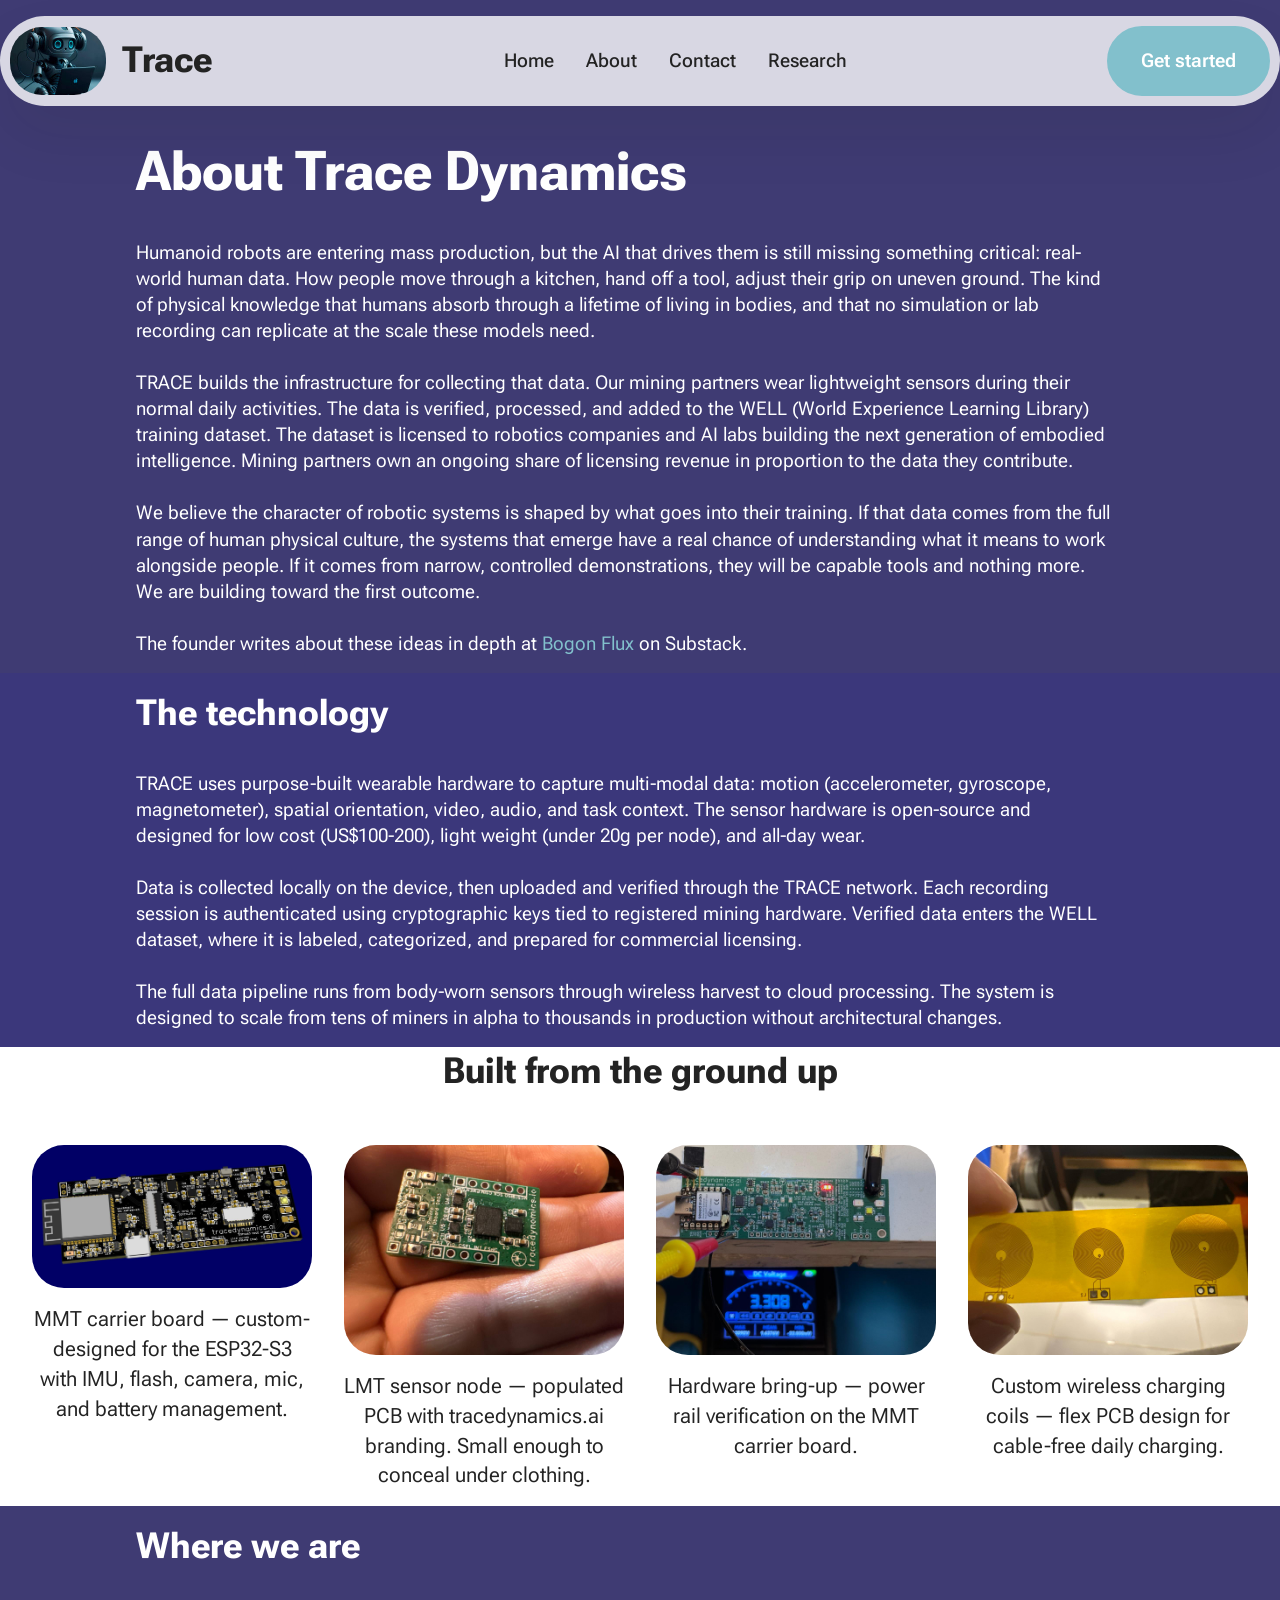
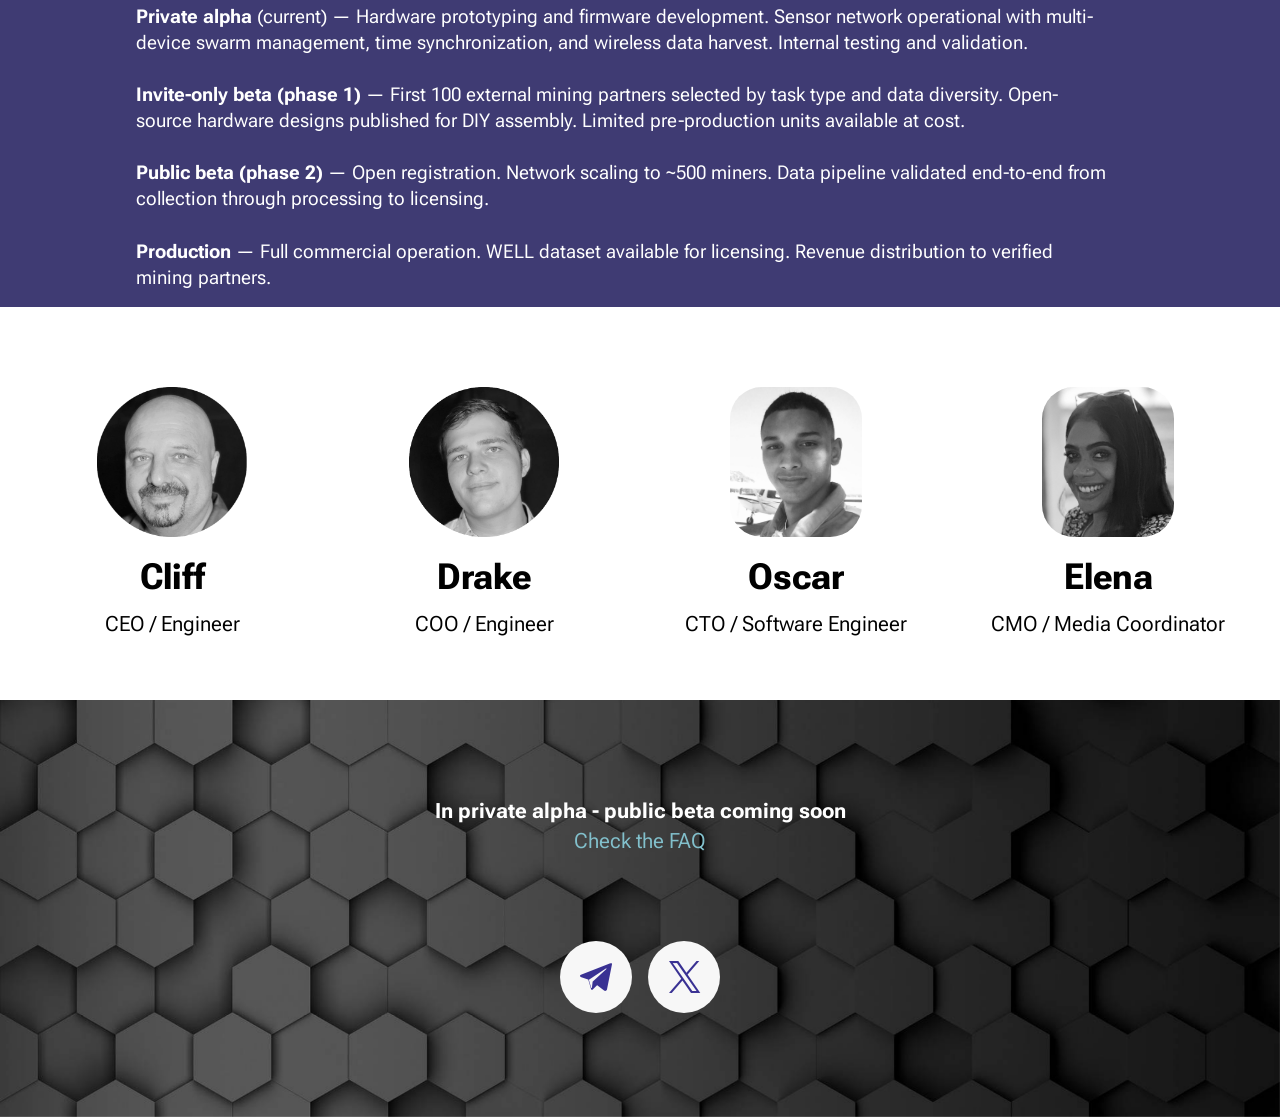
==== about.html @ a7cded63 "Site overhaul: new content, structure, and hardware imagery Rewrote front page thesis to lead with t" ====
<!DOCTYPE html>
<html>
  <head>

    <meta http-equiv="content-type" content="text/html; charset=UTF-8">
    <meta charset="UTF-8">
    <meta http-equiv="X-UA-Compatible" content="IE=edge">
    <meta name="viewport" content="width=device-width, initial-scale=1,
      minimum-scale=1">
    <link rel="shortcut icon" href="assets/images/mbr-192x192.jpg"
      type="image/x-icon">
    <meta name="description" content="About Trace Dynamics - building training data infrastructure for embodied AI">
    <title>About Trace Dynamics</title>
    <link rel="stylesheet"
      href="assets/web/assets/mobirise-icons2/mobirise2.css">
    <link rel="stylesheet" href="assets/bootstrap/css/bootstrap.min.css">
    <link rel="stylesheet"
      href="assets/bootstrap/css/bootstrap-grid.min.css">
    <link rel="stylesheet"
      href="assets/bootstrap/css/bootstrap-reboot.min.css">
    <link rel="stylesheet" href="assets/parallax/jarallax.css">
    <link rel="stylesheet" href="assets/dropdown/css/style.css">
    <link rel="stylesheet" href="assets/socicon/css/styles.css">
    <link rel="stylesheet" href="assets/theme/css/style.css">
    <link rel="preload"
href="https://fonts.googleapis.com/css2?family=Roboto+Flex:wght@400;700&amp;display=swap&amp;display=swap"
      as="style" onload="this.onload=null;this.rel='stylesheet'">
    <noscript><link rel="stylesheet" href="https://fonts.googleapis.com/css2?family=Roboto+Flex:wght@400;700&amp;display=swap&amp;display=swap"></noscript>
    <link rel="preload" as="style"
      href="assets/mobirise/css/mbr-additional.css?v=Rv1hfA">
    <link rel="stylesheet"
      href="assets/mobirise/css/mbr-additional.css?v=Rv1hfA"
      type="text/css">
  </head>
  <body>
    <section data-bs-version="5.1" class="menu menu2 cid-uIbbLhTtyY"
      once="menu" id="menu02-a">
      <nav class="navbar navbar-dropdown navbar-fixed-top
        navbar-expand-lg">
        <div class="container">
          <div class="navbar-brand"> <span class="navbar-logo"> <a
                href="index.html"> <img
                  src="assets/images/mbr-192x192.jpg" alt="Trace Dynamics"
                  style="height: 4.3rem;"> </a> </span>
            <span class="navbar-caption-wrap"><a class="navbar-caption
                text-black text-primary display-5" href="index.html">Trace</a></span> </div>
          <button class="navbar-toggler" type="button"
            data-toggle="collapse" data-bs-toggle="collapse"
            data-target="#navbarSupportedContent"
            data-bs-target="#navbarSupportedContent"
            aria-controls="navbarNavAltMarkup" aria-expanded="false"
            aria-label="Toggle navigation">
            <div class="hamburger"> <span></span> <span></span> <span></span>
              <span></span> </div>
          </button>
          <div class="collapse navbar-collapse"
            id="navbarSupportedContent">
            <ul class="navbar-nav nav-dropdown"
              data-app-modern-menu="true">
              <li class="nav-item"> <a class="nav-link link text-black
                  text-primary display-4" href="index.html">Home</a> </li>
              <li class="nav-item"> <a class="nav-link link text-black
                  text-primary display-4"
                  href="about.html">About</a> </li>
              <li class="nav-item"> <a class="nav-link link text-black
                  text-primary display-4"
                  href="index.html#follow-us-2-uIbbLhV8Zy">Contact</a> </li>
              <li class="nav-item"> <a class="nav-link link text-black
                  text-primary display-4"
                  href="researchers.html">Research</a> </li>
            </ul>
            <div class="navbar-buttons mbr-section-btn"><a class="btn
                btn-primary display-4" href="join.html">Get
                started</a></div>
          </div>
        </div>
      </nav>
    </section>

    <!-- Mission -->
    <section data-bs-version="5.1" class="article07 cid-about-mission
      mbr-parallax-background" id="about-mission" style="padding-top: 120px;">
      <div class="mbr-overlay" style="opacity: 0.8; background-color:
        rgb(15, 10, 80);"></div>
      <div class="container">
        <div class="row justify-content-center">
          <div class="card col-md-12 col-lg-10">
            <div class="card-wrapper">
              <h3 class="card-title mbr-fonts-style mbr-white mt-3 mb-4
                display-2"><strong>About Trace Dynamics</strong></h3>
              <div class="row card-box align-left">
                <div class="item features-without-image col-12 active">
                  <div class="item-wrapper">
                    <p class="mbr-text mbr-fonts-style mbr-white display-4">
                      Humanoid robots are entering mass production, but
                      the AI that drives them is still missing something
                      critical: real-world human data. How people move
                      through a kitchen, hand off a tool, adjust their
                      grip on uneven ground. The kind of physical
                      knowledge that humans absorb through a lifetime of
                      living in bodies, and that no simulation or lab
                      recording can replicate at the scale these models
                      need.<br>
                      <br>
                      TRACE builds the infrastructure for collecting
                      that data. Our mining partners wear lightweight
                      sensors during their normal daily activities. The
                      data is verified, processed, and added to the
                      WELL (World Experience Learning Library) training
                      dataset. The dataset is licensed to robotics
                      companies and AI labs building the next generation
                      of embodied intelligence. Mining partners own an
                      ongoing share of licensing revenue in proportion
                      to the data they contribute.<br>
                      <br>
                      We believe the character of robotic systems is
                      shaped by what goes into their training. If that
                      data comes from the full range of human physical
                      culture, the systems that emerge have a real
                      chance of understanding what it means to work
                      alongside people. If it comes from narrow,
                      controlled demonstrations, they will be capable
                      tools and nothing more. We are building toward
                      the first outcome.<br>
                      <br>
                      The founder writes about these ideas in depth at
                      <a href="https://ctsmyth.substack.com/"
                        class="text-primary" target="_blank">Bogon
                        Flux</a> on Substack.<br>
                    </p>
                  </div>
                </div>
              </div>
            </div>
          </div>
        </div>
      </div>
    </section>

    <!-- Technology -->
    <section data-bs-version="5.1" class="article07 cid-about-tech"
      id="about-tech">
      <div class="mbr-overlay" style="opacity: 0.85; background-color:
        rgb(25, 20, 100);"></div>
      <div class="container">
        <div class="row justify-content-center">
          <div class="card col-md-12 col-lg-10">
            <div class="card-wrapper">
              <h3 class="card-title mbr-fonts-style mbr-white mt-3 mb-4
                display-5"><strong>The technology</strong></h3>
              <div class="row card-box align-left">
                <div class="item features-without-image col-12 active">
                  <div class="item-wrapper">
                    <p class="mbr-text mbr-fonts-style mbr-white display-4">
                      TRACE uses purpose-built wearable hardware to
                      capture multi-modal data: motion (accelerometer,
                      gyroscope, magnetometer), spatial orientation,
                      video, audio, and task context. The sensor hardware is open-source and
                      designed for low cost (US$100-200), light weight
                      (under 20g per node), and all-day wear.<br>
                      <br>
                      Data is collected locally on the device, then
                      uploaded and verified through the TRACE network.
                      Each recording session is authenticated using
                      cryptographic keys tied to registered mining
                      hardware. Verified data enters the WELL dataset,
                      where it is labeled, categorized, and prepared
                      for commercial licensing.<br>
                      <br>
                      The full data pipeline runs from body-worn
                      sensors through wireless harvest to cloud
                      processing. The system is designed to scale from
                      tens of miners in alpha to thousands in
                      production without architectural changes.<br>
                    </p>
                  </div>
                </div>
              </div>
            </div>
          </div>
        </div>
      </div>
    </section>

    <!-- Hardware gallery -->
    <section data-bs-version="5.1" class="features03 cid-about-gallery"
      id="about-gallery">
      <div class="container-fluid">
        <div class="row justify-content-center mb-5">
          <div class="col-12 content-head">
            <div class="mbr-section-head">
              <h4 class="mbr-section-title mbr-fonts-style align-center
                mb-0 display-5"><strong>Built from the ground up</strong></h4>
            </div>
          </div>
        </div>
        <div class="row justify-content-center">
          <div class="item features-image col-12 col-md-6 col-lg-3">
            <div class="item-wrapper">
              <div class="item-img mb-3">
                <img src="assets/images/trace-mmt-carrier-render.jpg"
                  alt="MMT carrier board - custom PCB design"
                  style="width: 100%; border-radius: 4px;">
              </div>
              <div class="item-content align-center" style="text-align: center;">
                <p class="mbr-text mbr-fonts-style display-7">MMT carrier board — custom-designed for the ESP32-S3 with IMU, flash, camera, mic, and battery management.</p>
              </div>
            </div>
          </div>
          <div class="item features-image col-12 col-md-6 col-lg-3">
            <div class="item-wrapper">
              <div class="item-img mb-3">
                <img src="assets/images/trace-lmt-pcb-hand.jpg"
                  alt="LMT sensor node PCB in hand"
                  style="width: 100%; border-radius: 4px;">
              </div>
              <div class="item-content align-center" style="text-align: center;">
                <p class="mbr-text mbr-fonts-style display-7">LMT sensor node — populated PCB with tracedynamics.ai branding. Small enough to conceal under clothing.</p>
              </div>
            </div>
          </div>
          <div class="item features-image col-12 col-md-6 col-lg-3">
            <div class="item-wrapper">
              <div class="item-img mb-3">
                <img src="assets/images/trace-mmt-bench-test.jpg"
                  alt="MMT board under test on workbench"
                  style="width: 100%; border-radius: 4px;">
              </div>
              <div class="item-content align-center" style="text-align: center;">
                <p class="mbr-text mbr-fonts-style display-7">Hardware bring-up — power rail verification on the MMT carrier board.</p>
              </div>
            </div>
          </div>
          <div class="item features-image col-12 col-md-6 col-lg-3">
            <div class="item-wrapper">
              <div class="item-img mb-3">
                <img src="assets/images/trace-wireless-charging-coils.jpg"
                  alt="Custom flex PCB wireless charging coils"
                  style="width: 100%; border-radius: 4px;">
              </div>
              <div class="item-content align-center" style="text-align: center;">
                <p class="mbr-text mbr-fonts-style display-7">Custom wireless charging coils — flex PCB design for cable-free daily charging.</p>
              </div>
            </div>
          </div>
        </div>
      </div>
    </section>

    <!-- Roadmap -->
    <section data-bs-version="5.1" class="article07 cid-about-roadmap"
      id="about-roadmap">
      <div class="mbr-overlay" style="opacity: 0.8; background-color:
        rgb(15, 10, 80);"></div>
      <div class="container">
        <div class="row justify-content-center">
          <div class="card col-md-12 col-lg-10">
            <div class="card-wrapper">
              <h3 class="card-title mbr-fonts-style mbr-white mt-3 mb-4
                display-5"><strong>Where we are</strong></h3>
              <div class="row card-box align-left">
                <div class="item features-without-image col-12 active">
                  <div class="item-wrapper">
                    <p class="mbr-text mbr-fonts-style mbr-white display-4">
                      <strong>Private alpha</strong> (current) —
                      Hardware prototyping and firmware development.
                      Sensor network operational with multi-device
                      swarm management, time synchronization, and
                      wireless data harvest. Internal testing and
                      validation.<br>
                      <br>
                      <strong>Invite-only beta (phase 1)</strong> —
                      First 100 external mining partners selected
                      by task type and data diversity. Open-source
                      hardware designs published for DIY assembly.
                      Limited pre-production units available at cost.<br>
                      <br>
                      <strong>Public beta (phase 2)</strong> —
                      Open registration. Network scaling to ~500
                      miners. Data pipeline validated end-to-end
                      from collection through processing to
                      licensing.<br>
                      <br>
                      <strong>Production</strong> — Full commercial
                      operation. WELL dataset available for licensing.
                      Revenue distribution to verified mining partners.<br>
                    </p>
                  </div>
                </div>
              </div>
            </div>
          </div>
        </div>
      </div>
    </section>

    <!-- Team -->
    <section data-bs-version="5.1" class="people03 cid-uIbbLhVtNQ"
      id="about-team" style="padding-bottom: 1rem;">
      <style>
        #about-team .item-img { height: auto !important; }
        #about-team .item-img img { display: block; margin: 0 auto; }
      </style>
      <div class="container-fluid">
        <div class="row justify-content-center">
          <div class="item features-image col-12 col-md-6 col-lg-3">
            <div class="item-wrapper">
              <div class="item-img mb-3" style="text-align: center;"> <img
                  src="assets/images/cliff.png-1-495x498.png"
                  alt="Cliff - CEO / Engineer" title=""
                  style="max-height: 150px; width: auto; object-fit: cover;"> </div>
              <div class="item-content align-center" style="text-align: center;">
                <h5 class="item-title mbr-fonts-style display-5"> <strong>Cliff</strong></h5>
                <h6 class="item-subtitle mbr-fonts-style mb-3 display-7">CEO
                  / Engineer</h6>
              </div>
            </div>
          </div>
          <div class="item features-image col-12 col-md-6 col-lg-3">
            <div class="item-wrapper">
              <div class="item-img mb-3" style="text-align: center;"> <img
                  src="assets/images/drake.png-500x500.png"
                  alt="Drake - COO / Engineer" title=""
                  style="max-height: 150px; width: auto; object-fit: cover;"> </div>
              <div class="item-content align-center" style="text-align: center;">
                <h5 class="item-title mbr-fonts-style display-5"> <strong>Drake</strong></h5>
                <h6 class="item-subtitle mbr-fonts-style mb-3 display-7">COO
                  / Engineer</h6>
              </div>
            </div>
          </div>
          <div class="item features-image col-12 col-md-6 col-lg-3">
            <div class="item-wrapper">
              <div class="item-img mb-3" style="text-align: center;"> <img
                  src="assets/images/oscar2jpg.jpg-631x719.jpg"
                  alt="Oscar - CTO / Software Engineer" title=""
                  style="max-height: 150px; width: auto; object-fit: cover;"> </div>
              <div class="item-content align-center" style="text-align: center;">
                <h5 class="item-title mbr-fonts-style display-5"> <strong>Oscar</strong></h5>
                <h6 class="item-subtitle mbr-fonts-style mb-3 display-7">CTO
                  / Software Engineer</h6>
              </div>
            </div>
          </div>
          <div class="item features-image col-12 col-md-6 col-lg-3">
            <div class="item-wrapper">
              <div class="item-img mb-3" style="text-align: center;"> <img
                  src="assets/images/img-5305.png-1-742x1095.png"
                  alt="Elena - CMO / Media Coordinator" title=""
                  style="max-height: 150px; width: auto; object-fit: cover;"> </div>
              <div class="item-content align-center" style="text-align: center;">
                <h5 class="item-title mbr-fonts-style display-5"> <strong>Elena</strong></h5>
                <h6 class="item-subtitle mbr-fonts-style mb-3 display-7">CMO
                  / Media Coordinator</h6>
              </div>
            </div>
          </div>
        </div>
      </div>
    </section>

    <section data-bs-version="5.1" class="social05 cid-uIbbLhV8Zy
      mbr-parallax-background" id="social05-a">
      <div class="mbr-overlay" style="opacity: 0; background-color:
        rgb(255, 255, 255);"> </div>
      <div class="container">
        <div class="row">
          <h3 class="mbr-section-title align-center mb-5 mbr-fonts-style
            display-7"><strong>In private alpha - public beta coming
              soon</strong><br>
            <strong><em><a href="page3.html" class="text-primary">Check
                  the FAQ</a></em><br>
            </strong><br>
          </h3>
          <div class="col-12">
            <div class="social-row">
              <div class="soc-item"> <a
                  href="https://t.me/+AzoYg8oxvrk4ZTZh" target="_blank">
                  <span class="mbr-iconfont socicon-telegram socicon"></span>
                </a> </div>
              <div class="soc-item"> <a
                  href="https://x.com/TRCDynamics" target="_blank"> <span
                    class="mbr-iconfont socicon-twitter socicon"></span>
                </a> </div>
            </div>
          </div>
        </div>
      </div>
    </section>
    <script src="assets/bootstrap/js/bootstrap.bundle.min.js"></script>
    <script src="assets/parallax/jarallax.js"></script>
    <script src="assets/smoothscroll/smooth-scroll.js"></script>
    <script src="assets/ytplayer/index.js"></script>
    <script src="assets/dropdown/js/navbar-dropdown.js"></script>
    <script src="assets/theme/js/script.js"></script>
  </body>
</html>
---- assets/web/assets/mobirise-icons2/mobirise2.css ----
@font-face {
  font-family: 'Moririse2';
  font-display: swap;
  src:  url('mobirise2.eot?f2bix4');
  src:  url('mobirise2.eot?f2bix4#iefix') format('embedded-opentype'),
    url('mobirise2.ttf?f2bix4') format('truetype'),
    url('mobirise2.woff?f2bix4') format('woff'),
    url('mobirise2.svg?f2bix4#mobirise2') format('svg');
  font-weight: normal;
  font-style: normal;
}

[class^="mobi-"], [class*=" mobi-"] {
  /* use !important to prevent issues with browser extensions that change fonts */
  font-family: 'Moririse2' !important;
  speak: none;
  font-style: normal;
  font-weight: normal;
  font-variant: normal;
  text-transform: none;
  line-height: 1;

  /* Better Font Rendering =========== */
  -webkit-font-smoothing: antialiased;
  -moz-osx-font-smoothing: grayscale;
}

.mobi-mbri-add-submenu:before {
  content: "\e900";
}
.mobi-mbri-alert:before {
  content: "\e901";
}
.mobi-mbri-align-center:before {
  content: "\e902";
}
.mobi-mbri-align-justify:before {
  content: "\e903";
}
.mobi-mbri-align-left:before {
  content: "\e904";
}
.mobi-mbri-align-right:before {
  content: "\e905";
}
.mobi-mbri-android:before {
  content: "\e906";
}
.mobi-mbri-apple:before {
  content: "\e907";
}
.mobi-mbri-arrow-down:before {
  content: "\e908";
}
.mobi-mbri-arrow-next:before {
  content: "\e909";
}
.mobi-mbri-arrow-prev:before {
  content: "\e90a";
}
.mobi-mbri-arrow-up:before {
  content: "\e90b";
}
.mobi-mbri-bold:before {
  content: "\e90c";
}
.mobi-mbri-bookmark:before {
  content: "\e90d";
}
.mobi-mbri-bootstrap:before {
  content: "\e90e";
}
.mobi-mbri-briefcase:before {
  content: "\e90f";
}
.mobi-mbri-browse:before {
  content: "\e910";
}
.mobi-mbri-bulleted-list:before {
  content: "\e911";
}
.mobi-mbri-calendar:before {
  content: "\e912";
}
.mobi-mbri-camera:before {
  content: "\e913";
}
.mobi-mbri-cart-add:before {
  content: "\e914";
}
.mobi-mbri-cart-full:before {
  content: "\e915";
}
.mobi-mbri-cash:before {
  content: "\e916";
}
.mobi-mbri-change-style:before {
  content: "\e917";
}
.mobi-mbri-chat:before {
  content: "\e918";
}
.mobi-mbri-clock:before {
  content: "\e919";
}
.mobi-mbri-close:before {
  content: "\e91a";
}
.mobi-mbri-cloud:before {
  content: "\e91b";
}
.mobi-mbri-code:before {
  content: "\e91c";
}
.mobi-mbri-contact-form:before {
  content: "\e91d";
}
.mobi-mbri-credit-card:before {
  content: "\e91e";
}
.mobi-mbri-cursor-click:before {
  content: "\e91f";
}
.mobi-mbri-cust-feedback:before {
  content: "\e920";
}
.mobi-mbri-database:before {
  content: "\e921";
}
.mobi-mbri-delivery:before {
  content: "\e922";
}
.mobi-mbri-desktop:before {
  content: "\e923";
}
.mobi-mbri-devices:before {
  content: "\e924";
}
.mobi-mbri-down:before {
  content: "\e925";
}
.mobi-mbri-download-2:before {
  content: "\e926";
}
.mobi-mbri-download:before {
  content: "\e927";
}
.mobi-mbri-drag-n-drop-2:before {
  content: "\e928";
}
.mobi-mbri-drag-n-drop:before {
  content: "\e929";
}
.mobi-mbri-edit-2:before {
  content: "\e92a";
}
.mobi-mbri-edit:before {
  content: "\e92b";
}
.mobi-mbri-error:before {
  content: "\e92c";
}
.mobi-mbri-extension:before {
  content: "\e92d";
}
.mobi-mbri-features:before {
  content: "\e92e";
}
.mobi-mbri-file:before {
  content: "\e92f";
}
.mobi-mbri-flag:before {
  content: "\e930";
}
.mobi-mbri-folder:before {
  content: "\e931";
}
.mobi-mbri-gift:before {
  content: "\e932";
}
.mobi-mbri-github:before {
  content: "\e933";
}
.mobi-mbri-globe-2:before {
  content: "\e934";
}
.mobi-mbri-globe:before {
  content: "\e935";
}
.mobi-mbri-growing-chart:before {
  content: "\e936";
}
.mobi-mbri-hearth:before {
  content: "\e937";
}
.mobi-mbri-help:before {
  content: "\e938";
}
.mobi-mbri-home:before {
  content: "\e939";
}
.mobi-mbri-hot-cup:before {
  content: "\e93a";
}
.mobi-mbri-idea:before {
  content: "\e93b";
}
.mobi-mbri-image-gallery:before {
  content: "\e93c";
}
.mobi-mbri-image-slider:before {
  content: "\e93d";
}
.mobi-mbri-info:before {
  content: "\e93e";
}
.mobi-mbri-italic:before {
  content: "\e93f";
}
.mobi-mbri-key:before {
  content: "\e940";
}
.mobi-mbri-laptop:before {
  content: "\e941";
}
.mobi-mbri-layers:before {
  content: "\e942";
}
.mobi-mbri-left-right:before {
  content: "\e943";
}
.mobi-mbri-left:before {
  content: "\e944";
}
.mobi-mbri-letter:before {
  content: "\e945";
}
.mobi-mbri-like:before {
  content: "\e946";
}
.mobi-mbri-link:before {
  content: "\e947";
}
.mobi-mbri-lock:before {
  content: "\e948";
}
.mobi-mbri-login:before {
  content: "\e949";
}
.mobi-mbri-logout:before {
  content: "\e94a";
}
.mobi-mbri-magic-stick:before {
  content: "\e94b";
}
.mobi-mbri-map-pin:before {
  content: "\e94c";
}
.mobi-mbri-menu:before {
  content: "\e94d";
}
.mobi-mbri-mobile-2:before {
  content: "\e94e";
}
.mobi-mbri-mobile-horizontal:before {
  content: "\e94f";
}
.mobi-mbri-mobile:before {
  content: "\e950";
}
.mobi-mbri-mobirise:before {
  content: "\e951";
}
.mobi-mbri-more-horizontal:before {
  content: "\e952";
}
.mobi-mbri-more-vertical:before {
  content: "\e953";
}
.mobi-mbri-music:before {
  content: "\e954";
}
.mobi-mbri-new-file:before {
  content: "\e955";
}
.mobi-mbri-numbered-list:before {
  content: "\e956";
}
.mobi-mbri-opened-folder:before {
  content: "\e957";
}
.mobi-mbri-pages:before {
  content: "\e958";
}
.mobi-mbri-paper-plane:before {
  content: "\e959";
}
.mobi-mbri-paperclip:before {
  content: "\e95a";
}
.mobi-mbri-phone:before {
  content: "\e95b";
}
.mobi-mbri-photo:before {
  content: "\e95c";
}
.mobi-mbri-photos:before {
  content: "\e95d";
}
.mobi-mbri-pin:before {
  content: "\e95e";
}
.mobi-mbri-play:before {
  content: "\e95f";
}
.mobi-mbri-plus:before {
  content: "\e960";
}
.mobi-mbri-preview:before {
  content: "\e961";
}
.mobi-mbri-print:before {
  content: "\e962";
}
.mobi-mbri-protect:before {
  content: "\e963";
}
.mobi-mbri-question:before {
  content: "\e964";
}
.mobi-mbri-quote-left:before {
  content: "\e965";
}
.mobi-mbri-quote-right:before {
  content: "\e966";
}
.mobi-mbri-redo:before {
  content: "\e967";
}
.mobi-mbri-refresh:before {
  content: "\e968";
}
.mobi-mbri-responsive-2:before {
  content: "\e969";
}
.mobi-mbri-responsive:before {
  content: "\e96a";
}
.mobi-mbri-right:before {
  content: "\e96b";
}
.mobi-mbri-rocket:before {
  content: "\e96c";
}
.mobi-mbri-sad-face:before {
  content: "\e96d";
}
.mobi-mbri-sale:before {
  content: "\e96e";
}
.mobi-mbri-save:before {
  content: "\e96f";
}
.mobi-mbri-search:before {
  content: "\e970";
}
.mobi-mbri-setting-2:before {
  content: "\e971";
}
.mobi-mbri-setting-3:before {
  content: "\e972";
}
.mobi-mbri-setting:before {
  content: "\e973";
}
.mobi-mbri-share:before {
  content: "\e974";
}
.mobi-mbri-shopping-bag:before {
  content: "\e975";
}
.mobi-mbri-shopping-basket:before {
  content: "\e976";
}
.mobi-mbri-shopping-cart:before {
  content: "\e977";
}
.mobi-mbri-sites:before {
  content: "\e978";
}
.mobi-mbri-smile-face:before {
  content: "\e979";
}
.mobi-mbri-speed:before {
  content: "\e97a";
}
.mobi-mbri-star:before {
  content: "\e97b";
}
.mobi-mbri-success:before {
  content: "\e97c";
}
.mobi-mbri-sun:before {
  content: "\e97d";
}
.mobi-mbri-sun2:before {
  content: "\e97e";
}
.mobi-mbri-tablet-vertical:before {
  content: "\e97f";
}
.mobi-mbri-tablet:before {
  content: "\e980";
}
.mobi-mbri-target:before {
  content: "\e981";
}
.mobi-mbri-timer:before {
  content: "\e982";
}
.mobi-mbri-to-ftp:before {
  content: "\e983";
}
.mobi-mbri-to-local-drive:before {
  content: "\e984";
}
.mobi-mbri-touch-swipe:before {
  content: "\e985";
}
.mobi-mbri-touch:before {
  content: "\e986";
}
.mobi-mbri-trash:before {
  content: "\e987";
}
.mobi-mbri-underline:before {
  content: "\e988";
}
.mobi-mbri-undo:before {
  content: "\e989";
}
.mobi-mbri-unlink:before {
  content: "\e98a";
}
.mobi-mbri-unlock:before {
  content: "\e98b";
}
.mobi-mbri-up-down:before {
  content: "\e98c";
}
.mobi-mbri-up:before {
  content: "\e98d";
}
.mobi-mbri-update:before {
  content: "\e98e";
}
.mobi-mbri-upload-2:before {
  content: "\e98f";
}
.mobi-mbri-upload:before {
  content: "\e990";
}
.mobi-mbri-user-2:before {
  content: "\e991";
}
.mobi-mbri-user:before {
  content: "\e992";
}
.mobi-mbri-users:before {
  content: "\e993";
}
.mobi-mbri-video-play:before {
  content: "\e994";
}
.mobi-mbri-video:before {
  content: "\e995";
}
.mobi-mbri-watch:before {
  content: "\e996";
}
.mobi-mbri-website-theme-2:before {
  content: "\e997";
}
.mobi-mbri-website-theme:before {
  content: "\e998";
}
.mobi-mbri-wifi:before {
  content: "\e999";
}
.mobi-mbri-windows:before {
  content: "\e99a";
}
.mobi-mbri-zoom-in:before {
  content: "\e99b";
}
.mobi-mbri-zoom-out:before {
  content: "\e99c";
}
---- assets/parallax/jarallax.css ----
.jarallax {
    position: relative;
    z-index: 0;
}
.jarallax > .jarallax-img {
    position: absolute;
    object-fit: cover;
    /* support for plugin https://github.com/bfred-it/object-fit-images */
    font-family: 'object-fit: cover;';
    top: 0;
    left: 0;
    width: 100%;
    height: 100%;
    z-index: -1;
}
---- assets/dropdown/css/style.css ----
.navbar-dropdown {
  left: 0;
  padding: 0;
  position: absolute;
  right: 0;
  top: 0;
  transition: all 0.45s ease;
  z-index: 1030;
  background: #282828; }
  .navbar-dropdown .navbar-logo {
    margin-right: 0.8rem;
    transition: margin 0.3s ease-in-out;
    vertical-align: middle; }
    .navbar-dropdown .navbar-logo img {
      height: 3.125rem;
      transition: all 0.3s ease-in-out; }
    .navbar-dropdown .navbar-logo.mbr-iconfont {
      font-size: 3.125rem;
      line-height: 3.125rem; }
  .navbar-dropdown .navbar-caption {
    font-weight: 700;
    white-space: normal;
    vertical-align: -4px;
    line-height: 3.125rem !important; }
    .navbar-dropdown .navbar-caption, .navbar-dropdown .navbar-caption:hover {
      color: inherit;
      text-decoration: none; }
  .navbar-dropdown .mbr-iconfont + .navbar-caption {
    vertical-align: -1px; }
  .navbar-dropdown.navbar-fixed-top {
    position: fixed; }
  .navbar-dropdown .navbar-brand span {
    vertical-align: -4px; }
  .navbar-dropdown.bg-color.transparent {
    background: none; }
  .navbar-dropdown.navbar-short .navbar-brand {
    padding: 0.625rem 0; }
    .navbar-dropdown.navbar-short .navbar-brand span {
      vertical-align: -1px; }
  .navbar-dropdown.navbar-short .navbar-caption {
    line-height: 2.375rem !important;
    vertical-align: -2px; }
  .navbar-dropdown.navbar-short .navbar-logo {
    margin-right: 0.5rem; }
    .navbar-dropdown.navbar-short .navbar-logo img {
      height: 2.375rem; }
    .navbar-dropdown.navbar-short .navbar-logo.mbr-iconfont {
      font-size: 2.375rem;
      line-height: 2.375rem; }
  .navbar-dropdown.navbar-short .mbr-table-cell {
    height: 3.625rem; }
  .navbar-dropdown .navbar-close {
    left: 0.6875rem;
    position: fixed;
    top: 0.75rem;
    z-index: 1000; }
  .navbar-dropdown .hamburger-icon {
    content: "";
    display: inline-block;
    vertical-align: middle;
    width: 16px;
    -webkit-box-shadow: 0 -6px 0 1px #282828,0 0 0 1px #282828,0 6px 0 1px #282828;
    -moz-box-shadow: 0 -6px 0 1px #282828,0 0 0 1px #282828,0 6px 0 1px #282828;
    box-shadow: 0 -6px 0 1px #282828,0 0 0 1px #282828,0 6px 0 1px #282828; }

.dropdown-menu .dropdown-toggle[data-toggle="dropdown-submenu"]::after {
  border-bottom: 0.35em solid transparent;
  border-left: 0.35em solid;
  border-right: 0;
  border-top: 0.35em solid transparent;
  margin-left: 0.3rem; }

.dropdown-menu .dropdown-item:focus {
  outline: 0; }

.nav-dropdown {
  font-size: 0.75rem;
  font-weight: 500;
  height: auto !important; }
  .nav-dropdown .nav-btn {
    padding-left: 1rem; }
  .nav-dropdown .link {
    margin: .667em 1.667em;
    font-weight: 500;
    padding: 0;
    transition: color .2s ease-in-out; }
    .nav-dropdown .link.dropdown-toggle {
      margin-right: 2.583em; }
      .nav-dropdown .link.dropdown-toggle::after {
        margin-left: .25rem;
        border-top: 0.35em solid;
        border-right: 0.35em solid transparent;
        border-left: 0.35em solid transparent;
        border-bottom: 0; }
      .nav-dropdown .link.dropdown-toggle[aria-expanded="true"] {
        margin: 0;
        padding: 0.667em 3.263em  0.667em 1.667em; }
  .nav-dropdown .link::after,
  .nav-dropdown .dropdown-item::after {
    color: inherit; }
  .nav-dropdown .btn {
    font-size: 0.75rem;
    font-weight: 700;
    letter-spacing: 0;
    margin-bottom: 0;
    padding-left: 1.25rem;
    padding-right: 1.25rem; }
  .nav-dropdown .dropdown-menu {
    border-radius: 0;
    border: 0;
    left: 0;
    margin: 0;
    padding-bottom: 1.25rem;
    padding-top: 1.25rem;
    position: relative; }
  .nav-dropdown .dropdown-submenu {
    margin-left: 0.125rem;
    top: 0; }
  .nav-dropdown .dropdown-item {
    font-weight: 500;
    line-height: 2;
    padding: 0.3846em 4.615em 0.3846em 1.5385em;
    position: relative;
    transition: color .2s ease-in-out, background-color .2s ease-in-out; }
    .nav-dropdown .dropdown-item::after {
      margin-top: -0.3077em;
      position: absolute;
      right: 1.1538em;
      top: 50%; }
    .nav-dropdown .dropdown-item:focus, .nav-dropdown .dropdown-item:hover {
      background: none; }

@media (max-width: 767px) {
  .nav-dropdown.navbar-toggleable-sm {
    bottom: 0;
    display: none;
    left: 0;
    overflow-x: hidden;
    position: fixed;
    top: 0;
    transform: translateX(-100%);
    -ms-transform: translateX(-100%);
    -webkit-transform: translateX(-100%);
    width: 18.75rem;
    z-index: 999; } }
.nav-dropdown.navbar-toggleable-xl {
  bottom: 0;
  display: none;
  left: 0;
  overflow-x: hidden;
  position: fixed;
  top: 0;
  transform: translateX(-100%);
  -ms-transform: translateX(-100%);
  -webkit-transform: translateX(-100%);
  width: 18.75rem;
  z-index: 999; }

.nav-dropdown-sm {
  display: block !important;
  overflow-x: hidden;
  overflow: auto;
  padding-top: 3.875rem; }
  .nav-dropdown-sm::after {
    content: "";
    display: block;
    height: 3rem;
    width: 100%; }
  .nav-dropdown-sm.collapse.in ~ .navbar-close {
    display: block !important; }
  .nav-dropdown-sm.collapsing, .nav-dropdown-sm.collapse.in {
    transform: translateX(0);
    -ms-transform: translateX(0);
    -webkit-transform: translateX(0);
    transition: all 0.25s ease-out;
    -webkit-transition: all 0.25s ease-out;
    background: #282828; }
  .nav-dropdown-sm.collapsing[aria-expanded="false"] {
    transform: translateX(-100%);
    -ms-transform: translateX(-100%);
    -webkit-transform: translateX(-100%); }
  .nav-dropdown-sm .nav-item {
    display: block;
    margin-left: 0 !important;
    padding-left: 0; }
  .nav-dropdown-sm .link,
  .nav-dropdown-sm .dropdown-item {
    border-top: 1px dotted rgba(255, 255, 255, 0.1);
    font-size: 0.8125rem;
    line-height: 1.6;
    margin: 0 !important;
    padding: 0.875rem 2.4rem 0.875rem 1.5625rem !important;
    position: relative;
    white-space: normal; }
    .nav-dropdown-sm .link:focus, .nav-dropdown-sm .link:hover,
    .nav-dropdown-sm .dropdown-item:focus,
    .nav-dropdown-sm .dropdown-item:hover {
      background: rgba(0, 0, 0, 0.2) !important;
      color: #c0a375; }
  .nav-dropdown-sm .nav-btn {
    position: relative;
    padding: 1.5625rem 1.5625rem 0 1.5625rem; }
    .nav-dropdown-sm .nav-btn::before {
      border-top: 1px dotted rgba(255, 255, 255, 0.1);
      content: "";
      left: 0;
      position: absolute;
      top: 0;
      width: 100%; }
    .nav-dropdown-sm .nav-btn + .nav-btn {
      padding-top: 0.625rem; }
      .nav-dropdown-sm .nav-btn + .nav-btn::before {
        display: none; }
  .nav-dropdown-sm .btn {
    padding: 0.625rem 0; }
  .nav-dropdown-sm .dropdown-toggle[data-toggle="dropdown-submenu"]::after {
    margin-left: .25rem;
    border-top: 0.35em solid;
    border-right: 0.35em solid transparent;
    border-left: 0.35em solid transparent;
    border-bottom: 0; }
  .nav-dropdown-sm .dropdown-toggle[data-toggle="dropdown-submenu"][aria-expanded="true"]::after {
    border-top: 0;
    border-right: 0.35em solid transparent;
    border-left: 0.35em solid transparent;
    border-bottom: 0.35em solid; }
  .nav-dropdown-sm .dropdown-menu {
    margin: 0;
    padding: 0;
    position: relative;
    top: 0;
    left: 0;
    width: 100%;
    border: 0;
    float: none;
    border-radius: 0;
    background: none; }
  .nav-dropdown-sm .dropdown-submenu {
    left: 100%;
    margin-left: 0.125rem;
    margin-top: -1.25rem;
    top: 0; }

.navbar-toggleable-sm .nav-dropdown .dropdown-menu {
  position: absolute; }

.navbar-toggleable-sm .nav-dropdown .dropdown-submenu {
  left: 100%;
  margin-left: 0.125rem;
  margin-top: -1.25rem;
  top: 0; }

.navbar-toggleable-sm.opened .nav-dropdown .dropdown-menu {
  position: relative; }

.navbar-toggleable-sm.opened .nav-dropdown .dropdown-submenu {
  left: 0;
  margin-left: 00rem;
  margin-top: 0rem;
  top: 0; }

.is-builder .nav-dropdown.collapsing {
  transition: none !important; }
---- assets/socicon/css/styles.css ----
@charset "UTF-8";

@font-face {
  font-family: 'Socicon';
  src:  url('../fonts/socicon.eot');
  src:  url('../fonts/socicon.eot?#iefix') format('embedded-opentype'),
    url('../fonts/socicon.woff2') format('woff2'),
    url('../fonts/socicon.ttf') format('truetype'),
    url('../fonts/socicon.woff') format('woff'),
    url('../fonts/socicon.svg#socicon') format('svg');
  font-weight: normal;
  font-style: normal;
  font-display: swap;
}

[data-icon]:before {
  font-family: "socicon" !important;
  content: attr(data-icon);
  font-style: normal !important;
  font-weight: normal !important;
  font-variant: normal !important;
  text-transform: none !important;
  speak: none;
  line-height: 1;
  -webkit-font-smoothing: antialiased;
  -moz-osx-font-smoothing: grayscale;
}

[class^="socicon-"], [class*=" socicon-"] {
  /* use !important to prevent issues with browser extensions that change fonts */
  font-family: 'Socicon' !important;
  speak: none;
  font-style: normal;
  font-weight: normal;
  font-variant: normal;
  text-transform: none;
  line-height: 1;

  /* Better Font Rendering =========== */
  -webkit-font-smoothing: antialiased;
  -moz-osx-font-smoothing: grayscale;
}

.socicon-500px:before {
  content: "\e000";
}
.socicon-8tracks:before {
  content: "\e001";
}
.socicon-airbnb:before {
  content: "\e002";
}
.socicon-alliance:before {
  content: "\e003";
}
.socicon-amazon:before {
  content: "\e004";
}
.socicon-amplement:before {
  content: "\e005";
}
.socicon-android:before {
  content: "\e006";
}
.socicon-angellist:before {
  content: "\e007";
}
.socicon-apple:before {
  content: "\e008";
}
.socicon-appnet:before {
  content: "\e009";
}
.socicon-baidu:before {
  content: "\e00a";
}
.socicon-bandcamp:before {
  content: "\e00b";
}
.socicon-battlenet:before {
  content: "\e00c";
}
.socicon-mixer:before {
  content: "\e00d";
}
.socicon-bebee:before {
  content: "\e00e";
}
.socicon-bebo:before {
  content: "\e00f";
}
.socicon-behance:before {
  content: "\e010";
}
.socicon-blizzard:before {
  content: "\e011";
}
.socicon-blogger:before {
  content: "\e012";
}
.socicon-buffer:before {
  content: "\e013";
}
.socicon-chrome:before {
  content: "\e014";
}
.socicon-coderwall:before {
  content: "\e015";
}
.socicon-curse:before {
  content: "\e016";
}
.socicon-dailymotion:before {
  content: "\e017";
}
.socicon-deezer:before {
  content: "\e018";
}
.socicon-delicious:before {
  content: "\e019";
}
.socicon-deviantart:before {
  content: "\e01a";
}
.socicon-diablo:before {
  content: "\e01b";
}
.socicon-digg:before {
  content: "\e01c";
}
.socicon-discord:before {
  content: "\e01d";
}
.socicon-disqus:before {
  content: "\e01e";
}
.socicon-douban:before {
  content: "\e01f";
}
.socicon-draugiem:before {
  content: "\e020";
}
.socicon-dribbble:before {
  content: "\e021";
}
.socicon-drupal:before {
  content: "\e022";
}
.socicon-ebay:before {
  content: "\e023";
}
.socicon-ello:before {
  content: "\e024";
}
.socicon-endomodo:before {
  content: "\e025";
}
.socicon-envato:before {
  content: "\e026";
}
.socicon-etsy:before {
  content: "\e027";
}
.socicon-facebook:before {
  content: "\e028";
}
.socicon-feedburner:before {
  content: "\e029";
}
.socicon-filmweb:before {
  content: "\e02a";
}
.socicon-firefox:before {
  content: "\e02b";
}
.socicon-flattr:before {
  content: "\e02c";
}
.socicon-flickr:before {
  content: "\e02d";
}
.socicon-formulr:before {
  content: "\e02e";
}
.socicon-forrst:before {
  content: "\e02f";
}
.socicon-foursquare:before {
  content: "\e030";
}
.socicon-friendfeed:before {
  content: "\e031";
}
.socicon-github:before {
  content: "\e032";
}
.socicon-goodreads:before {
  content: "\e033";
}
.socicon-google:before {
  content: "\e034";
}
.socicon-googlescholar:before {
  content: "\e035";
}
.socicon-googlegroups:before {
  content: "\e036";
}
.socicon-googlephotos:before {
  content: "\e037";
}
.socicon-googleplus:before {
  content: "\e038";
}
.socicon-grooveshark:before {
  content: "\e039";
}
.socicon-hackerrank:before {
  content: "\e03a";
}
.socicon-hearthstone:before {
  content: "\e03b";
}
.socicon-hellocoton:before {
  content: "\e03c";
}
.socicon-heroes:before {
  content: "\e03d";
}
.socicon-smashcast:before {
  content: "\e03e";
}
.socicon-horde:before {
  content: "\e03f";
}
.socicon-houzz:before {
  content: "\e040";
}
.socicon-icq:before {
  content: "\e041";
}
.socicon-identica:before {
  content: "\e042";
}
.socicon-imdb:before {
  content: "\e043";
}
.socicon-instagram:before {
  content: "\e044";
}
.socicon-issuu:before {
  content: "\e045";
}
.socicon-istock:before {
  content: "\e046";
}
.socicon-itunes:before {
  content: "\e047";
}
.socicon-keybase:before {
  content: "\e048";
}
.socicon-lanyrd:before {
  content: "\e049";
}
.socicon-lastfm:before {
  content: "\e04a";
}
.socicon-line:before {
  content: "\e04b";
}
.socicon-linkedin:before {
  content: "\e04c";
}
.socicon-livejournal:before {
  content: "\e04d";
}
.socicon-lyft:before {
  content: "\e04e";
}
.socicon-macos:before {
  content: "\e04f";
}
.socicon-mail:before {
  content: "\e050";
}
.socicon-medium:before {
  content: "\e051";
}
.socicon-meetup:before {
  content: "\e052";
}
.socicon-mixcloud:before {
  content: "\e053";
}
.socicon-modelmayhem:before {
  content: "\e054";
}
.socicon-mumble:before {
  content: "\e055";
}
.socicon-myspace:before {
  content: "\e056";
}
.socicon-newsvine:before {
  content: "\e057";
}
.socicon-nintendo:before {
  content: "\e058";
}
.socicon-npm:before {
  content: "\e059";
}
.socicon-odnoklassniki:before {
  content: "\e05a";
}
.socicon-openid:before {
  content: "\e05b";
}
.socicon-opera:before {
  content: "\e05c";
}
.socicon-outlook:before {
  content: "\e05d";
}
.socicon-overwatch:before {
  content: "\e05e";
}
.socicon-patreon:before {
  content: "\e05f";
}
.socicon-paypal:before {
  content: "\e060";
}
.socicon-periscope:before {
  content: "\e061";
}
.socicon-persona:before {
  content: "\e062";
}
.socicon-pinterest:before {
  content: "\e063";
}
.socicon-play:before {
  content: "\e064";
}
.socicon-player:before {
  content: "\e065";
}
.socicon-playstation:before {
  content: "\e066";
}
.socicon-pocket:before {
  content: "\e067";
}
.socicon-qq:before {
  content: "\e068";
}
.socicon-quora:before {
  content: "\e069";
}
.socicon-raidcall:before {
  content: "\e06a";
}
.socicon-ravelry:before {
  content: "\e06b";
}
.socicon-reddit:before {
  content: "\e06c";
}
.socicon-renren:before {
  content: "\e06d";
}
.socicon-researchgate:before {
  content: "\e06e";
}
.socicon-residentadvisor:before {
  content: "\e06f";
}
.socicon-reverbnation:before {
  content: "\e070";
}
.socicon-rss:before {
  content: "\e071";
}
.socicon-sharethis:before {
  content: "\e072";
}
.socicon-skype:before {
  content: "\e073";
}
.socicon-slideshare:before {
  content: "\e074";
}
.socicon-smugmug:before {
  content: "\e075";
}
.socicon-snapchat:before {
  content: "\e076";
}
.socicon-songkick:before {
  content: "\e077";
}
.socicon-soundcloud:before {
  content: "\e078";
}
.socicon-spotify:before {
  content: "\e079";
}
.socicon-stackexchange:before {
  content: "\e07a";
}
.socicon-stackoverflow:before {
  content: "\e07b";
}
.socicon-starcraft:before {
  content: "\e07c";
}
.socicon-stayfriends:before {
  content: "\e07d";
}
.socicon-steam:before {
  content: "\e07e";
}
.socicon-storehouse:before {
  content: "\e07f";
}
.socicon-strava:before {
  content: "\e080";
}
.socicon-streamjar:before {
  content: "\e081";
}
.socicon-stumbleupon:before {
  content: "\e082";
}
.socicon-swarm:before {
  content: "\e083";
}
.socicon-teamspeak:before {
  content: "\e084";
}
.socicon-teamviewer:before {
  content: "\e085";
}
.socicon-technorati:before {
  content: "\e086";
}
.socicon-telegram:before {
  content: "\e087";
}
.socicon-tripadvisor:before {
  content: "\e088";
}
.socicon-tripit:before {
  content: "\e089";
}
.socicon-triplej:before {
  content: "\e08a";
}
.socicon-tumblr:before {
  content: "\e08b";
}
.socicon-twitch:before {
  content: "\e08c";
}
.socicon-twitter:before {
  content: "\e08d";
}
.socicon-uber:before {
  content: "\e08e";
}
.socicon-ventrilo:before {
  content: "\e08f";
}
.socicon-viadeo:before {
  content: "\e090";
}
.socicon-viber:before {
  content: "\e091";
}
.socicon-viewbug:before {
  content: "\e092";
}
.socicon-vimeo:before {
  content: "\e093";
}
.socicon-vine:before {
  content: "\e094";
}
.socicon-vkontakte:before {
  content: "\e095";
}
.socicon-warcraft:before {
  content: "\e096";
}
.socicon-wechat:before {
  content: "\e097";
}
.socicon-weibo:before {
  content: "\e098";
}
.socicon-whatsapp:before {
  content: "\e099";
}
.socicon-wikipedia:before {
  content: "\e09a";
}
.socicon-windows:before {
  content: "\e09b";
}
.socicon-wordpress:before {
  content: "\e09c";
}
.socicon-wykop:before {
  content: "\e09d";
}
.socicon-xbox:before {
  content: "\e09e";
}
.socicon-xing:before {
  content: "\e09f";
}
.socicon-yahoo:before {
  content: "\e0a0";
}
.socicon-yammer:before {
  content: "\e0a1";
}
.socicon-yandex:before {
  content: "\e0a2";
}
.socicon-yelp:before {
  content: "\e0a3";
}
.socicon-younow:before {
  content: "\e0a4";
}
.socicon-youtube:before {
  content: "\e0a5";
}
.socicon-zapier:before {
  content: "\e0a6";
}
.socicon-zerply:before {
  content: "\e0a7";
}
.socicon-zomato:before {
  content: "\e0a8";
}
.socicon-zynga:before {
  content: "\e0a9";
}
.socicon-spreadshirt:before {
  content: "\e901";
}
.socicon-gamejolt:before {
  content: "\e902";
}
.socicon-trello:before {
  content: "\e903";
}
.socicon-tunein:before {
  content: "\e904";
}
.socicon-bloglovin:before {
  content: "\e905";
}
.socicon-gamewisp:before {
  content: "\e906";
}
.socicon-messenger:before {
  content: "\e907";
}
.socicon-pandora:before {
  content: "\e908";
}
.socicon-augment:before {
  content: "\e909";
}
.socicon-bitbucket:before {
  content: "\e90a";
}
.socicon-fyuse:before {
  content: "\e90b";
}
.socicon-yt-gaming:before {
  content: "\e90c";
}
.socicon-sketchfab:before {
  content: "\e90d";
}
.socicon-mobcrush:before {
  content: "\e90e";
}
.socicon-microsoft:before {
  content: "\e90f";
}
.socicon-realtor:before {
  content: "\e910";
}
.socicon-tidal:before {
  content: "\e911";
}
.socicon-qobuz:before {
  content: "\e912";
}
.socicon-natgeo:before {
  content: "\e913";
}
.socicon-mastodon:before {
  content: "\e914";
}
.socicon-unsplash:before {
  content: "\e915";
}
.socicon-homeadvisor:before {
  content: "\e916";
}
.socicon-angieslist:before {
  content: "\e917";
}
.socicon-codepen:before {
  content: "\e918";
}
.socicon-slack:before {
  content: "\e919";
}
.socicon-openaigym:before {
  content: "\e91a";
}
.socicon-logmein:before {
  content: "\e91b";
}
.socicon-fiverr:before {
  content: "\e91c";
}
.socicon-gotomeeting:before {
  content: "\e91d";
}
.socicon-aliexpress:before {
  content: "\e91e";
}
.socicon-guru:before {
  content: "\e91f";
}
.socicon-appstore:before {
  content: "\e920";
}
.socicon-homes:before {
  content: "\e921";
}
.socicon-zoom:before {
  content: "\e922";
}
.socicon-alibaba:before {
  content: "\e923";
}
.socicon-craigslist:before {
  content: "\e924";
}
.socicon-wix:before {
  content: "\e925";
}
.socicon-redfin:before {
  content: "\e926";
}
.socicon-googlecalendar:before {
  content: "\e927";
}
.socicon-shopify:before {
  content: "\e928";
}
.socicon-freelancer:before {
  content: "\e929";
}
.socicon-seedrs:before {
  content: "\e92a";
}
.socicon-bing:before {
  content: "\e92b";
}
.socicon-doodle:before {
  content: "\e92c";
}
.socicon-bonanza:before {
  content: "\e92d";
}
.socicon-squarespace:before {
  content: "\e92e";
}
.socicon-toptal:before {
  content: "\e92f";
}
.socicon-gust:before {
  content: "\e930";
}
.socicon-ask:before {
  content: "\e931";
}
.socicon-trulia:before {
  content: "\e932";
}
.socicon-loomly:before {
  content: "\e933";
}
.socicon-ghost:before {
  content: "\e934";
}
.socicon-upwork:before {
  content: "\e935";
}
.socicon-fundable:before {
  content: "\e936";
}
.socicon-booking:before {
  content: "\e937";
}
.socicon-googlemaps:before {
  content: "\e938";
}
.socicon-zillow:before {
  content: "\e939";
}
.socicon-niconico:before {
  content: "\e93a";
}
.socicon-toneden:before {
  content: "\e93b";
}
.socicon-crunchbase:before {
  content: "\e93c";
}
.socicon-homefy:before {
  content: "\e93d";
}
.socicon-calendly:before {
  content: "\e93e";
}
.socicon-livemaster:before {
  content: "\e93f";
}
.socicon-udemy:before {
  content: "\e940";
}
.socicon-codered:before {
  content: "\e941";
}
.socicon-origin:before {
  content: "\e942";
}
.socicon-nextdoor:before {
  content: "\e943";
}
.socicon-portfolio:before {
  content: "\e944";
}
.socicon-instructables:before {
  content: "\e945";
}
.socicon-gitlab:before {
  content: "\e946";
}
.socicon-hackernews:before {
  content: "\e947";
}
.socicon-smashwords:before {
  content: "\e948";
}
.socicon-kobo:before {
  content: "\e949";
}
.socicon-bookbub:before {
  content: "\e94a";
}
.socicon-mailru:before {
  content: "\e94b";
}
.socicon-moddb:before {
  content: "\e94c";
}
.socicon-indiedb:before {
  content: "\e94d";
}
.socicon-traxsource:before {
  content: "\e94e";
}
.socicon-gamefor:before {
  content: "\e94f";
}
.socicon-pixiv:before {
  content: "\e950";
}
.socicon-myanimelist:before {
  content: "\e951";
}
.socicon-blackberry:before {
  content: "\e952";
}
.socicon-wickr:before {
  content: "\e953";
}
.socicon-spip:before {
  content: "\e954";
}
.socicon-napster:before {
  content: "\e955";
}
.socicon-beatport:before {
  content: "\e956";
}
.socicon-hackerone:before {
  content: "\e957";
}
.socicon-internet:before {
  content: "\e958";
}
.socicon-ubuntu:before {
  content: "\e959";
}
.socicon-artstation:before {
  content: "\e95a";
}
.socicon-invision:before {
  content: "\e95b";
}
.socicon-torial:before {
  content: "\e95c";
}
.socicon-collectorz:before {
  content: "\e95d";
}
.socicon-seenthis:before {
  content: "\e95e";
}
.socicon-googleplaymusic:before {
  content: "\e95f";
}
.socicon-debian:before {
  content: "\e960";
}
.socicon-filmfreeway:before {
  content: "\e961";
}
.socicon-gnome:before {
  content: "\e962";
}
.socicon-itchio:before {
  content: "\e963";
}
.socicon-jamendo:before {
  content: "\e964";
}
.socicon-mix:before {
  content: "\e965";
}
.socicon-sharepoint:before {
  content: "\e966";
}
.socicon-tinder:before {
  content: "\e967";
}
.socicon-windguru:before {
  content: "\e968";
}
.socicon-cdbaby:before {
  content: "\e969";
}
.socicon-elementaryos:before {
  content: "\e96a";
}
.socicon-stage32:before {
  content: "\e96b";
}
.socicon-tiktok:before {
  content: "\e96c";
}
.socicon-gitter:before {
  content: "\e96d";
}
.socicon-letterboxd:before {
  content: "\e96e";
}
.socicon-threema:before {
  content: "\e96f";
}
.socicon-splice:before {
  content: "\e970";
}
.socicon-metapop:before {
  content: "\e971";
}
.socicon-naver:before {
  content: "\e972";
}
.socicon-remote:before {
  content: "\e973";
}
.socicon-flipboard:before {
  content: "\e974";
}
.socicon-googlehangouts:before {
  content: "\e975";
}
.socicon-dlive:before {
  content: "\e976";
}
.socicon-vsco:before {
  content: "\e977";
}
.socicon-stitcher:before {
  content: "\e978";
}
.socicon-avvo:before {
  content: "\e979";
}
.socicon-redbubble:before {
  content: "\e97a";
}
.socicon-society6:before {
  content: "\e97b";
}
.socicon-zazzle:before {
  content: "\e97c";
}
.socicon-eitaa:before {
  content: "\e97d";
}
.socicon-soroush:before {
  content: "\e97e";
}
.socicon-bale:before {
  content: "\e97f";
}
---- assets/theme/css/style.css ----
@charset "UTF-8";
section {
  background-color: #ffffff;
}

body {
  font-style: normal;
  line-height: 1.5;
  font-weight: 400;
  color: #232323;
  position: relative;
}

button {
  background-color: transparent;
  border-color: transparent;
}

.embla__button,
.carousel-control {
  background-color: #edefea !important;
  opacity: 0.8 !important;
  color: #464845 !important;
  border-color: #edefea !important;
}

.carousel .close,
.modalWindow .close {
  background-color: #edefea !important;
  color: #464845 !important;
  border-color: #edefea !important;
  opacity: 0.8 !important;
}

.carousel .close:hover,
.modalWindow .close:hover {
  opacity: 1 !important;
}

.carousel-indicators li {
  background-color: #edefea !important;
  border: 2px solid #464845 !important;
}

.carousel-indicators li:hover,
.carousel-indicators li:active {
  opacity: 0.8 !important;
}

.embla__button:hover,
.carousel-control:hover {
  background-color: #edefea !important;
  opacity: 1 !important;
}

.modalWindow-video-container {
  height: 80%;
}

section,
.container,
.container-fluid {
  position: relative;
  word-wrap: break-word;
}

a.mbr-iconfont:hover {
  text-decoration: none;
}

.article .lead p,
.article .lead ul,
.article .lead ol,
.article .lead pre,
.article .lead blockquote {
  margin-bottom: 0;
}

a {
  font-style: normal;
  font-weight: 400;
  cursor: pointer;
}
a, a:hover {
  text-decoration: none;
}

.mbr-section-title {
  font-style: normal;
  line-height: 1.3;
}

.mbr-section-subtitle {
  line-height: 1.3;
}

.mbr-text {
  font-style: normal;
  line-height: 1.7;
}

h1,
h2,
h3,
h4,
h5,
h6,
.display-1,
.display-2,
.display-4,
.display-5,
.display-7,
span,
p,
a {
  line-height: 1;
  word-break: break-word;
  word-wrap: break-word;
  font-weight: 400;
}

b,
strong {
  font-weight: bold;
}

input:-webkit-autofill, input:-webkit-autofill:hover, input:-webkit-autofill:focus, input:-webkit-autofill:active {
  transition-delay: 9999s;
  -webkit-transition-property: background-color, color;
  transition-property: background-color, color;
}

textarea[type=hidden] {
  display: none;
}

section {
  background-position: 50% 50%;
  background-repeat: no-repeat;
  background-size: cover;
}
section .mbr-background-video,
section .mbr-background-video-preview {
  position: absolute;
  bottom: 0;
  left: 0;
  right: 0;
  top: 0;
}

.hidden {
  visibility: hidden;
}

.mbr-z-index20 {
  z-index: 20;
}

/*! Base colors */
.mbr-white {
  color: #ffffff;
}

.mbr-black {
  color: #111111;
}

.mbr-bg-white {
  background-color: #ffffff;
}

.mbr-bg-black {
  background-color: #000000;
}

/*! Text-aligns */
.align-left {
  text-align: left;
}

.align-center {
  text-align: center;
}

.align-right {
  text-align: right;
}

/*! Font-weight  */
.mbr-light {
  font-weight: 300;
}

.mbr-regular {
  font-weight: 400;
}

.mbr-semibold {
  font-weight: 500;
}

.mbr-bold {
  font-weight: 700;
}

/*! Media  */
.media-content {
  flex-basis: 100%;
}

.media-container-row {
  display: flex;
  flex-direction: row;
  flex-wrap: wrap;
  justify-content: center;
  align-content: center;
  align-items: start;
}
.media-container-row .media-size-item {
  width: 400px;
}

.media-container-column {
  display: flex;
  flex-direction: column;
  flex-wrap: wrap;
  justify-content: center;
  align-content: center;
  align-items: stretch;
}
.media-container-column > * {
  width: 100%;
}

@media (min-width: 992px) {
  .media-container-row {
    flex-wrap: nowrap;
  }
}
figure {
  margin-bottom: 0;
  overflow: hidden;
}

figure[mbr-media-size] {
  transition: width 0.1s;
}

img,
iframe {
  display: block;
  width: 100%;
}

.card {
  background-color: transparent;
  border: none;
}

.card-box {
  width: 100%;
}

.card-img {
  text-align: center;
  flex-shrink: 0;
  -webkit-flex-shrink: 0;
}

.media {
  max-width: 100%;
  margin: 0 auto;
}

.mbr-figure {
  align-self: center;
}

.media-container > div {
  max-width: 100%;
}

.mbr-figure img,
.card-img img {
  width: 100%;
}

@media (max-width: 991px) {
  .media-size-item {
    width: auto !important;
  }
  .media {
    width: auto;
  }
  .mbr-figure {
    width: 100% !important;
  }
}
/*! Buttons */
.mbr-section-btn {
  margin-left: -0.6rem;
  margin-right: -0.6rem;
  font-size: 0;
}

.btn {
  font-weight: 600;
  border-width: 1px;
  font-style: normal;
  margin: 0.6rem 0.6rem;
  white-space: normal;
  transition: all 0.2s ease-in-out;
  display: inline-flex;
  align-items: center;
  justify-content: center;
  word-break: break-word;
}

.btn-sm {
  font-weight: 600;
  letter-spacing: 0px;
  transition: all 0.3s ease-in-out;
}

.btn-md {
  font-weight: 600;
  letter-spacing: 0px;
  transition: all 0.3s ease-in-out;
}

.btn-lg {
  font-weight: 600;
  letter-spacing: 0px;
  transition: all 0.3s ease-in-out;
}

.btn-form {
  margin: 0;
}
.btn-form:hover {
  cursor: pointer;
}

nav .mbr-section-btn {
  margin-left: 0rem;
  margin-right: 0rem;
}

/*! Btn icon margin */
.btn .mbr-iconfont,
.btn.btn-sm .mbr-iconfont {
  order: 1;
  cursor: pointer;
  margin-left: 0.5rem;
  vertical-align: sub;
}

.btn.btn-md .mbr-iconfont,
.btn.btn-md .mbr-iconfont {
  margin-left: 0.8rem;
}

.mbr-regular {
  font-weight: 400;
}

.mbr-semibold {
  font-weight: 500;
}

.mbr-bold {
  font-weight: 700;
}

[type=submit] {
  -webkit-appearance: none;
}

/*! Full-screen */
.mbr-fullscreen .mbr-overlay {
  min-height: 100vh;
}

.mbr-fullscreen {
  display: flex;
  display: -moz-flex;
  display: -ms-flex;
  display: -o-flex;
  align-items: center;
  min-height: 100vh;
  padding-top: 3rem;
  padding-bottom: 3rem;
}

/*! Map */
.map {
  height: 25rem;
  position: relative;
}
.map iframe {
  width: 100%;
  height: 100%;
}

/*! Scroll to top arrow */
.mbr-arrow-up {
  bottom: 25px;
  right: 90px;
  position: fixed;
  text-align: right;
  z-index: 5000;
  color: #ffffff;
  font-size: 22px;
}

.mbr-arrow-up a {
  background: rgba(0, 0, 0, 0.2);
  border-radius: 50%;
  color: #fff;
  display: inline-block;
  height: 60px;
  width: 60px;
  border: 2px solid #fff;
  outline-style: none !important;
  position: relative;
  text-decoration: none;
  transition: all 0.3s ease-in-out;
  cursor: pointer;
  text-align: center;
}
.mbr-arrow-up a:hover {
  background-color: rgba(0, 0, 0, 0.4);
}
.mbr-arrow-up a i {
  line-height: 60px;
}

.mbr-arrow-up-icon {
  display: block;
  color: #fff;
}

.mbr-arrow-up-icon::before {
  content: "›";
  display: inline-block;
  font-family: serif;
  font-size: 22px;
  line-height: 1;
  font-style: normal;
  position: relative;
  top: 6px;
  left: -4px;
  transform: rotate(-90deg);
}

/*! Arrow Down */
.mbr-arrow {
  position: absolute;
  bottom: 45px;
  left: 50%;
  width: 60px;
  height: 60px;
  cursor: pointer;
  background-color: rgba(80, 80, 80, 0.5);
  border-radius: 50%;
  transform: translateX(-50%);
}
@media (max-width: 767px) {
  .mbr-arrow {
    display: none;
  }
}
.mbr-arrow > a {
  display: inline-block;
  text-decoration: none;
  outline-style: none;
  animation: arrowdown 1.7s ease-in-out infinite;
  color: #ffffff;
}
.mbr-arrow > a > i {
  position: absolute;
  top: -2px;
  left: 15px;
  font-size: 2rem;
}

#scrollToTop a i::before {
  content: "";
  position: absolute;
  display: block;
  border-bottom: 2.5px solid #fff;
  border-left: 2.5px solid #fff;
  width: 27.8%;
  height: 27.8%;
  left: 50%;
  top: 51%;
  transform: translateY(-30%) translateX(-50%) rotate(135deg);
}

@keyframes arrowdown {
  0% {
    transform: translateY(0px);
  }
  50% {
    transform: translateY(-5px);
  }
  100% {
    transform: translateY(0px);
  }
}
@media (max-width: 500px) {
  .mbr-arrow-up {
    left: 0;
    right: 0;
    text-align: center;
  }
}
/*Gradients animation*/
@keyframes gradient-animation {
  from {
    background-position: 0% 100%;
    animation-timing-function: ease-in-out;
  }
  to {
    background-position: 100% 0%;
    animation-timing-function: ease-in-out;
  }
}
.bg-gradient {
  background-size: 200% 200%;
  animation: gradient-animation 5s infinite alternate;
  -webkit-animation: gradient-animation 5s infinite alternate;
}

.menu .navbar-brand {
  display: -webkit-flex;
}
.menu .navbar-brand span {
  display: flex;
  display: -webkit-flex;
}
.menu .navbar-brand .navbar-caption-wrap {
  display: -webkit-flex;
}
.menu .navbar-brand .navbar-logo img {
  display: -webkit-flex;
  width: auto;
}
@media (min-width: 768px) and (max-width: 991px) {
  .menu .navbar-toggleable-sm .navbar-nav {
    display: -ms-flexbox;
  }
}
@media (max-width: 991px) {
  .menu .navbar-collapse {
    max-height: 93.5vh;
  }
  .menu .navbar-collapse.show {
    overflow: auto;
  }
}
@media (min-width: 992px) {
  .menu .navbar-nav.nav-dropdown {
    display: -webkit-flex;
  }
  .menu .navbar-toggleable-sm .navbar-collapse {
    display: -webkit-flex !important;
  }
  .menu .collapsed .navbar-collapse {
    max-height: 93.5vh;
  }
  .menu .collapsed .navbar-collapse.show {
    overflow: auto;
  }
}
@media (max-width: 767px) {
  .menu .navbar-collapse {
    max-height: 80vh;
  }
}

.nav-link .mbr-iconfont {
  margin-right: 0.5rem;
}

.navbar {
  display: -webkit-flex;
  -webkit-flex-wrap: wrap;
  -webkit-align-items: center;
  -webkit-justify-content: space-between;
}

.navbar-collapse {
  -webkit-flex-basis: 100%;
  -webkit-flex-grow: 1;
  -webkit-align-items: center;
}

.nav-dropdown .link {
  padding: 0.667em 1.667em !important;
  margin: 0 !important;
}

.nav {
  display: -webkit-flex;
  -webkit-flex-wrap: wrap;
}

.row {
  display: -webkit-flex;
  -webkit-flex-wrap: wrap;
}

.justify-content-center {
  -webkit-justify-content: center;
}

.form-inline {
  display: -webkit-flex;
}

.card-wrapper {
  -webkit-flex: 1;
}

.carousel-control {
  z-index: 10;
  display: -webkit-flex;
}

.carousel-controls {
  display: -webkit-flex;
}

.media {
  display: -webkit-flex;
}

.form-group:focus {
  outline: none;
}

.jq-selectbox__select {
  padding: 7px 0;
  position: relative;
}

.jq-selectbox__dropdown {
  overflow: hidden;
  border-radius: 10px;
  position: absolute;
  top: 100%;
  left: 0 !important;
  width: 100% !important;
}

.jq-selectbox__trigger-arrow {
  right: 0;
  transform: translateY(-50%);
}

.jq-selectbox li {
  padding: 1.07em 0.5em;
}

input[type=range] {
  padding-left: 0 !important;
  padding-right: 0 !important;
}

.modal-dialog,
.modal-content {
  height: 100%;
}

.modal-dialog .carousel-inner {
  height: calc(100vh - 1.75rem);
}
@media (max-width: 575px) {
  .modal-dialog .carousel-inner {
    height: calc(100vh - 1rem);
  }
}

.carousel-item {
  text-align: center;
}

.carousel-item img {
  margin: auto;
}

.navbar-toggler {
  align-self: flex-start;
  padding: 0.25rem 0.75rem;
  font-size: 1.25rem;
  line-height: 1;
  background: transparent;
  border: 1px solid transparent;
  border-radius: 0.25rem;
}

.navbar-toggler:focus,
.navbar-toggler:hover {
  text-decoration: none;
  box-shadow: none;
}

.navbar-toggler-icon {
  display: inline-block;
  width: 1.5em;
  height: 1.5em;
  vertical-align: middle;
  content: "";
  background: no-repeat center center;
  background-size: 100% 100%;
}

.navbar-toggler-left {
  position: absolute;
  left: 1rem;
}

.navbar-toggler-right {
  position: absolute;
  right: 1rem;
}

.card-img {
  width: auto;
}

.menu .navbar.collapsed:not(.beta-menu) {
  flex-direction: column;
}

.carousel-item.active,
.carousel-item-next,
.carousel-item-prev {
  display: flex;
}

.note-air-layout .dropup .dropdown-menu,
.note-air-layout .navbar-fixed-bottom .dropdown .dropdown-menu {
  bottom: initial !important;
}

html,
body {
  height: auto;
  min-height: 100vh;
}

.dropup .dropdown-toggle::after {
  display: none;
}

.form-asterisk {
  font-family: initial;
  position: absolute;
  top: -2px;
  font-weight: normal;
}

.form-control-label {
  position: relative;
  cursor: pointer;
  margin-bottom: 0.357em;
  padding: 0;
}

.alert {
  color: #ffffff;
  border-radius: 0;
  border: 0;
  font-size: 1.1rem;
  line-height: 1.5;
  margin-bottom: 1.875rem;
  padding: 1.25rem;
  position: relative;
  text-align: center;
}
.alert.alert-form::after {
  background-color: inherit;
  bottom: -7px;
  content: "";
  display: block;
  height: 14px;
  left: 50%;
  margin-left: -7px;
  position: absolute;
  transform: rotate(45deg);
  width: 14px;
}

.form-control {
  background-color: #ffffff;
  background-clip: border-box;
  color: #232323;
  line-height: 1rem !important;
  height: auto;
  padding: 1.2rem 2rem;
  transition: border-color 0.25s ease 0s;
  border: 1px solid transparent !important;
  border-radius: 4px;
  box-shadow: rgba(0, 0, 0, 0.07) 0px 1px 1px 0px, rgba(0, 0, 0, 0.07) 0px 1px 3px 0px, rgba(0, 0, 0, 0.03) 0px 0px 0px 1px;
}
.form-active .form-control:invalid {
  border-color: red;
}

.row > * {
  padding-right: 1rem;
  padding-left: 1rem;
}

form .row {
  margin-left: -0.6rem;
  margin-right: -0.6rem;
}
form .row [class*=col] {
  padding-left: 0.6rem;
  padding-right: 0.6rem;
}

form .mbr-section-btn {
  padding-left: 0.6rem;
  padding-right: 0.6rem;
}

form .form-check-input {
  margin-top: 0.5;
}

textarea.form-control {
  line-height: 1.5rem !important;
}

.form-group {
  margin-bottom: 1.2rem;
}

.form-control,
form .btn {
  min-height: 48px;
}

.gdpr-block label span.textGDPR input[name=gdpr] {
  top: 7px;
}

.form-control:focus {
  box-shadow: none;
}

:focus {
  outline: none;
}

.mbr-overlay {
  background-color: #000;
  bottom: 0;
  left: 0;
  opacity: 0.5;
  position: absolute;
  right: 0;
  top: 0;
  z-index: 0;
  pointer-events: none;
}

blockquote {
  font-style: italic;
  padding: 3rem;
  font-size: 1.09rem;
  position: relative;
  border-left: 3px solid;
}

ul,
ol,
pre,
blockquote {
  margin-bottom: 2.3125rem;
}

.mt-4 {
  margin-top: 2rem !important;
}

.mb-4 {
  margin-bottom: 2rem !important;
}

.container,
.container-fluid {
  padding-left: 16px;
  padding-right: 16px;
}

.row {
  margin-left: -16px;
  margin-right: -16px;
}
.row > [class*=col] {
  padding-left: 16px;
  padding-right: 16px;
}

@media (min-width: 992px) {
  .container-fluid {
    padding-left: 32px;
    padding-right: 32px;
  }
}
@media (max-width: 991px) {
  .mbr-container {
    padding-left: 16px;
    padding-right: 16px;
  }
}
.app-video-wrapper > img {
  opacity: 1;
}

.app-video-wrapper {
  background: transparent;
}

.item {
  position: relative;
}

.dropdown-menu .dropdown-menu {
  left: 100%;
}

.dropdown-item + .dropdown-menu {
  display: none;
}

.dropdown-item:hover + .dropdown-menu,
.dropdown-menu:hover {
  display: block;
}

@media (min-aspect-ratio: 16/9) {
  .mbr-video-foreground {
    height: 300% !important;
    top: -100% !important;
  }
}
@media (max-aspect-ratio: 16/9) {
  .mbr-video-foreground {
    width: 300% !important;
    left: -100% !important;
  }
}.engine {
	position: absolute;
	text-indent: -2400px;
	text-align: center;
	padding: 0;
	top: 0;
	left: -2400px;
}
---- assets/mobirise/css/mbr-additional.css ----
.btn {
  border-width: 2px;
}
img,
.card-wrap,
.card-wrapper,
.video-wrapper,
.mbr-figure iframe,
.google-map iframe,
.slide-content,
.plan,
.card,
.item-wrapper {
  border-radius: 2rem !important;
}
.video-wrapper {
  overflow: hidden;
}
body {
  background-color: #fff6ea;
}
body {
  font-family: Roboto Flex;
}
.display-1 {
  font-family: 'Roboto Flex', sans-serif;
  font-size: 5rem;
  line-height: 1;
}
.display-1 > .mbr-iconfont {
  font-size: 6.25rem;
}
.display-2 {
  font-family: 'Roboto Flex', sans-serif;
  font-size: 4rem;
  line-height: 1;
}
.display-2 > .mbr-iconfont {
  font-size: 5rem;
}
.display-4 {
  font-family: 'Roboto Flex', sans-serif;
  font-size: 1.2rem;
  line-height: 1.5;
}
.display-4 > .mbr-iconfont {
  font-size: 1.5rem;
}
.display-5 {
  font-family: 'Roboto Flex', sans-serif;
  font-size: 2.5rem;
  line-height: 1.5;
}
.display-5 > .mbr-iconfont {
  font-size: 3.125rem;
}
.display-7 {
  font-family: 'Roboto Flex', sans-serif;
  font-size: 1.4rem;
  line-height: 1.3;
}
.display-7 > .mbr-iconfont {
  font-size: 1.75rem;
}
/* ---- Fluid typography for mobile devices ---- */
/* 1.4 - font scale ratio ( bootstrap == 1.42857 ) */
/* 100vw - current viewport width */
/* (48 - 20)  48 == 48rem == 768px, 20 == 20rem == 320px(minimal supported viewport) */
/* 0.65 - min scale variable, may vary */
@media (max-width: 992px) {
  .display-1 {
    font-size: 4rem;
  }
}
@media (max-width: 768px) {
  .display-1 {
    font-size: 3.5rem;
    font-size: calc( 2.4rem + (5 - 2.4) * ((100vw - 20rem) / (48 - 20)));
    line-height: calc( 1.1 * (2.4rem + (5 - 2.4) * ((100vw - 20rem) / (48 - 20))));
  }
  .display-2 {
    font-size: 3.2rem;
    font-size: calc( 2.05rem + (4 - 2.05) * ((100vw - 20rem) / (48 - 20)));
    line-height: calc( 1.3 * (2.05rem + (4 - 2.05) * ((100vw - 20rem) / (48 - 20))));
  }
  .display-4 {
    font-size: 0.96rem;
    font-size: calc( 1.07rem + (1.2 - 1.07) * ((100vw - 20rem) / (48 - 20)));
    line-height: calc( 1.4 * (1.07rem + (1.2 - 1.07) * ((100vw - 20rem) / (48 - 20))));
  }
  .display-5 {
    font-size: 2rem;
    font-size: calc( 1.525rem + (2.5 - 1.525) * ((100vw - 20rem) / (48 - 20)));
    line-height: calc( 1.4 * (1.525rem + (2.5 - 1.525) * ((100vw - 20rem) / (48 - 20))));
  }
  .display-7 {
    font-size: 1.12rem;
    font-size: calc( 1.14rem + (1.4 - 1.14) * ((100vw - 20rem) / (48 - 20)));
    line-height: calc( 1.4 * (1.14rem + (1.4 - 1.14) * ((100vw - 20rem) / (48 - 20))));
  }
}
@media (min-width: 992px) and (max-width: 1400px) {
  .display-1 {
    font-size: 3.5rem;
    font-size: calc( 2.4rem + (5 - 2.4) * ((100vw - 62rem) / (87 - 62)));
    line-height: calc( 1.1 * (2.4rem + (5 - 2.4) * ((100vw - 62rem) / (87 - 62))));
  }
  .display-2 {
    font-size: 3.2rem;
    font-size: calc( 2.05rem + (4 - 2.05) * ((100vw - 62rem) / (87 - 62)));
    line-height: calc( 1.3 * (2.05rem + (4 - 2.05) * ((100vw - 62rem) / (87 - 62))));
  }
  .display-4 {
    font-size: 0.96rem;
    font-size: calc( 1.07rem + (1.2 - 1.07) * ((100vw - 62rem) / (87 - 62)));
    line-height: calc( 1.4 * (1.07rem + (1.2 - 1.07) * ((100vw - 62rem) / (87 - 62))));
  }
  .display-5 {
    font-size: 2rem;
    font-size: calc( 1.525rem + (2.5 - 1.525) * ((100vw - 62rem) / (87 - 62)));
    line-height: calc( 1.4 * (1.525rem + (2.5 - 1.525) * ((100vw - 62rem) / (87 - 62))));
  }
  .display-7 {
    font-size: 1.12rem;
    font-size: calc( 1.14rem + (1.4 - 1.14) * ((100vw - 62rem) / (87 - 62)));
    line-height: calc( 1.4 * (1.14rem + (1.4 - 1.14) * ((100vw - 62rem) / (87 - 62))));
  }
}
/* Buttons */
.btn {
  padding: 1.25rem 2rem;
  border-radius: 4px;
}
@media (max-width: 767px) {
  .btn {
    padding: 0.75rem 1.5rem;
  }
}
.btn-sm {
  padding: 0.6rem 1.2rem;
  border-radius: 4px;
}
.btn-md {
  padding: 0.6rem 1.2rem;
  border-radius: 4px;
}
.btn-lg {
  padding: 1.25rem 2rem;
  border-radius: 4px;
}
.bg-primary {
  background-color: #82c0cc !important;
}
.bg-success {
  background-color: #3fdc93 !important;
}
.bg-info {
  background-color: #28d1f3 !important;
}
.bg-warning {
  background-color: #ffc61c !important;
}
.bg-danger {
  background-color: #dd3e4d !important;
}
.btn-primary,
.btn-primary:active {
  background-color: #82c0cc !important;
  border-color: #82c0cc !important;
  color: #ffffff !important;
  box-shadow: none;
}
.btn-primary:hover,
.btn-primary:focus,
.btn-primary.focus,
.btn-primary.active {
  color: inherit;
  background-color: #a6d2db !important;
  border-color: #a6d2db !important;
  box-shadow: none;
}
.btn-primary.disabled,
.btn-primary:disabled {
  color: #ffffff !important;
  background-color: #a6d2db !important;
  border-color: #a6d2db !important;
}
.btn-secondary,
.btn-secondary:active {
  background-color: #489fb5 !important;
  border-color: #489fb5 !important;
  color: #ffffff !important;
  box-shadow: none;
}
.btn-secondary:hover,
.btn-secondary:focus,
.btn-secondary.focus,
.btn-secondary.active {
  color: inherit;
  background-color: #6cb2c4 !important;
  border-color: #6cb2c4 !important;
  box-shadow: none;
}
.btn-secondary.disabled,
.btn-secondary:disabled {
  color: #ffffff !important;
  background-color: #6cb2c4 !important;
  border-color: #6cb2c4 !important;
}
.btn-info,
.btn-info:active {
  background-color: #28d1f3 !important;
  border-color: #28d1f3 !important;
  color: #ffffff !important;
  box-shadow: none;
}
.btn-info:hover,
.btn-info:focus,
.btn-info.focus,
.btn-info.active {
  color: inherit;
  background-color: #58dbf6 !important;
  border-color: #58dbf6 !important;
  box-shadow: none;
}
.btn-info.disabled,
.btn-info:disabled {
  color: #ffffff !important;
  background-color: #58dbf6 !important;
  border-color: #58dbf6 !important;
}
.btn-success,
.btn-success:active {
  background-color: #3fdc93 !important;
  border-color: #3fdc93 !important;
  color: #ffffff !important;
  box-shadow: none;
}
.btn-success:hover,
.btn-success:focus,
.btn-success.focus,
.btn-success.active {
  color: inherit;
  background-color: #6ae4ab !important;
  border-color: #6ae4ab !important;
  box-shadow: none;
}
.btn-success.disabled,
.btn-success:disabled {
  color: #ffffff !important;
  background-color: #6ae4ab !important;
  border-color: #6ae4ab !important;
}
.btn-warning,
.btn-warning:active {
  background-color: #ffc61c !important;
  border-color: #ffc61c !important;
  color: #1c1500 !important;
  box-shadow: none;
}
.btn-warning:hover,
.btn-warning:focus,
.btn-warning.focus,
.btn-warning.active {
  color: inherit;
  background-color: #ffd34f !important;
  border-color: #ffd34f !important;
  box-shadow: none;
}
.btn-warning.disabled,
.btn-warning:disabled {
  color: #1c1500 !important;
  background-color: #ffd34f !important;
  border-color: #ffd34f !important;
}
.btn-danger,
.btn-danger:active {
  background-color: #dd3e4d !important;
  border-color: #dd3e4d !important;
  color: #ffffff !important;
  box-shadow: none;
}
.btn-danger:hover,
.btn-danger:focus,
.btn-danger.focus,
.btn-danger.active {
  color: inherit;
  background-color: #e56975 !important;
  border-color: #e56975 !important;
  box-shadow: none;
}
.btn-danger.disabled,
.btn-danger:disabled {
  color: #ffffff !important;
  background-color: #e56975 !important;
  border-color: #e56975 !important;
}
.btn-white,
.btn-white:active {
  background-color: #eff0ec !important;
  border-color: #eff0ec !important;
  color: #757b62 !important;
  box-shadow: none;
}
.btn-white:hover,
.btn-white:focus,
.btn-white.focus,
.btn-white.active {
  color: inherit;
  background-color: #ffffff !important;
  border-color: #ffffff !important;
  box-shadow: none;
}
.btn-white.disabled,
.btn-white:disabled {
  color: #757b62 !important;
  background-color: #ffffff !important;
  border-color: #ffffff !important;
}
.btn-black,
.btn-black:active {
  background-color: #232323 !important;
  border-color: #232323 !important;
  color: #ffffff !important;
  box-shadow: none;
}
.btn-black:hover,
.btn-black:focus,
.btn-black.focus,
.btn-black.active {
  color: inherit;
  background-color: #3d3d3d !important;
  border-color: #3d3d3d !important;
  box-shadow: none;
}
.btn-black.disabled,
.btn-black:disabled {
  color: #ffffff !important;
  background-color: #3d3d3d !important;
  border-color: #3d3d3d !important;
}
.btn-primary-outline,
.btn-primary-outline:active {
  background-color: transparent !important;
  border-color: #82c0cc;
  color: #82c0cc;
}
.btn-primary-outline:hover,
.btn-primary-outline:focus,
.btn-primary-outline.focus,
.btn-primary-outline.active {
  color: #489fb0 !important;
  background-color: transparent !important;
  border-color: #489fb0 !important;
  box-shadow: none !important;
}
.btn-primary-outline.disabled,
.btn-primary-outline:disabled {
  color: #ffffff !important;
  background-color: #82c0cc !important;
  border-color: #82c0cc !important;
}
.btn-secondary-outline,
.btn-secondary-outline:active {
  background-color: transparent !important;
  border-color: #489fb5;
  color: #489fb5;
}
.btn-secondary-outline:hover,
.btn-secondary-outline:focus,
.btn-secondary-outline.focus,
.btn-secondary-outline.active {
  color: #2f6977 !important;
  background-color: transparent !important;
  border-color: #2f6977 !important;
  box-shadow: none !important;
}
.btn-secondary-outline.disabled,
.btn-secondary-outline:disabled {
  color: #ffffff !important;
  background-color: #489fb5 !important;
  border-color: #489fb5 !important;
}
.btn-info-outline,
.btn-info-outline:active {
  background-color: transparent !important;
  border-color: #28d1f3;
  color: #28d1f3;
}
.btn-info-outline:hover,
.btn-info-outline:focus,
.btn-info-outline.focus,
.btn-info-outline.active {
  color: #0a9dba !important;
  background-color: transparent !important;
  border-color: #0a9dba !important;
  box-shadow: none !important;
}
.btn-info-outline.disabled,
.btn-info-outline:disabled {
  color: #ffffff !important;
  background-color: #28d1f3 !important;
  border-color: #28d1f3 !important;
}
.btn-success-outline,
.btn-success-outline:active {
  background-color: transparent !important;
  border-color: #3fdc93;
  color: #3fdc93;
}
.btn-success-outline:hover,
.btn-success-outline:focus,
.btn-success-outline.focus,
.btn-success-outline.active {
  color: #1ea667 !important;
  background-color: transparent !important;
  border-color: #1ea667 !important;
  box-shadow: none !important;
}
.btn-success-outline.disabled,
.btn-success-outline:disabled {
  color: #ffffff !important;
  background-color: #3fdc93 !important;
  border-color: #3fdc93 !important;
}
.btn-warning-outline,
.btn-warning-outline:active {
  background-color: transparent !important;
  border-color: #ffc61c;
  color: #ffc61c;
}
.btn-warning-outline:hover,
.btn-warning-outline:focus,
.btn-warning-outline.focus,
.btn-warning-outline.active {
  color: #c49300 !important;
  background-color: transparent !important;
  border-color: #c49300 !important;
  box-shadow: none !important;
}
.btn-warning-outline.disabled,
.btn-warning-outline:disabled {
  color: #1c1500 !important;
  background-color: #ffc61c !important;
  border-color: #ffc61c !important;
}
.btn-danger-outline,
.btn-danger-outline:active {
  background-color: transparent !important;
  border-color: #dd3e4d;
  color: #dd3e4d;
}
.btn-danger-outline:hover,
.btn-danger-outline:focus,
.btn-danger-outline.focus,
.btn-danger-outline.active {
  color: #a71d2a !important;
  background-color: transparent !important;
  border-color: #a71d2a !important;
  box-shadow: none !important;
}
.btn-danger-outline.disabled,
.btn-danger-outline:disabled {
  color: #ffffff !important;
  background-color: #dd3e4d !important;
  border-color: #dd3e4d !important;
}
.btn-black-outline,
.btn-black-outline:active {
  background-color: transparent !important;
  border-color: #232323;
  color: #232323;
}
.btn-black-outline:hover,
.btn-black-outline:focus,
.btn-black-outline.focus,
.btn-black-outline.active {
  color: #000000 !important;
  background-color: transparent !important;
  border-color: #000000 !important;
  box-shadow: none !important;
}
.btn-black-outline.disabled,
.btn-black-outline:disabled {
  color: #ffffff !important;
  background-color: #232323 !important;
  border-color: #232323 !important;
}
.btn-white-outline,
.btn-white-outline:active {
  background-color: transparent !important;
  border-color: #fafafa;
  color: #fafafa;
}
.btn-white-outline:hover,
.btn-white-outline:focus,
.btn-white-outline.focus,
.btn-white-outline.active {
  color: #cfcfcf !important;
  background-color: transparent !important;
  border-color: #cfcfcf !important;
  box-shadow: none !important;
}
.btn-white-outline.disabled,
.btn-white-outline:disabled {
  color: #7a7a7a !important;
  background-color: #fafafa !important;
  border-color: #fafafa !important;
}
.text-primary {
  color: #82c0cc !important;
}
.text-secondary {
  color: #489fb5 !important;
}
.text-success {
  color: #3fdc93 !important;
}
.text-info {
  color: #28d1f3 !important;
}
.text-warning {
  color: #ffc61c !important;
}
.text-danger {
  color: #dd3e4d !important;
}
.text-white {
  color: #fafafa !important;
}
.text-black {
  color: #232323 !important;
}
a.text-primary:hover,
a.text-primary:focus,
a.text-primary.active {
  color: #4395a5 !important;
}
a.text-secondary:hover,
a.text-secondary:focus,
a.text-secondary.active {
  color: #2b5f6c !important;
}
a.text-success:hover,
a.text-success:focus,
a.text-success.active {
  color: #1c995f !important;
}
a.text-info:hover,
a.text-info:focus,
a.text-info.active {
  color: #0a90ab !important;
}
a.text-warning:hover,
a.text-warning:focus,
a.text-warning.active {
  color: #b58800 !important;
}
a.text-danger:hover,
a.text-danger:focus,
a.text-danger.active {
  color: #9a1b27 !important;
}
a.text-white:hover,
a.text-white:focus,
a.text-white.active {
  color: #c7c7c7 !important;
}
a.text-black:hover,
a.text-black:focus,
a.text-black.active {
  color: #000000 !important;
}
a[class*="text-"]:not(.nav-link):not(.dropdown-item):not([role]):not(.navbar-caption) {
  position: relative;
  background-image: transparent;
  background-size: 10000px 2px;
  background-repeat: no-repeat;
  background-position: 0px 1.2em;
  background-position: -10000px 1.2em;
}
a[class*="text-"]:not(.nav-link):not(.dropdown-item):not([role]):not(.navbar-caption):hover {
  transition: background-position 2s ease-in-out;
  background-image: linear-gradient(currentColor 50%, currentColor 50%);
  background-position: 0px 1.2em;
}
.nav-tabs .nav-link.active {
  color: #82c0cc;
}
.nav-tabs .nav-link:not(.active) {
  color: #232323;
}
.alert-success {
  background-color: #70c770;
}
.alert-info {
  background-color: #28d1f3;
}
.alert-warning {
  background-color: #ffc61c;
}
.alert-danger {
  background-color: #dd3e4d;
}
.mbr-section-btn .btn:not(.btn-form) {
  border-radius: 100px;
}
.mbr-gallery-filter li a {
  border-radius: 100px !important;
}
.mbr-gallery-filter li.active .btn {
  background-color: #82c0cc;
  border-color: #82c0cc;
  color: #ffffff;
}
.mbr-gallery-filter li.active .btn:focus {
  box-shadow: none;
}
.nav-tabs .nav-link {
  border-radius: 100px !important;
}
a,
a:hover {
  color: #82c0cc;
}
.mbr-plan-header.bg-primary .mbr-plan-subtitle,
.mbr-plan-header.bg-primary .mbr-plan-price-desc {
  color: #ffffff;
}
.mbr-plan-header.bg-success .mbr-plan-subtitle,
.mbr-plan-header.bg-success .mbr-plan-price-desc {
  color: #ecfbf4;
}
.mbr-plan-header.bg-info .mbr-plan-subtitle,
.mbr-plan-header.bg-info .mbr-plan-price-desc {
  color: #e9fafe;
}
.mbr-plan-header.bg-warning .mbr-plan-subtitle,
.mbr-plan-header.bg-warning .mbr-plan-price-desc {
  color: #fff9e8;
}
.mbr-plan-header.bg-danger .mbr-plan-subtitle,
.mbr-plan-header.bg-danger .mbr-plan-price-desc {
  color: #fcebed;
}
/* Scroll to top button*/
.scrollToTop_wraper {
  display: none;
}
.form-control {
  font-family: 'Roboto Flex', sans-serif;
  font-size: 1.4rem;
  line-height: 1.3;
  font-weight: 400;
  border-radius: 40px !important;
}
.form-control > .mbr-iconfont {
  font-size: 1.75rem;
}
.form-control:hover,
.form-control:focus {
  box-shadow: rgba(0, 0, 0, 0.07) 0px 1px 1px 0px, rgba(0, 0, 0, 0.07) 0px 1px 3px 0px, rgba(0, 0, 0, 0.03) 0px 0px 0px 1px;
  border-color: #82c0cc !important;
}
.form-control:-webkit-input-placeholder {
  font-family: 'Roboto Flex', sans-serif;
  font-size: 1.4rem;
  line-height: 1.3;
  font-weight: 400;
}
.form-control:-webkit-input-placeholder > .mbr-iconfont {
  font-size: 1.75rem;
}
blockquote {
  border-color: #82c0cc;
}
/* Forms */
.mbr-form .input-group-btn .btn {
  border-radius: 100px !important;
}
.mbr-form .input-group-btn .btn:hover {
  box-shadow: 0 10px 40px 0 rgba(0, 0, 0, 0.2);
}
.mbr-form .input-group-btn button[type="submit"] {
  border-radius: 100px !important;
  padding: 1rem 3rem;
}
.mbr-form .input-group-btn button[type="submit"]:hover {
  box-shadow: 0 10px 40px 0 rgba(0, 0, 0, 0.2);
}
.jq-selectbox li:hover,
.jq-selectbox li.selected {
  background-color: #82c0cc;
  color: #ffffff;
}
.jq-number__spin {
  transition: 0.25s ease;
}
.jq-number__spin:hover {
  border-color: #82c0cc;
}
.jq-selectbox .jq-selectbox__trigger-arrow,
.jq-number__spin.minus:after,
.jq-number__spin.plus:after {
  transition: 0.4s;
  border-top-color: #232323;
  border-bottom-color: #232323;
}
.jq-selectbox:hover .jq-selectbox__trigger-arrow,
.jq-number__spin.minus:hover:after,
.jq-number__spin.plus:hover:after {
  border-top-color: #82c0cc;
  border-bottom-color: #82c0cc;
}
.xdsoft_datetimepicker .xdsoft_calendar td.xdsoft_default,
.xdsoft_datetimepicker .xdsoft_calendar td.xdsoft_current,
.xdsoft_datetimepicker .xdsoft_timepicker .xdsoft_time_box > div > div.xdsoft_current {
  color: #000000 !important;
  background-color: #82c0cc !important;
  box-shadow: none !important;
}
.xdsoft_datetimepicker .xdsoft_calendar td:hover,
.xdsoft_datetimepicker .xdsoft_timepicker .xdsoft_time_box > div > div:hover {
  color: #ffffff !important;
  background: #489fb5 !important;
  box-shadow: none !important;
}
.lazy-bg {
  background-image: none !important;
}
.lazy-placeholder:not(section),
.lazy-none {
  display: block;
  position: relative;
  padding-bottom: 56.25%;
  width: 100%;
  height: auto;
}
iframe.lazy-placeholder,
.lazy-placeholder:after {
  content: '';
  position: absolute;
  width: 200px;
  height: 200px;
  background: transparent no-repeat center;
  background-size: contain;
  top: 50%;
  left: 50%;
  transform: translateX(-50%) translateY(-50%);
  background-image: url("data:image/svg+xml;charset=UTF-8,%3csvg width='32' height='32' viewBox='0 0 64 64' xmlns='http://www.w3.org/2000/svg' stroke='%2382c0cc' %3e%3cg fill='none' fill-rule='evenodd'%3e%3cg transform='translate(16 16)' stroke-width='2'%3e%3ccircle stroke-opacity='.5' cx='16' cy='16' r='16'/%3e%3cpath d='M32 16c0-9.94-8.06-16-16-16'%3e%3canimateTransform attributeName='transform' type='rotate' from='0 16 16' to='360 16 16' dur='1s' repeatCount='indefinite'/%3e%3c/path%3e%3c/g%3e%3c/g%3e%3c/svg%3e");
}
section.lazy-placeholder:after {
  opacity: 0.5;
}
body {
  overflow-x: hidden;
}
a {
  transition: color 0.6s;
}
@media (max-width: 1400px) {
  .container {
    max-width: 100%;
  }
}
@media (max-width: 1400px) and (min-width: 768px) {
  .container {
    padding-left: 32px;
    padding-right: 32px;
  }
}
@media (max-width: 1400px) and (min-width: 768px) {
  .container-fluid {
    padding-left: 32px;
    padding-right: 32px;
  }
}
@media (max-width: 767px) {
  .container-fluid {
    padding-left: 16px;
    padding-right: 16px;
  }
}
.cid-uIbbLhTtyY {
  z-index: 1000;
  width: 100%;
  position: relative;
}
.cid-uIbbLhTtyY .dropdown-item:before {
  font-family: Moririse2 !important;
  content: "\e966";
  display: inline-block;
  width: 0;
  position: absolute;
  left: 1rem;
  top: 0.5rem;
  margin-right: 0.5rem;
  line-height: 1;
  font-size: inherit;
  vertical-align: middle;
  text-align: center;
  overflow: hidden;
  transform: scale(0, 1);
  transition: all 0.25s ease-in-out;
}
@media (max-width: 767px) {
  .cid-uIbbLhTtyY .navbar-toggler {
    transform: scale(0.8);
  }
}
.cid-uIbbLhTtyY .navbar-brand {
  flex-shrink: 0;
  align-items: center;
  margin-right: 0;
  padding: 10px 0;
  transition: all 0.3s;
  word-break: break-word;
  z-index: 1;
}
.cid-uIbbLhTtyY .navbar-brand img {
  max-width: 100%;
  max-height: 100%;
}
.cid-uIbbLhTtyY .navbar-brand .navbar-caption {
  line-height: inherit !important;
}
.cid-uIbbLhTtyY .navbar-brand .navbar-logo a {
  outline: none;
}
.cid-uIbbLhTtyY .navbar-nav {
  margin: auto;
  margin-left: 0;
  margin-left: auto;
}
.cid-uIbbLhTtyY .navbar-nav .nav-item {
  padding: 0 !important;
  transition: 0.3s all !important;
}
.cid-uIbbLhTtyY .navbar-nav .nav-item .nav-link {
  padding: 16px !important;
  margin: 0 !important;
  border-radius: 1rem !important;
  transition: 0.3s all !important;
}
.cid-uIbbLhTtyY .navbar-nav .nav-item .nav-link:hover {
  background-color: rgba(27, 31, 10, 0.06);
}
.cid-uIbbLhTtyY .navbar-nav .open .nav-link::after {
  transform: rotate(180deg);
}
@media (min-width: 992px) {
  .cid-uIbbLhTtyY .navbar-nav .open .nav-link::before {
    content: "";
    width: 100%;
    height: 20px;
    top: 100%;
    background: transparent;
    position: absolute;
  }
}
.cid-uIbbLhTtyY .navbar-nav .dropdown-item {
  padding: 12px !important;
  border-radius: 0.5rem !important;
  margin: 0 8px !important;
  transition: 0.3s all !important;
}
.cid-uIbbLhTtyY .navbar-nav .dropdown-item:hover {
  background-color: rgba(27, 31, 10, 0.06);
}
@media (min-width: 992px) {
  .cid-uIbbLhTtyY .navbar-nav {
    padding-left: 1.5rem;
  }
}
.cid-uIbbLhTtyY .nav-link {
  width: fit-content;
  position: relative;
}
.cid-uIbbLhTtyY .navbar-logo {
  margin: 0 !important;
}
@media (max-width: 767px) {
  .cid-uIbbLhTtyY .navbar-logo {
    padding-left: 0;
  }
}
.cid-uIbbLhTtyY .navbar-caption {
  padding-left: 1rem;
  padding-right: 0.5rem;
}
@media (max-width: 767px) {
  .cid-uIbbLhTtyY .nav-dropdown {
    padding-bottom: 0.5rem;
  }
}
.cid-uIbbLhTtyY .nav-dropdown .link.dropdown-toggle::after {
  margin-left: 0.5rem;
  margin-top: 0.2rem;
  transition: 0.3s all;
}
.cid-uIbbLhTtyY .container {
  display: flex;
  height: 90px;
  padding: 0.5rem 0.6rem;
  flex-wrap: nowrap;
  background: rgba(255, 255, 255, 0.8) !important;
  left: 0;
  right: 0;
  -webkit-box-pack: justify;
  -ms-flex-pack: justify;
  justify-content: flex-end;
  -webkit-box-align: center;
  -webkit-align-items: center;
  -ms-flex-align: center;
  align-items: center;
  border-radius: 100vw;
  margin-top: 1rem;
  background-color: #ffffff;
  box-shadow: 0 30px 60px 0 rgba(27, 31, 10, 0.08);
}
@media (max-width: 992px) {
  .cid-uIbbLhTtyY .container {
    padding-right: 2rem;
  }
}
@media (max-width: 767px) {
  .cid-uIbbLhTtyY .container {
    width: 95%;
    height: 56px !important;
    padding-right: 1rem;
    margin-top: 0rem;
  }
}
.cid-uIbbLhTtyY .iconfont-wrapper {
  color: #000000 !important;
  font-size: 1.5rem;
  padding-right: 0.5rem;
}
.cid-uIbbLhTtyY .dropdown-menu {
  flex-wrap: wrap;
  flex-direction: column;
  max-width: 100%;
  padding: 12px 4px !important;
  border-radius: 1.5rem;
  transition: 0.3s all !important;
  min-width: auto;
  background: #ffffff;
  background: rgba(255, 255, 255, 0.8) !important;
}
.cid-uIbbLhTtyY .nav-item:focus,
.cid-uIbbLhTtyY .nav-link:focus {
  outline: none;
}
.cid-uIbbLhTtyY .dropdown .dropdown-menu .dropdown-item {
  width: auto;
  transition: all 0.25s ease-in-out;
}
.cid-uIbbLhTtyY .dropdown .dropdown-menu .dropdown-item::after {
  right: 0.5rem;
}
.cid-uIbbLhTtyY .dropdown .dropdown-menu .dropdown-item .mbr-iconfont {
  margin-right: 0.5rem;
  vertical-align: sub;
}
.cid-uIbbLhTtyY .dropdown .dropdown-menu .dropdown-item .mbr-iconfont:before {
  display: inline-block;
  transform: scale(1, 1);
  transition: all 0.25s ease-in-out;
}
.cid-uIbbLhTtyY .collapsed .dropdown-menu .dropdown-item:before {
  display: none;
}
.cid-uIbbLhTtyY .collapsed .dropdown .dropdown-menu .dropdown-item {
  padding: 0.235em 1.5em 0.235em 1.5em !important;
  transition: none;
  margin: 0 !important;
}
.cid-uIbbLhTtyY .navbar {
  min-height: 90px;
  transition: all 0.3s;
  border-bottom: 1px solid transparent;
  background: transparent !important;
  padding: 0 !important;
  border: none !important;
  box-shadow: none !important;
  border-radius: 0 !important;
}
.cid-uIbbLhTtyY .navbar.opened {
  transition: all 0.3s;
}
.cid-uIbbLhTtyY .navbar .dropdown-item {
  padding: 0.5rem 1.8rem;
}
.cid-uIbbLhTtyY .navbar .navbar-logo img {
  min-width: 6rem;
  object-fit: cover;
}
.cid-uIbbLhTtyY .navbar .navbar-collapse {
  z-index: 1;
  justify-content: flex-end;
}
.cid-uIbbLhTtyY .navbar.collapsed {
  justify-content: center;
}
.cid-uIbbLhTtyY .navbar.collapsed .nav-item .nav-link::before {
  display: none;
}
.cid-uIbbLhTtyY .navbar.collapsed.opened .dropdown-menu {
  top: 0;
}
@media (min-width: 992px) {
  .cid-uIbbLhTtyY .navbar.collapsed.opened:not(.navbar-short) .navbar-collapse {
    max-height: calc(98.5vh - 4.3rem);
  }
}
.cid-uIbbLhTtyY .navbar.collapsed .dropdown-menu .dropdown-submenu {
  left: 0 !important;
}
.cid-uIbbLhTtyY .navbar.collapsed .dropdown-menu .dropdown-item:after {
  right: auto;
}
.cid-uIbbLhTtyY .navbar.collapsed .dropdown-menu .dropdown-toggle[data-toggle="dropdown-submenu"]:after {
  margin-left: 0.5rem;
  margin-top: 0.2rem;
  border-top: 0.35em solid;
  border-right: 0.35em solid transparent;
  border-left: 0.35em solid transparent;
  border-bottom: 0;
  top: 41%;
}
.cid-uIbbLhTtyY .navbar.collapsed ul.navbar-nav li {
  margin: auto;
}
.cid-uIbbLhTtyY .navbar.collapsed .dropdown-menu .dropdown-item {
  padding: 0.25rem 1.5rem;
  text-align: center;
}
.cid-uIbbLhTtyY .navbar.collapsed .icons-menu {
  padding-left: 0;
  padding-right: 0;
  padding-top: 0.5rem;
  padding-bottom: 0.5rem;
}
@media (max-width: 767px) {
  .cid-uIbbLhTtyY .navbar {
    min-height: 72px;
  }
  .cid-uIbbLhTtyY .navbar .navbar-logo img {
    height: 2.5rem !important;
    min-width: 2.5rem !important;
  }
}
@media (max-width: 991px) {
  .cid-uIbbLhTtyY .navbar .nav-item .nav-link::before {
    display: none;
  }
  .cid-uIbbLhTtyY .navbar.opened .dropdown-menu {
    top: 0;
  }
  .cid-uIbbLhTtyY .navbar .dropdown-menu .dropdown-submenu {
    left: 0 !important;
  }
  .cid-uIbbLhTtyY .navbar .dropdown-menu .dropdown-item:after {
    right: auto;
  }
  .cid-uIbbLhTtyY .navbar .dropdown-menu .dropdown-toggle[data-toggle="dropdown-submenu"]:after {
    margin-left: 0.5rem;
    margin-top: 0.2rem;
    border-top: 0.35em solid;
    border-right: 0.35em solid transparent;
    border-left: 0.35em solid transparent;
    border-bottom: 0;
    top: 40%;
  }
  .cid-uIbbLhTtyY .navbar .dropdown-menu .dropdown-item {
    padding: 0.25rem 1.5rem !important;
    text-align: center;
  }
  .cid-uIbbLhTtyY .navbar .navbar-brand {
    flex-shrink: initial;
    flex-basis: auto;
    word-break: break-word;
    padding-right: 10px;
  }
  .cid-uIbbLhTtyY .navbar .navbar-toggler {
    flex-basis: auto;
  }
  .cid-uIbbLhTtyY .navbar .icons-menu {
    padding-left: 0;
    padding-top: 0.5rem;
    padding-bottom: 0.5rem;
  }
}
.cid-uIbbLhTtyY .navbar.navbar-short .navbar-logo img {
  height: 2rem;
}
.cid-uIbbLhTtyY .dropdown-item.active,
.cid-uIbbLhTtyY .dropdown-item:active {
  background-color: transparent;
}
.cid-uIbbLhTtyY .navbar-expand-lg .navbar-nav .nav-link {
  padding: 0;
}
.cid-uIbbLhTtyY .nav-dropdown .link.dropdown-toggle {
  margin-right: 1.667em;
}
.cid-uIbbLhTtyY .nav-dropdown .link.dropdown-toggle[aria-expanded="true"] {
  margin-right: 0;
  padding: 0.667em 1.667em;
}
.cid-uIbbLhTtyY .navbar.navbar-expand-lg .dropdown .dropdown-menu {
  background: #ffffff;
}
.cid-uIbbLhTtyY .navbar.navbar-expand-lg .dropdown .dropdown-menu .dropdown-submenu {
  margin: 0;
  left: 105%;
  transform: none;
  top: -12px;
}
.cid-uIbbLhTtyY .navbar .dropdown.open > .dropdown-menu {
  display: flex;
}
.cid-uIbbLhTtyY ul.navbar-nav {
  flex-wrap: wrap;
}
.cid-uIbbLhTtyY .navbar-buttons {
  text-align: center;
  min-width: 140px;
}
@media (max-width: 992px) {
  .cid-uIbbLhTtyY .navbar-buttons {
    text-align: left;
  }
}
.cid-uIbbLhTtyY button.navbar-toggler {
  outline: none;
  width: 31px;
  height: 20px;
  cursor: pointer;
  transition: all 0.2s;
  position: relative;
  align-self: center;
}
.cid-uIbbLhTtyY button.navbar-toggler .hamburger span {
  position: absolute;
  right: 0;
  width: 30px;
  height: 2px;
  border-right: 5px;
  background-color: #000000;
}
.cid-uIbbLhTtyY button.navbar-toggler .hamburger span:nth-child(1) {
  top: 0;
  transition: all 0.2s;
}
.cid-uIbbLhTtyY button.navbar-toggler .hamburger span:nth-child(2) {
  top: 8px;
  transition: all 0.15s;
}
.cid-uIbbLhTtyY button.navbar-toggler .hamburger span:nth-child(3) {
  top: 8px;
  transition: all 0.15s;
}
.cid-uIbbLhTtyY button.navbar-toggler .hamburger span:nth-child(4) {
  top: 16px;
  transition: all 0.2s;
}
.cid-uIbbLhTtyY nav.opened .hamburger span:nth-child(1) {
  top: 8px;
  width: 0;
  opacity: 0;
  right: 50%;
  transition: all 0.2s;
}
.cid-uIbbLhTtyY nav.opened .hamburger span:nth-child(2) {
  transform: rotate(45deg);
  transition: all 0.25s;
}
.cid-uIbbLhTtyY nav.opened .hamburger span:nth-child(3) {
  transform: rotate(-45deg);
  transition: all 0.25s;
}
.cid-uIbbLhTtyY nav.opened .hamburger span:nth-child(4) {
  top: 8px;
  width: 0;
  opacity: 0;
  right: 50%;
  transition: all 0.2s;
}
.cid-uIbbLhTtyY .navbar-dropdown {
  padding: 0 1rem;
}
.cid-uIbbLhTtyY a.nav-link {
  display: flex;
  align-items: center;
  justify-content: center;
}
.cid-uIbbLhTtyY .icons-menu {
  flex-wrap: nowrap;
  display: flex;
  justify-content: center;
  padding-left: 1rem;
  padding-right: 1rem;
  padding-top: 0.3rem;
  text-align: center;
}
@media (max-width: 992px) {
  .cid-uIbbLhTtyY .icons-menu {
    justify-content: flex-start;
    margin-bottom: 0.5rem;
  }
}
@media screen and (-ms-high-contrast: active), (-ms-high-contrast: none) {
  .cid-uIbbLhTtyY .navbar {
    height: 70px;
  }
  .cid-uIbbLhTtyY .navbar.opened {
    height: auto;
  }
  .cid-uIbbLhTtyY .nav-item .nav-link:hover::before {
    width: 175%;
    max-width: calc(100% + 2rem);
    left: -1rem;
  }
}
.cid-uIbbLhTtyY .navbar .dropdown > .dropdown-menu {
  display: none;
  width: max-content;
  max-width: 500px !important;
  transform: translateX(-50%);
  top: calc(100% + 20px);
  left: 50%;
}
.cid-uIbbLhTtyY .navbar .dropdown > .dropdown-menu .dropdown-item {
  line-height: 1 !important;
}
.cid-uIbbLhTtyY .navbar .dropdown > .dropdown-menu .dropdown .dropdown-item {
  align-items: center;
  display: flex;
  height: max-content !important;
  min-height: max-content !important;
}
.cid-uIbbLhTtyY .navbar .dropdown > .dropdown-menu .dropdown .dropdown-item::after {
  display: inline-block;
  position: static;
  margin-left: 0.5rem;
  margin-top: 0;
  margin-right: 0;
  margin-bottom: 0;
  transition: 0.3s all;
  transform: rotate(-90deg);
}
.cid-uIbbLhTtyY .navbar .dropdown > .dropdown-menu .dropdown.open .dropdown-item::after {
  transform: rotate(0deg);
}
.cid-uIbbLhTtyY .mbr-section-btn {
  margin: -0.6rem -0.6rem;
}
.cid-uIbbLhTtyY .navbar-toggler {
  margin-left: 12px;
  margin-right: 8px;
  order: 1000;
}
@media (max-width: 991px) {
  .cid-uIbbLhTtyY .navbar-brand {
    margin-right: auto;
  }
  .cid-uIbbLhTtyY .navbar-collapse {
    z-index: -1 !important;
    position: absolute;
    top: 110%;
    left: 0;
    width: 100%;
    padding: 1rem;
    border-radius: 1.5rem;
    background: #ffffff;
    opacity: 1;
    border-color: rgba(255, 255, 255, 0.8) !important;
    background: rgba(255, 255, 255, 0.8) !important;
    backdrop-filter: blur(8px);
  }
  .cid-uIbbLhTtyY .navbar-nav .nav-item .nav-link::after {
    margin-left: 10px;
  }
  .cid-uIbbLhTtyY .navbar-nav .dropdown-item:hover {
    background-color: rgba(27, 31, 10, 0.06);
  }
  .cid-uIbbLhTtyY .navbar .dropdown > .dropdown-menu {
    max-width: 100% !important;
    transform: translateX(0);
    top: 10px;
    left: 0;
    padding: 8px !important;
    border-radius: 1rem;
    background-color: rgba(27, 31, 10, 0.04) !important;
  }
  .cid-uIbbLhTtyY .navbar .dropdown > .dropdown-menu .dropdown-item {
    padding: 8px !important;
    line-height: 1 !important;
    margin-bottom: 4px !important;
  }
  .cid-uIbbLhTtyY .navbar .dropdown > .dropdown-menu .dropdown .dropdown-item {
    align-items: center;
    display: flex;
    height: max-content !important;
    min-height: max-content !important;
  }
  .cid-uIbbLhTtyY .navbar .dropdown > .dropdown-menu .dropdown .dropdown-item::after {
    display: inline-block;
    position: static;
    margin-left: 0.5rem;
    margin-top: 0;
    margin-right: 0;
    margin-bottom: 0;
    transition: 0.3s all;
    transform: rotate(0deg);
  }
  .cid-uIbbLhTtyY .navbar .dropdown > .dropdown-menu .dropdown.open .dropdown-item::after {
    transform: rotate(180deg);
  }
  .cid-uIbbLhTtyY .navbar .dropdown > .dropdown-menu .dropdown-submenu {
    position: static;
    width: 100%;
    max-width: 100% !important;
    transform: translateX(0) !important;
    top: 0;
    left: 0;
    padding: 8px !important;
    border-radius: 1rem;
    background-color: rgba(27, 31, 10, 0.04) !important;
  }
  .cid-uIbbLhTtyY .navbar .dropdown.open > .dropdown-menu {
    display: flex !important;
    flex-direction: column;
    align-items: flex-start;
  }
}
@media (max-width: 575px) {
  .cid-uIbbLhTtyY .navbar-collapse {
    padding: 1rem;
  }
}
.cid-uIbbLhTMVZ {
  display: flex;
  padding-top: 9rem;
  padding-bottom: 0rem;
  background-image: url("../../../assets/images/mbr-1-1920x1076.jpg");
}
.cid-uIbbLhTMVZ .mbr-overlay {
  background-color: #0a0170;
  opacity: 0.6;
}
@media (min-width: 768px) {
  .cid-uIbbLhTMVZ {
    align-items: flex-end;
  }
  .cid-uIbbLhTMVZ .row {
    justify-content: flex-start;
  }
  .cid-uIbbLhTMVZ .content-wrap {
    padding: 1rem 3rem;
  }
}
@media (max-width: 991px) and (min-width: 768px) {
  .cid-uIbbLhTMVZ .content-wrap {
    min-width: 50%;
  }
}
@media (max-width: 767px) {
  .cid-uIbbLhTMVZ {
    -webkit-align-items: center;
    align-items: flex-end;
  }
  .cid-uIbbLhTMVZ .mbr-row {
    -webkit-justify-content: center;
    justify-content: center;
  }
  .cid-uIbbLhTMVZ .content-wrap {
    width: 100%;
  }
}
.cid-uIbbLhTMVZ .mbr-fallback-image.disabled {
  display: none;
}
.cid-uIbbLhTMVZ .mbr-fallback-image {
  display: block;
  background-size: cover;
  background-position: center center;
  width: 100%;
  height: 100%;
  position: absolute;
  top: 0;
}
.cid-uIbbLhTMVZ .mbr-section-title,
.cid-uIbbLhTMVZ .mbr-section-subtitle {
  text-align: center;
  color: #ffc091;
}
.cid-uIbbLhTMVZ .mbr-text,
.cid-uIbbLhTMVZ .mbr-section-btn {
  text-align: center;
}
.cid-uIbbLhTMVZ .mbr-section-title {
  color: #ffa62b;
}
.cid-uIbbLhTMVZ .mbr-section-subtitle {
  color: #FFA62B;
}
.cid-uIbbLhTDT6 {
  padding-top: 5rem;
  padding-bottom: 5rem;
  background-image: url("../../../assets/images/mbr-4-1920x1280.jpg");
}
.cid-uIbbLhTDT6 .mbr-fallback-image.disabled {
  display: none;
}
.cid-uIbbLhTDT6 .mbr-fallback-image {
  display: block;
  background-size: cover;
  background-position: center center;
  width: 100%;
  height: 100%;
  position: absolute;
  top: 0;
}
.cid-uIbbLhTDT6 .card-wrapper {
  background: #ffffff;
}
@media (max-width: 767px) {
  .cid-uIbbLhTDT6 .card-wrapper {
    padding: 2rem 1.5rem;
  }
}
@media (min-width: 768px) and (max-width: 991px) {
  .cid-uIbbLhTDT6 .card-wrapper {
    padding: 2.25rem;
  }
}
@media (min-width: 992px) {
  .cid-uIbbLhTDT6 .card-wrapper {
    padding: 4rem;
  }
}
.cid-uIbbLhTDT6 .mbr-text,
.cid-uIbbLhTDT6 .mbr-section-btn {
  color: #000000;
  text-align: left;
}
.cid-uIbbLhTDT6 .card-title,
.cid-uIbbLhTDT6 .card-box {
  text-align: center;
  color: #000000;
}
.cid-uIbbLhT6Sj {
  padding-top: 6rem;
  padding-bottom: 6rem;
  background-color: #ffffff;
}
.cid-uIbbLhT6Sj .item-subtitle {
  line-height: 1.2;
  color: #232323;
  text-align: center;
}
.cid-uIbbLhT6Sj img,
.cid-uIbbLhT6Sj .item-img {
  width: 100%;
  height: 100%;
  height: 400px;
  object-fit: cover;
}
.cid-uIbbLhT6Sj .item:focus,
.cid-uIbbLhT6Sj span:focus {
  outline: none;
}
.cid-uIbbLhT6Sj .item {
  margin-bottom: 2rem;
}
@media (max-width: 767px) {
  .cid-uIbbLhT6Sj .item {
    margin-bottom: 1rem;
  }
}
.cid-uIbbLhT6Sj .item-wrapper {
  position: relative;
  border-radius: 4px;
  height: 100%;
  display: flex;
  flex-flow: column nowrap;
}
.cid-uIbbLhT6Sj .mbr-section-title {
  color: #232323;
}
.cid-uIbbLhT6Sj .mbr-text,
.cid-uIbbLhT6Sj .mbr-section-btn {
  color: #232323;
  text-align: left;
}
.cid-uIbbLhT6Sj .item-title {
  color: #232323;
}
.cid-uIbbLhT6Sj .content-head {
  max-width: 800px;
}
.cid-uIbbLhUCE1 {
  padding-top: 8rem;
  padding-bottom: 9rem;
  background-image: url("../../../assets/images/factory-563803-1280.jpg-1280x853.jpeg");
  overflow: hidden;
}
.cid-uIbbLhUyl0 {
  padding-top: 5rem;
  padding-bottom: 5rem;
  background-image: url("../../../assets/images/stevedore-1636392-1280.jpg-3-857x1280.jpeg");
}
.cid-uIbbLhUyl0 .mbr-iconfont {
  font-size: 1.2rem !important;
  font-family: 'Moririse2' !important;
  color: white;
  transition: all 0.3s;
  transform: rotate(180deg);
  padding-left: 0.5rem;
}
.cid-uIbbLhUyl0 .panel-group {
  border: none;
}
.cid-uIbbLhUyl0 .card-header {
  padding: 0rem;
}
@media (max-width: 767px) {
  .cid-uIbbLhUyl0 .card-header {
    padding: 0rem;
  }
}
.cid-uIbbLhUyl0 .panel-body {
  padding: 0rem;
  padding-bottom: 0.5rem;
  margin-top: 1rem;
}
.cid-uIbbLhUyl0 .img-col {
  padding: 0;
}
.cid-uIbbLhUyl0 .img-item {
  height: 100%;
}
.cid-uIbbLhUyl0 img {
  height: 100%;
  object-fit: cover;
}
.cid-uIbbLhUyl0 .collapsed span {
  transform: rotate(0deg);
}
.cid-uIbbLhUyl0 .panel-title {
  display: flex;
  align-items: center;
  justify-content: space-between;
}
.cid-uIbbLhUyl0 p {
  margin-bottom: 0.3rem;
}
.cid-uIbbLhUyl0 .panel-title-edit {
  color: #000000;
}
.cid-uIbbLhUyl0 .card .card-header {
  background-color: transparent;
  margin-bottom: 0;
  border: 0;
  border-radius: 2rem;
}
.cid-uIbbLhUyl0 .card {
  background: #ffffff;
  padding: 2.25rem;
  border-radius: 2rem;
  margin-bottom: 1rem;
}
@media (max-width: 767px) {
  .cid-uIbbLhUyl0 .card {
    padding: 2rem 1.5rem;
    margin-bottom: 1rem;
  }
}
@media (min-width: 992px) and (max-width: 1200px) {
  .cid-uIbbLhUyl0 .card {
    margin-bottom: 1rem;
    padding: 2rem 1.5rem;
  }
}
.cid-uIbbLhUyl0 .panel-text {
  color: #000000;
}
.cid-uIbbLhUyl0 .mbr-section-title {
  text-align: center;
  color: #ffffff;
}
.cid-uIbbLhUyl0 .mbr-section-subtitle {
  color: #000000;
  text-align: center;
}
.cid-uIbbLhUyl0 .panel-title-edit,
.cid-uIbbLhUyl0 .mbr-iconfont {
  color: #000000;
}
.cid-uIbbLhVtNQ {
  padding-top: 5rem;
  padding-bottom: 3rem;
  background-color: #ffffff;
}
.cid-uIbbLhVtNQ .item-subtitle {
  line-height: 1.2;
  color: #000000;
  text-align: center;
}
.cid-uIbbLhVtNQ img,
.cid-uIbbLhVtNQ .item-img {
  width: 100%;
  height: 100%;
  height: 300px;
  object-fit: cover;
}
.cid-uIbbLhVtNQ .item:focus,
.cid-uIbbLhVtNQ span:focus {
  outline: none;
}
.cid-uIbbLhVtNQ .item {
  margin-bottom: 2rem;
}
@media (max-width: 767px) {
  .cid-uIbbLhVtNQ .item {
    margin-bottom: 1rem;
  }
}
.cid-uIbbLhVtNQ .item-wrapper {
  position: relative;
  border-radius: 4px;
  display: flex;
  flex-flow: column nowrap;
}
.cid-uIbbLhVtNQ .mbr-section-btn {
  margin-top: auto !important;
}
.cid-uIbbLhVtNQ .mbr-section-title {
  color: #000000;
}
.cid-uIbbLhVtNQ .mbr-text,
.cid-uIbbLhVtNQ .mbr-section-btn {
  color: #000000;
  text-align: center;
}
.cid-uIbbLhVtNQ .item-title {
  color: #000000;
  text-align: center;
}
.cid-uIbbLhVtNQ .content-head {
  max-width: 800px;
}
.cid-uIbbLhV8Zy {
  padding-top: 6rem;
  padding-bottom: 6rem;
  background-image: url("../../../assets/images/mbr-1-1920x1080.jpg");
}
.cid-uIbbLhV8Zy .social-row {
  display: flex;
  justify-content: center;
  align-items: center;
  flex-wrap: wrap;
}
.cid-uIbbLhV8Zy .social-row .soc-item {
  margin: 8px;
}
.cid-uIbbLhV8Zy .social-row .soc-item a:hover .mbr-iconfont,
.cid-uIbbLhV8Zy .social-row .soc-item a:focus .mbr-iconfont {
  background-color: #f7f7f7;
}
.cid-uIbbLhV8Zy .social-row .soc-item a .mbr-iconfont {
  width: 72px;
  height: 72px;
  display: flex;
  align-items: center;
  justify-content: center;
  border-radius: 100%;
  font-size: 32px;
  background-color: #f7f7f7;
  color: #393193;
  transition: all 0.3s ease-in-out;
}
.cid-uIbbLhV8Zy .row-links {
  width: 100%;
  justify-content: center;
}
.cid-uIbbLhV8Zy .mbr-section-title {
  color: #ffffff;
}
.cid-uIbbLhV8Zy .mbr-section-title,
.cid-uIbbLhV8Zy .social-list {
  color: #ffffff;
}
.cid-uIbbLhTtyY {
  z-index: 1000;
  width: 100%;
  position: relative;
}
.cid-uIbbLhTtyY .dropdown-item:before {
  font-family: Moririse2 !important;
  content: "\e966";
  display: inline-block;
  width: 0;
  position: absolute;
  left: 1rem;
  top: 0.5rem;
  margin-right: 0.5rem;
  line-height: 1;
  font-size: inherit;
  vertical-align: middle;
  text-align: center;
  overflow: hidden;
  transform: scale(0, 1);
  transition: all 0.25s ease-in-out;
}
@media (max-width: 767px) {
  .cid-uIbbLhTtyY .navbar-toggler {
    transform: scale(0.8);
  }
}
.cid-uIbbLhTtyY .navbar-brand {
  flex-shrink: 0;
  align-items: center;
  margin-right: 0;
  padding: 10px 0;
  transition: all 0.3s;
  word-break: break-word;
  z-index: 1;
}
.cid-uIbbLhTtyY .navbar-brand img {
  max-width: 100%;
  max-height: 100%;
}
.cid-uIbbLhTtyY .navbar-brand .navbar-caption {
  line-height: inherit !important;
}
.cid-uIbbLhTtyY .navbar-brand .navbar-logo a {
  outline: none;
}
.cid-uIbbLhTtyY .navbar-nav {
  margin: auto;
  margin-left: 0;
  margin-left: auto;
}
.cid-uIbbLhTtyY .navbar-nav .nav-item {
  padding: 0 !important;
  transition: 0.3s all !important;
}
.cid-uIbbLhTtyY .navbar-nav .nav-item .nav-link {
  padding: 16px !important;
  margin: 0 !important;
  border-radius: 1rem !important;
  transition: 0.3s all !important;
}
.cid-uIbbLhTtyY .navbar-nav .nav-item .nav-link:hover {
  background-color: rgba(27, 31, 10, 0.06);
}
.cid-uIbbLhTtyY .navbar-nav .open .nav-link::after {
  transform: rotate(180deg);
}
@media (min-width: 992px) {
  .cid-uIbbLhTtyY .navbar-nav .open .nav-link::before {
    content: "";
    width: 100%;
    height: 20px;
    top: 100%;
    background: transparent;
    position: absolute;
  }
}
.cid-uIbbLhTtyY .navbar-nav .dropdown-item {
  padding: 12px !important;
  border-radius: 0.5rem !important;
  margin: 0 8px !important;
  transition: 0.3s all !important;
}
.cid-uIbbLhTtyY .navbar-nav .dropdown-item:hover {
  background-color: rgba(27, 31, 10, 0.06);
}
@media (min-width: 992px) {
  .cid-uIbbLhTtyY .navbar-nav {
    padding-left: 1.5rem;
  }
}
.cid-uIbbLhTtyY .nav-link {
  width: fit-content;
  position: relative;
}
.cid-uIbbLhTtyY .navbar-logo {
  margin: 0 !important;
}
@media (max-width: 767px) {
  .cid-uIbbLhTtyY .navbar-logo {
    padding-left: 0;
  }
}
.cid-uIbbLhTtyY .navbar-caption {
  padding-left: 1rem;
  padding-right: 0.5rem;
}
@media (max-width: 767px) {
  .cid-uIbbLhTtyY .nav-dropdown {
    padding-bottom: 0.5rem;
  }
}
.cid-uIbbLhTtyY .nav-dropdown .link.dropdown-toggle::after {
  margin-left: 0.5rem;
  margin-top: 0.2rem;
  transition: 0.3s all;
}
.cid-uIbbLhTtyY .container {
  display: flex;
  height: 90px;
  padding: 0.5rem 0.6rem;
  flex-wrap: nowrap;
  background: rgba(255, 255, 255, 0.8) !important;
  left: 0;
  right: 0;
  -webkit-box-pack: justify;
  -ms-flex-pack: justify;
  justify-content: flex-end;
  -webkit-box-align: center;
  -webkit-align-items: center;
  -ms-flex-align: center;
  align-items: center;
  border-radius: 100vw;
  margin-top: 1rem;
  background-color: #ffffff;
  box-shadow: 0 30px 60px 0 rgba(27, 31, 10, 0.08);
}
@media (max-width: 992px) {
  .cid-uIbbLhTtyY .container {
    padding-right: 2rem;
  }
}
@media (max-width: 767px) {
  .cid-uIbbLhTtyY .container {
    width: 95%;
    height: 56px !important;
    padding-right: 1rem;
    margin-top: 0rem;
  }
}
.cid-uIbbLhTtyY .iconfont-wrapper {
  color: #000000 !important;
  font-size: 1.5rem;
  padding-right: 0.5rem;
}
.cid-uIbbLhTtyY .dropdown-menu {
  flex-wrap: wrap;
  flex-direction: column;
  max-width: 100%;
  padding: 12px 4px !important;
  border-radius: 1.5rem;
  transition: 0.3s all !important;
  min-width: auto;
  background: #ffffff;
  background: rgba(255, 255, 255, 0.8) !important;
}
.cid-uIbbLhTtyY .nav-item:focus,
.cid-uIbbLhTtyY .nav-link:focus {
  outline: none;
}
.cid-uIbbLhTtyY .dropdown .dropdown-menu .dropdown-item {
  width: auto;
  transition: all 0.25s ease-in-out;
}
.cid-uIbbLhTtyY .dropdown .dropdown-menu .dropdown-item::after {
  right: 0.5rem;
}
.cid-uIbbLhTtyY .dropdown .dropdown-menu .dropdown-item .mbr-iconfont {
  margin-right: 0.5rem;
  vertical-align: sub;
}
.cid-uIbbLhTtyY .dropdown .dropdown-menu .dropdown-item .mbr-iconfont:before {
  display: inline-block;
  transform: scale(1, 1);
  transition: all 0.25s ease-in-out;
}
.cid-uIbbLhTtyY .collapsed .dropdown-menu .dropdown-item:before {
  display: none;
}
.cid-uIbbLhTtyY .collapsed .dropdown .dropdown-menu .dropdown-item {
  padding: 0.235em 1.5em 0.235em 1.5em !important;
  transition: none;
  margin: 0 !important;
}
.cid-uIbbLhTtyY .navbar {
  min-height: 90px;
  transition: all 0.3s;
  border-bottom: 1px solid transparent;
  background: transparent !important;
  padding: 0 !important;
  border: none !important;
  box-shadow: none !important;
  border-radius: 0 !important;
}
.cid-uIbbLhTtyY .navbar.opened {
  transition: all 0.3s;
}
.cid-uIbbLhTtyY .navbar .dropdown-item {
  padding: 0.5rem 1.8rem;
}
.cid-uIbbLhTtyY .navbar .navbar-logo img {
  min-width: 6rem;
  object-fit: cover;
}
.cid-uIbbLhTtyY .navbar .navbar-collapse {
  z-index: 1;
  justify-content: flex-end;
}
.cid-uIbbLhTtyY .navbar.collapsed {
  justify-content: center;
}
.cid-uIbbLhTtyY .navbar.collapsed .nav-item .nav-link::before {
  display: none;
}
.cid-uIbbLhTtyY .navbar.collapsed.opened .dropdown-menu {
  top: 0;
}
@media (min-width: 992px) {
  .cid-uIbbLhTtyY .navbar.collapsed.opened:not(.navbar-short) .navbar-collapse {
    max-height: calc(98.5vh - 4.3rem);
  }
}
.cid-uIbbLhTtyY .navbar.collapsed .dropdown-menu .dropdown-submenu {
  left: 0 !important;
}
.cid-uIbbLhTtyY .navbar.collapsed .dropdown-menu .dropdown-item:after {
  right: auto;
}
.cid-uIbbLhTtyY .navbar.collapsed .dropdown-menu .dropdown-toggle[data-toggle="dropdown-submenu"]:after {
  margin-left: 0.5rem;
  margin-top: 0.2rem;
  border-top: 0.35em solid;
  border-right: 0.35em solid transparent;
  border-left: 0.35em solid transparent;
  border-bottom: 0;
  top: 41%;
}
.cid-uIbbLhTtyY .navbar.collapsed ul.navbar-nav li {
  margin: auto;
}
.cid-uIbbLhTtyY .navbar.collapsed .dropdown-menu .dropdown-item {
  padding: 0.25rem 1.5rem;
  text-align: center;
}
.cid-uIbbLhTtyY .navbar.collapsed .icons-menu {
  padding-left: 0;
  padding-right: 0;
  padding-top: 0.5rem;
  padding-bottom: 0.5rem;
}
@media (max-width: 767px) {
  .cid-uIbbLhTtyY .navbar {
    min-height: 72px;
  }
  .cid-uIbbLhTtyY .navbar .navbar-logo img {
    height: 2.5rem !important;
    min-width: 2.5rem !important;
  }
}
@media (max-width: 991px) {
  .cid-uIbbLhTtyY .navbar .nav-item .nav-link::before {
    display: none;
  }
  .cid-uIbbLhTtyY .navbar.opened .dropdown-menu {
    top: 0;
  }
  .cid-uIbbLhTtyY .navbar .dropdown-menu .dropdown-submenu {
    left: 0 !important;
  }
  .cid-uIbbLhTtyY .navbar .dropdown-menu .dropdown-item:after {
    right: auto;
  }
  .cid-uIbbLhTtyY .navbar .dropdown-menu .dropdown-toggle[data-toggle="dropdown-submenu"]:after {
    margin-left: 0.5rem;
    margin-top: 0.2rem;
    border-top: 0.35em solid;
    border-right: 0.35em solid transparent;
    border-left: 0.35em solid transparent;
    border-bottom: 0;
    top: 40%;
  }
  .cid-uIbbLhTtyY .navbar .dropdown-menu .dropdown-item {
    padding: 0.25rem 1.5rem !important;
    text-align: center;
  }
  .cid-uIbbLhTtyY .navbar .navbar-brand {
    flex-shrink: initial;
    flex-basis: auto;
    word-break: break-word;
    padding-right: 10px;
  }
  .cid-uIbbLhTtyY .navbar .navbar-toggler {
    flex-basis: auto;
  }
  .cid-uIbbLhTtyY .navbar .icons-menu {
    padding-left: 0;
    padding-top: 0.5rem;
    padding-bottom: 0.5rem;
  }
}
.cid-uIbbLhTtyY .navbar.navbar-short .navbar-logo img {
  height: 2rem;
}
.cid-uIbbLhTtyY .dropdown-item.active,
.cid-uIbbLhTtyY .dropdown-item:active {
  background-color: transparent;
}
.cid-uIbbLhTtyY .navbar-expand-lg .navbar-nav .nav-link {
  padding: 0;
}
.cid-uIbbLhTtyY .nav-dropdown .link.dropdown-toggle {
  margin-right: 1.667em;
}
.cid-uIbbLhTtyY .nav-dropdown .link.dropdown-toggle[aria-expanded="true"] {
  margin-right: 0;
  padding: 0.667em 1.667em;
}
.cid-uIbbLhTtyY .navbar.navbar-expand-lg .dropdown .dropdown-menu {
  background: #ffffff;
}
.cid-uIbbLhTtyY .navbar.navbar-expand-lg .dropdown .dropdown-menu .dropdown-submenu {
  margin: 0;
  left: 105%;
  transform: none;
  top: -12px;
}
.cid-uIbbLhTtyY .navbar .dropdown.open > .dropdown-menu {
  display: flex;
}
.cid-uIbbLhTtyY ul.navbar-nav {
  flex-wrap: wrap;
}
.cid-uIbbLhTtyY .navbar-buttons {
  text-align: center;
  min-width: 140px;
}
@media (max-width: 992px) {
  .cid-uIbbLhTtyY .navbar-buttons {
    text-align: left;
  }
}
.cid-uIbbLhTtyY button.navbar-toggler {
  outline: none;
  width: 31px;
  height: 20px;
  cursor: pointer;
  transition: all 0.2s;
  position: relative;
  align-self: center;
}
.cid-uIbbLhTtyY button.navbar-toggler .hamburger span {
  position: absolute;
  right: 0;
  width: 30px;
  height: 2px;
  border-right: 5px;
  background-color: #000000;
}
.cid-uIbbLhTtyY button.navbar-toggler .hamburger span:nth-child(1) {
  top: 0;
  transition: all 0.2s;
}
.cid-uIbbLhTtyY button.navbar-toggler .hamburger span:nth-child(2) {
  top: 8px;
  transition: all 0.15s;
}
.cid-uIbbLhTtyY button.navbar-toggler .hamburger span:nth-child(3) {
  top: 8px;
  transition: all 0.15s;
}
.cid-uIbbLhTtyY button.navbar-toggler .hamburger span:nth-child(4) {
  top: 16px;
  transition: all 0.2s;
}
.cid-uIbbLhTtyY nav.opened .hamburger span:nth-child(1) {
  top: 8px;
  width: 0;
  opacity: 0;
  right: 50%;
  transition: all 0.2s;
}
.cid-uIbbLhTtyY nav.opened .hamburger span:nth-child(2) {
  transform: rotate(45deg);
  transition: all 0.25s;
}
.cid-uIbbLhTtyY nav.opened .hamburger span:nth-child(3) {
  transform: rotate(-45deg);
  transition: all 0.25s;
}
.cid-uIbbLhTtyY nav.opened .hamburger span:nth-child(4) {
  top: 8px;
  width: 0;
  opacity: 0;
  right: 50%;
  transition: all 0.2s;
}
.cid-uIbbLhTtyY .navbar-dropdown {
  padding: 0 1rem;
}
.cid-uIbbLhTtyY a.nav-link {
  display: flex;
  align-items: center;
  justify-content: center;
}
.cid-uIbbLhTtyY .icons-menu {
  flex-wrap: nowrap;
  display: flex;
  justify-content: center;
  padding-left: 1rem;
  padding-right: 1rem;
  padding-top: 0.3rem;
  text-align: center;
}
@media (max-width: 992px) {
  .cid-uIbbLhTtyY .icons-menu {
    justify-content: flex-start;
    margin-bottom: 0.5rem;
  }
}
@media screen and (-ms-high-contrast: active), (-ms-high-contrast: none) {
  .cid-uIbbLhTtyY .navbar {
    height: 70px;
  }
  .cid-uIbbLhTtyY .navbar.opened {
    height: auto;
  }
  .cid-uIbbLhTtyY .nav-item .nav-link:hover::before {
    width: 175%;
    max-width: calc(100% + 2rem);
    left: -1rem;
  }
}
.cid-uIbbLhTtyY .navbar .dropdown > .dropdown-menu {
  display: none;
  width: max-content;
  max-width: 500px !important;
  transform: translateX(-50%);
  top: calc(100% + 20px);
  left: 50%;
}
.cid-uIbbLhTtyY .navbar .dropdown > .dropdown-menu .dropdown-item {
  line-height: 1 !important;
}
.cid-uIbbLhTtyY .navbar .dropdown > .dropdown-menu .dropdown .dropdown-item {
  align-items: center;
  display: flex;
  height: max-content !important;
  min-height: max-content !important;
}
.cid-uIbbLhTtyY .navbar .dropdown > .dropdown-menu .dropdown .dropdown-item::after {
  display: inline-block;
  position: static;
  margin-left: 0.5rem;
  margin-top: 0;
  margin-right: 0;
  margin-bottom: 0;
  transition: 0.3s all;
  transform: rotate(-90deg);
}
.cid-uIbbLhTtyY .navbar .dropdown > .dropdown-menu .dropdown.open .dropdown-item::after {
  transform: rotate(0deg);
}
.cid-uIbbLhTtyY .mbr-section-btn {
  margin: -0.6rem -0.6rem;
}
.cid-uIbbLhTtyY .navbar-toggler {
  margin-left: 12px;
  margin-right: 8px;
  order: 1000;
}
@media (max-width: 991px) {
  .cid-uIbbLhTtyY .navbar-brand {
    margin-right: auto;
  }
  .cid-uIbbLhTtyY .navbar-collapse {
    z-index: -1 !important;
    position: absolute;
    top: 110%;
    left: 0;
    width: 100%;
    padding: 1rem;
    border-radius: 1.5rem;
    background: #ffffff;
    opacity: 1;
    border-color: rgba(255, 255, 255, 0.8) !important;
    background: rgba(255, 255, 255, 0.8) !important;
    backdrop-filter: blur(8px);
  }
  .cid-uIbbLhTtyY .navbar-nav .nav-item .nav-link::after {
    margin-left: 10px;
  }
  .cid-uIbbLhTtyY .navbar-nav .dropdown-item:hover {
    background-color: rgba(27, 31, 10, 0.06);
  }
  .cid-uIbbLhTtyY .navbar .dropdown > .dropdown-menu {
    max-width: 100% !important;
    transform: translateX(0);
    top: 10px;
    left: 0;
    padding: 8px !important;
    border-radius: 1rem;
    background-color: rgba(27, 31, 10, 0.04) !important;
  }
  .cid-uIbbLhTtyY .navbar .dropdown > .dropdown-menu .dropdown-item {
    padding: 8px !important;
    line-height: 1 !important;
    margin-bottom: 4px !important;
  }
  .cid-uIbbLhTtyY .navbar .dropdown > .dropdown-menu .dropdown .dropdown-item {
    align-items: center;
    display: flex;
    height: max-content !important;
    min-height: max-content !important;
  }
  .cid-uIbbLhTtyY .navbar .dropdown > .dropdown-menu .dropdown .dropdown-item::after {
    display: inline-block;
    position: static;
    margin-left: 0.5rem;
    margin-top: 0;
    margin-right: 0;
    margin-bottom: 0;
    transition: 0.3s all;
    transform: rotate(0deg);
  }
  .cid-uIbbLhTtyY .navbar .dropdown > .dropdown-menu .dropdown.open .dropdown-item::after {
    transform: rotate(180deg);
  }
  .cid-uIbbLhTtyY .navbar .dropdown > .dropdown-menu .dropdown-submenu {
    position: static;
    width: 100%;
    max-width: 100% !important;
    transform: translateX(0) !important;
    top: 0;
    left: 0;
    padding: 8px !important;
    border-radius: 1rem;
    background-color: rgba(27, 31, 10, 0.04) !important;
  }
  .cid-uIbbLhTtyY .navbar .dropdown.open > .dropdown-menu {
    display: flex !important;
    flex-direction: column;
    align-items: flex-start;
  }
}
@media (max-width: 575px) {
  .cid-uIbbLhTtyY .navbar-collapse {
    padding: 1rem;
  }
}
.cid-uIc9KaDVQu {
  padding-top: 10rem;
  padding-bottom: 3rem;
  background-image: url("../../../assets/images/mbr-1920x1080.jpg");
}
.cid-uIc9KaDVQu .mbr-overlay {
  background: #edefeb;
  opacity: 0;
}
.cid-uIc9KaDVQu .item:focus,
.cid-uIc9KaDVQu span:focus {
  outline: none;
}
.cid-uIc9KaDVQu .item {
  cursor: pointer;
}
.cid-uIc9KaDVQu .grid-container {
  grid-row-gap: 2rem;
}
@media (max-width: 767px) {
  .cid-uIc9KaDVQu .grid-container {
    grid-row-gap: 1rem;
  }
}
.cid-uIc9KaDVQu .grid-container-1,
.cid-uIc9KaDVQu .grid-container-2,
.cid-uIc9KaDVQu .grid-container-3 {
  gap: 0 2rem;
}
@media (max-width: 767px) {
  .cid-uIc9KaDVQu .grid-container-1,
  .cid-uIc9KaDVQu .grid-container-2,
  .cid-uIc9KaDVQu .grid-container-3 {
    gap: 0 1rem;
  }
}
.cid-uIc9KaDVQu .mbr-section-title {
  color: #ffffff;
}
.cid-uIc9KaDVQu .mbr-text,
.cid-uIc9KaDVQu .mbr-section-btn {
  color: #000000;
}
.cid-uIc9KaDVQu .content-head {
  max-width: 800px;
}
.cid-uIc9KaDVQu .container,
.cid-uIc9KaDVQu .container-fluid {
  overflow: hidden;
}
.cid-uIc9KaDVQu .grid-container {
  display: grid;
  transform: translate3d(-3rem, 0, 0);
  width: 115vw;
  grid-column-gap: 1rem;
}
.cid-uIc9KaDVQu .grid-item {
  display: flex;
  justify-content: center;
  align-items: center;
}
.cid-uIc9KaDVQu .grid-item img {
  min-width: 30vw;
  max-width: 100%;
  max-height: 100%;
  object-fit: cover;
}
@media (max-width: 767px) {
  .cid-uIc9KaDVQu .grid-item img {
    min-width: 35vw;
  }
}
.cid-uIc9KaDVQu .grid-container-1,
.cid-uIc9KaDVQu .grid-container-2,
.cid-uIc9KaDVQu .grid-container-3 {
  display: grid;
  grid-template-columns: repeat(4, 1fr);
  grid-auto-columns: 1fr;
  grid-auto-flow: column;
}
.cid-uIc9KaDVQu .grid-container-1 {
  align-items: flex-end;
}
.cid-uIc9KaDVQu .grid-container-2 {
  align-items: flex-start;
}
.cid-uIbbLhV8Zy {
  padding-top: 6rem;
  padding-bottom: 6rem;
  background-image: url("../../../assets/images/mbr-1-1920x1080.jpg");
}
.cid-uIbbLhV8Zy .social-row {
  display: flex;
  justify-content: center;
  align-items: center;
  flex-wrap: wrap;
}
.cid-uIbbLhV8Zy .social-row .soc-item {
  margin: 8px;
}
.cid-uIbbLhV8Zy .social-row .soc-item a:hover .mbr-iconfont,
.cid-uIbbLhV8Zy .social-row .soc-item a:focus .mbr-iconfont {
  background-color: #f7f7f7;
}
.cid-uIbbLhV8Zy .social-row .soc-item a .mbr-iconfont {
  width: 72px;
  height: 72px;
  display: flex;
  align-items: center;
  justify-content: center;
  border-radius: 100%;
  font-size: 32px;
  background-color: #f7f7f7;
  color: #393193;
  transition: all 0.3s ease-in-out;
}
.cid-uIbbLhV8Zy .row-links {
  width: 100%;
  justify-content: center;
}
.cid-uIbbLhV8Zy .mbr-section-title {
  color: #ffffff;
}
.cid-uIbbLhV8Zy .mbr-section-title,
.cid-uIbbLhV8Zy .social-list {
  color: #ffffff;
}
.cid-uIbbLhTtyY {
  z-index: 1000;
  width: 100%;
  position: relative;
}
.cid-uIbbLhTtyY .dropdown-item:before {
  font-family: Moririse2 !important;
  content: "\e966";
  display: inline-block;
  width: 0;
  position: absolute;
  left: 1rem;
  top: 0.5rem;
  margin-right: 0.5rem;
  line-height: 1;
  font-size: inherit;
  vertical-align: middle;
  text-align: center;
  overflow: hidden;
  transform: scale(0, 1);
  transition: all 0.25s ease-in-out;
}
@media (max-width: 767px) {
  .cid-uIbbLhTtyY .navbar-toggler {
    transform: scale(0.8);
  }
}
.cid-uIbbLhTtyY .navbar-brand {
  flex-shrink: 0;
  align-items: center;
  margin-right: 0;
  padding: 10px 0;
  transition: all 0.3s;
  word-break: break-word;
  z-index: 1;
}
.cid-uIbbLhTtyY .navbar-brand img {
  max-width: 100%;
  max-height: 100%;
}
.cid-uIbbLhTtyY .navbar-brand .navbar-caption {
  line-height: inherit !important;
}
.cid-uIbbLhTtyY .navbar-brand .navbar-logo a {
  outline: none;
}
.cid-uIbbLhTtyY .navbar-nav {
  margin: auto;
  margin-left: 0;
  margin-left: auto;
}
.cid-uIbbLhTtyY .navbar-nav .nav-item {
  padding: 0 !important;
  transition: 0.3s all !important;
}
.cid-uIbbLhTtyY .navbar-nav .nav-item .nav-link {
  padding: 16px !important;
  margin: 0 !important;
  border-radius: 1rem !important;
  transition: 0.3s all !important;
}
.cid-uIbbLhTtyY .navbar-nav .nav-item .nav-link:hover {
  background-color: rgba(27, 31, 10, 0.06);
}
.cid-uIbbLhTtyY .navbar-nav .open .nav-link::after {
  transform: rotate(180deg);
}
@media (min-width: 992px) {
  .cid-uIbbLhTtyY .navbar-nav .open .nav-link::before {
    content: "";
    width: 100%;
    height: 20px;
    top: 100%;
    background: transparent;
    position: absolute;
  }
}
.cid-uIbbLhTtyY .navbar-nav .dropdown-item {
  padding: 12px !important;
  border-radius: 0.5rem !important;
  margin: 0 8px !important;
  transition: 0.3s all !important;
}
.cid-uIbbLhTtyY .navbar-nav .dropdown-item:hover {
  background-color: rgba(27, 31, 10, 0.06);
}
@media (min-width: 992px) {
  .cid-uIbbLhTtyY .navbar-nav {
    padding-left: 1.5rem;
  }
}
.cid-uIbbLhTtyY .nav-link {
  width: fit-content;
  position: relative;
}
.cid-uIbbLhTtyY .navbar-logo {
  margin: 0 !important;
}
@media (max-width: 767px) {
  .cid-uIbbLhTtyY .navbar-logo {
    padding-left: 0;
  }
}
.cid-uIbbLhTtyY .navbar-caption {
  padding-left: 1rem;
  padding-right: 0.5rem;
}
@media (max-width: 767px) {
  .cid-uIbbLhTtyY .nav-dropdown {
    padding-bottom: 0.5rem;
  }
}
.cid-uIbbLhTtyY .nav-dropdown .link.dropdown-toggle::after {
  margin-left: 0.5rem;
  margin-top: 0.2rem;
  transition: 0.3s all;
}
.cid-uIbbLhTtyY .container {
  display: flex;
  height: 90px;
  padding: 0.5rem 0.6rem;
  flex-wrap: nowrap;
  background: rgba(255, 255, 255, 0.8) !important;
  left: 0;
  right: 0;
  -webkit-box-pack: justify;
  -ms-flex-pack: justify;
  justify-content: flex-end;
  -webkit-box-align: center;
  -webkit-align-items: center;
  -ms-flex-align: center;
  align-items: center;
  border-radius: 100vw;
  margin-top: 1rem;
  background-color: #ffffff;
  box-shadow: 0 30px 60px 0 rgba(27, 31, 10, 0.08);
}
@media (max-width: 992px) {
  .cid-uIbbLhTtyY .container {
    padding-right: 2rem;
  }
}
@media (max-width: 767px) {
  .cid-uIbbLhTtyY .container {
    width: 95%;
    height: 56px !important;
    padding-right: 1rem;
    margin-top: 0rem;
  }
}
.cid-uIbbLhTtyY .iconfont-wrapper {
  color: #000000 !important;
  font-size: 1.5rem;
  padding-right: 0.5rem;
}
.cid-uIbbLhTtyY .dropdown-menu {
  flex-wrap: wrap;
  flex-direction: column;
  max-width: 100%;
  padding: 12px 4px !important;
  border-radius: 1.5rem;
  transition: 0.3s all !important;
  min-width: auto;
  background: #ffffff;
  background: rgba(255, 255, 255, 0.8) !important;
}
.cid-uIbbLhTtyY .nav-item:focus,
.cid-uIbbLhTtyY .nav-link:focus {
  outline: none;
}
.cid-uIbbLhTtyY .dropdown .dropdown-menu .dropdown-item {
  width: auto;
  transition: all 0.25s ease-in-out;
}
.cid-uIbbLhTtyY .dropdown .dropdown-menu .dropdown-item::after {
  right: 0.5rem;
}
.cid-uIbbLhTtyY .dropdown .dropdown-menu .dropdown-item .mbr-iconfont {
  margin-right: 0.5rem;
  vertical-align: sub;
}
.cid-uIbbLhTtyY .dropdown .dropdown-menu .dropdown-item .mbr-iconfont:before {
  display: inline-block;
  transform: scale(1, 1);
  transition: all 0.25s ease-in-out;
}
.cid-uIbbLhTtyY .collapsed .dropdown-menu .dropdown-item:before {
  display: none;
}
.cid-uIbbLhTtyY .collapsed .dropdown .dropdown-menu .dropdown-item {
  padding: 0.235em 1.5em 0.235em 1.5em !important;
  transition: none;
  margin: 0 !important;
}
.cid-uIbbLhTtyY .navbar {
  min-height: 90px;
  transition: all 0.3s;
  border-bottom: 1px solid transparent;
  background: transparent !important;
  padding: 0 !important;
  border: none !important;
  box-shadow: none !important;
  border-radius: 0 !important;
}
.cid-uIbbLhTtyY .navbar.opened {
  transition: all 0.3s;
}
.cid-uIbbLhTtyY .navbar .dropdown-item {
  padding: 0.5rem 1.8rem;
}
.cid-uIbbLhTtyY .navbar .navbar-logo img {
  min-width: 6rem;
  object-fit: cover;
}
.cid-uIbbLhTtyY .navbar .navbar-collapse {
  z-index: 1;
  justify-content: flex-end;
}
.cid-uIbbLhTtyY .navbar.collapsed {
  justify-content: center;
}
.cid-uIbbLhTtyY .navbar.collapsed .nav-item .nav-link::before {
  display: none;
}
.cid-uIbbLhTtyY .navbar.collapsed.opened .dropdown-menu {
  top: 0;
}
@media (min-width: 992px) {
  .cid-uIbbLhTtyY .navbar.collapsed.opened:not(.navbar-short) .navbar-collapse {
    max-height: calc(98.5vh - 4.3rem);
  }
}
.cid-uIbbLhTtyY .navbar.collapsed .dropdown-menu .dropdown-submenu {
  left: 0 !important;
}
.cid-uIbbLhTtyY .navbar.collapsed .dropdown-menu .dropdown-item:after {
  right: auto;
}
.cid-uIbbLhTtyY .navbar.collapsed .dropdown-menu .dropdown-toggle[data-toggle="dropdown-submenu"]:after {
  margin-left: 0.5rem;
  margin-top: 0.2rem;
  border-top: 0.35em solid;
  border-right: 0.35em solid transparent;
  border-left: 0.35em solid transparent;
  border-bottom: 0;
  top: 41%;
}
.cid-uIbbLhTtyY .navbar.collapsed ul.navbar-nav li {
  margin: auto;
}
.cid-uIbbLhTtyY .navbar.collapsed .dropdown-menu .dropdown-item {
  padding: 0.25rem 1.5rem;
  text-align: center;
}
.cid-uIbbLhTtyY .navbar.collapsed .icons-menu {
  padding-left: 0;
  padding-right: 0;
  padding-top: 0.5rem;
  padding-bottom: 0.5rem;
}
@media (max-width: 767px) {
  .cid-uIbbLhTtyY .navbar {
    min-height: 72px;
  }
  .cid-uIbbLhTtyY .navbar .navbar-logo img {
    height: 2.5rem !important;
    min-width: 2.5rem !important;
  }
}
@media (max-width: 991px) {
  .cid-uIbbLhTtyY .navbar .nav-item .nav-link::before {
    display: none;
  }
  .cid-uIbbLhTtyY .navbar.opened .dropdown-menu {
    top: 0;
  }
  .cid-uIbbLhTtyY .navbar .dropdown-menu .dropdown-submenu {
    left: 0 !important;
  }
  .cid-uIbbLhTtyY .navbar .dropdown-menu .dropdown-item:after {
    right: auto;
  }
  .cid-uIbbLhTtyY .navbar .dropdown-menu .dropdown-toggle[data-toggle="dropdown-submenu"]:after {
    margin-left: 0.5rem;
    margin-top: 0.2rem;
    border-top: 0.35em solid;
    border-right: 0.35em solid transparent;
    border-left: 0.35em solid transparent;
    border-bottom: 0;
    top: 40%;
  }
  .cid-uIbbLhTtyY .navbar .dropdown-menu .dropdown-item {
    padding: 0.25rem 1.5rem !important;
    text-align: center;
  }
  .cid-uIbbLhTtyY .navbar .navbar-brand {
    flex-shrink: initial;
    flex-basis: auto;
    word-break: break-word;
    padding-right: 10px;
  }
  .cid-uIbbLhTtyY .navbar .navbar-toggler {
    flex-basis: auto;
  }
  .cid-uIbbLhTtyY .navbar .icons-menu {
    padding-left: 0;
    padding-top: 0.5rem;
    padding-bottom: 0.5rem;
  }
}
.cid-uIbbLhTtyY .navbar.navbar-short .navbar-logo img {
  height: 2rem;
}
.cid-uIbbLhTtyY .dropdown-item.active,
.cid-uIbbLhTtyY .dropdown-item:active {
  background-color: transparent;
}
.cid-uIbbLhTtyY .navbar-expand-lg .navbar-nav .nav-link {
  padding: 0;
}
.cid-uIbbLhTtyY .nav-dropdown .link.dropdown-toggle {
  margin-right: 1.667em;
}
.cid-uIbbLhTtyY .nav-dropdown .link.dropdown-toggle[aria-expanded="true"] {
  margin-right: 0;
  padding: 0.667em 1.667em;
}
.cid-uIbbLhTtyY .navbar.navbar-expand-lg .dropdown .dropdown-menu {
  background: #ffffff;
}
.cid-uIbbLhTtyY .navbar.navbar-expand-lg .dropdown .dropdown-menu .dropdown-submenu {
  margin: 0;
  left: 105%;
  transform: none;
  top: -12px;
}
.cid-uIbbLhTtyY .navbar .dropdown.open > .dropdown-menu {
  display: flex;
}
.cid-uIbbLhTtyY ul.navbar-nav {
  flex-wrap: wrap;
}
.cid-uIbbLhTtyY .navbar-buttons {
  text-align: center;
  min-width: 140px;
}
@media (max-width: 992px) {
  .cid-uIbbLhTtyY .navbar-buttons {
    text-align: left;
  }
}
.cid-uIbbLhTtyY button.navbar-toggler {
  outline: none;
  width: 31px;
  height: 20px;
  cursor: pointer;
  transition: all 0.2s;
  position: relative;
  align-self: center;
}
.cid-uIbbLhTtyY button.navbar-toggler .hamburger span {
  position: absolute;
  right: 0;
  width: 30px;
  height: 2px;
  border-right: 5px;
  background-color: #000000;
}
.cid-uIbbLhTtyY button.navbar-toggler .hamburger span:nth-child(1) {
  top: 0;
  transition: all 0.2s;
}
.cid-uIbbLhTtyY button.navbar-toggler .hamburger span:nth-child(2) {
  top: 8px;
  transition: all 0.15s;
}
.cid-uIbbLhTtyY button.navbar-toggler .hamburger span:nth-child(3) {
  top: 8px;
  transition: all 0.15s;
}
.cid-uIbbLhTtyY button.navbar-toggler .hamburger span:nth-child(4) {
  top: 16px;
  transition: all 0.2s;
}
.cid-uIbbLhTtyY nav.opened .hamburger span:nth-child(1) {
  top: 8px;
  width: 0;
  opacity: 0;
  right: 50%;
  transition: all 0.2s;
}
.cid-uIbbLhTtyY nav.opened .hamburger span:nth-child(2) {
  transform: rotate(45deg);
  transition: all 0.25s;
}
.cid-uIbbLhTtyY nav.opened .hamburger span:nth-child(3) {
  transform: rotate(-45deg);
  transition: all 0.25s;
}
.cid-uIbbLhTtyY nav.opened .hamburger span:nth-child(4) {
  top: 8px;
  width: 0;
  opacity: 0;
  right: 50%;
  transition: all 0.2s;
}
.cid-uIbbLhTtyY .navbar-dropdown {
  padding: 0 1rem;
}
.cid-uIbbLhTtyY a.nav-link {
  display: flex;
  align-items: center;
  justify-content: center;
}
.cid-uIbbLhTtyY .icons-menu {
  flex-wrap: nowrap;
  display: flex;
  justify-content: center;
  padding-left: 1rem;
  padding-right: 1rem;
  padding-top: 0.3rem;
  text-align: center;
}
@media (max-width: 992px) {
  .cid-uIbbLhTtyY .icons-menu {
    justify-content: flex-start;
    margin-bottom: 0.5rem;
  }
}
@media screen and (-ms-high-contrast: active), (-ms-high-contrast: none) {
  .cid-uIbbLhTtyY .navbar {
    height: 70px;
  }
  .cid-uIbbLhTtyY .navbar.opened {
    height: auto;
  }
  .cid-uIbbLhTtyY .nav-item .nav-link:hover::before {
    width: 175%;
    max-width: calc(100% + 2rem);
    left: -1rem;
  }
}
.cid-uIbbLhTtyY .navbar .dropdown > .dropdown-menu {
  display: none;
  width: max-content;
  max-width: 500px !important;
  transform: translateX(-50%);
  top: calc(100% + 20px);
  left: 50%;
}
.cid-uIbbLhTtyY .navbar .dropdown > .dropdown-menu .dropdown-item {
  line-height: 1 !important;
}
.cid-uIbbLhTtyY .navbar .dropdown > .dropdown-menu .dropdown .dropdown-item {
  align-items: center;
  display: flex;
  height: max-content !important;
  min-height: max-content !important;
}
.cid-uIbbLhTtyY .navbar .dropdown > .dropdown-menu .dropdown .dropdown-item::after {
  display: inline-block;
  position: static;
  margin-left: 0.5rem;
  margin-top: 0;
  margin-right: 0;
  margin-bottom: 0;
  transition: 0.3s all;
  transform: rotate(-90deg);
}
.cid-uIbbLhTtyY .navbar .dropdown > .dropdown-menu .dropdown.open .dropdown-item::after {
  transform: rotate(0deg);
}
.cid-uIbbLhTtyY .mbr-section-btn {
  margin: -0.6rem -0.6rem;
}
.cid-uIbbLhTtyY .navbar-toggler {
  margin-left: 12px;
  margin-right: 8px;
  order: 1000;
}
@media (max-width: 991px) {
  .cid-uIbbLhTtyY .navbar-brand {
    margin-right: auto;
  }
  .cid-uIbbLhTtyY .navbar-collapse {
    z-index: -1 !important;
    position: absolute;
    top: 110%;
    left: 0;
    width: 100%;
    padding: 1rem;
    border-radius: 1.5rem;
    background: #ffffff;
    opacity: 1;
    border-color: rgba(255, 255, 255, 0.8) !important;
    background: rgba(255, 255, 255, 0.8) !important;
    backdrop-filter: blur(8px);
  }
  .cid-uIbbLhTtyY .navbar-nav .nav-item .nav-link::after {
    margin-left: 10px;
  }
  .cid-uIbbLhTtyY .navbar-nav .dropdown-item:hover {
    background-color: rgba(27, 31, 10, 0.06);
  }
  .cid-uIbbLhTtyY .navbar .dropdown > .dropdown-menu {
    max-width: 100% !important;
    transform: translateX(0);
    top: 10px;
    left: 0;
    padding: 8px !important;
    border-radius: 1rem;
    background-color: rgba(27, 31, 10, 0.04) !important;
  }
  .cid-uIbbLhTtyY .navbar .dropdown > .dropdown-menu .dropdown-item {
    padding: 8px !important;
    line-height: 1 !important;
    margin-bottom: 4px !important;
  }
  .cid-uIbbLhTtyY .navbar .dropdown > .dropdown-menu .dropdown .dropdown-item {
    align-items: center;
    display: flex;
    height: max-content !important;
    min-height: max-content !important;
  }
  .cid-uIbbLhTtyY .navbar .dropdown > .dropdown-menu .dropdown .dropdown-item::after {
    display: inline-block;
    position: static;
    margin-left: 0.5rem;
    margin-top: 0;
    margin-right: 0;
    margin-bottom: 0;
    transition: 0.3s all;
    transform: rotate(0deg);
  }
  .cid-uIbbLhTtyY .navbar .dropdown > .dropdown-menu .dropdown.open .dropdown-item::after {
    transform: rotate(180deg);
  }
  .cid-uIbbLhTtyY .navbar .dropdown > .dropdown-menu .dropdown-submenu {
    position: static;
    width: 100%;
    max-width: 100% !important;
    transform: translateX(0) !important;
    top: 0;
    left: 0;
    padding: 8px !important;
    border-radius: 1rem;
    background-color: rgba(27, 31, 10, 0.04) !important;
  }
  .cid-uIbbLhTtyY .navbar .dropdown.open > .dropdown-menu {
    display: flex !important;
    flex-direction: column;
    align-items: flex-start;
  }
}
@media (max-width: 575px) {
  .cid-uIbbLhTtyY .navbar-collapse {
    padding: 1rem;
  }
}
.cid-uIhpKU2euU {
  padding-top: 4rem;
  padding-bottom: 1rem;
  background-image: url("../../../assets/images/mbr-3-1920x1080.jpg");
}
.cid-uIhpKU2euU .mbr-fallback-image.disabled {
  display: none;
}
.cid-uIhpKU2euU .mbr-fallback-image {
  display: block;
  background-size: cover;
  background-position: center center;
  width: 100%;
  height: 100%;
  position: absolute;
  top: 0;
}
.cid-uIhpKU2euU .card-wrapper {
  background: #ffffff;
}
@media (max-width: 767px) {
  .cid-uIhpKU2euU .card-wrapper {
    padding: 1.5rem;
  }
}
@media (min-width: 768px) and (max-width: 991px) {
  .cid-uIhpKU2euU .card-wrapper {
    padding: 2.25rem;
  }
}
@media (min-width: 992px) {
  .cid-uIhpKU2euU .card-wrapper {
    padding: 9rem 4rem;
  }
}
.cid-uIhpKU2euU .mbr-text,
.cid-uIhpKU2euU .mbr-section-btn {
  color: #000000;
  text-align: left;
}
.cid-uIhpKU2euU .card-title,
.cid-uIhpKU2euU .card-box {
  text-align: center;
  color: #2e481a;
}
.cid-uIhpNt99MP {
  padding-top: 5rem;
  padding-bottom: 5rem;
  background-image: url("../../../assets/images/mbr-3-1920x1080.jpeg");
}
.cid-uIhpNt99MP .mbr-fallback-image.disabled {
  display: none;
}
.cid-uIhpNt99MP .mbr-fallback-image {
  display: block;
  background-size: cover;
  background-position: center center;
  width: 100%;
  height: 100%;
  position: absolute;
  top: 0;
}
@media (max-width: 767px) {
  .cid-uIhpNt99MP .card-content-text {
    padding: 0 1.5rem 1.5rem 1.5rem;
  }
}
@media (min-width: 768px) {
  .cid-uIhpNt99MP .card-content-text {
    padding: 0 2.25rem 2.25rem 2.25rem;
  }
}
@media (min-width: 992px) {
  .cid-uIhpNt99MP .card-content-text {
    padding: 1rem 4rem 4rem 4rem;
  }
}
.cid-uIhpNt99MP .card-wrapper {
  background: #ffffff;
}
.cid-uIhpNt99MP .mbr-text,
.cid-uIhpNt99MP .mbr-section-btn {
  color: #000000;
  text-align: left;
}
.cid-uIhpNt99MP .card-title,
.cid-uIhpNt99MP .card-box {
  text-align: left;
  color: #000000;
}
.cid-uIhpNt99MP .image-wrapper img {
  width: 100%;
}
.cid-uIhpT7GjZj {
  padding-top: 5rem;
  padding-bottom: 5rem;
  background-image: url("../../../assets/images/mbr-3-1920x1080.jpg");
}
.cid-uIhpT7GjZj .mbr-fallback-image.disabled {
  display: none;
}
.cid-uIhpT7GjZj .mbr-fallback-image {
  display: block;
  background-size: cover;
  background-position: center center;
  width: 100%;
  height: 100%;
  position: absolute;
  top: 0;
}
@media (max-width: 767px) {
  .cid-uIhpT7GjZj .card-content-text {
    padding: 1.5rem 1.5rem 0 1.5rem;
  }
}
@media (min-width: 768px) {
  .cid-uIhpT7GjZj .card-content-text {
    padding: 2.25rem 2.25rem 0 2.25rem;
  }
}
@media (min-width: 992px) {
  .cid-uIhpT7GjZj .card-content-text {
    padding: 4rem 4rem 1rem 4rem;
  }
}
.cid-uIhpT7GjZj .card-wrapper {
  background: #ffffff;
}
.cid-uIhpT7GjZj .mbr-text,
.cid-uIhpT7GjZj .mbr-section-btn {
  color: #000000;
  text-align: left;
}
.cid-uIhpT7GjZj .card-title,
.cid-uIhpT7GjZj .card-box {
  text-align: left;
  color: #000000;
}
.cid-uIhpT7GjZj .image-wrapper img {
  width: 100%;
}
.cid-uIhCwLXDhe {
  padding-top: 5rem;
  padding-bottom: 5rem;
  background-image: url("../../../assets/images/mbr-4-1920x1080.jpg");
}
.cid-uIhCwLXDhe .mbr-fallback-image.disabled {
  display: none;
}
.cid-uIhCwLXDhe .mbr-fallback-image {
  display: block;
  background-size: cover;
  background-position: center center;
  width: 100%;
  height: 100%;
  position: absolute;
  top: 0;
}
.cid-uIhCwLXDhe .card-wrapper {
  border-radius: 4px;
}
@media (max-width: 767px) {
  .cid-uIhCwLXDhe .card-wrapper {
    padding: 1.5rem;
    padding-top: 15rem;
    padding-bottom: 9rem;
  }
}
@media (min-width: 768px) and (max-width: 991px) {
  .cid-uIhCwLXDhe .card-wrapper {
    padding: 2.25rem;
    padding-top: 30rem;
    padding-bottom: 18rem;
  }
}
@media (min-width: 992px) {
  .cid-uIhCwLXDhe .card-wrapper {
    padding: 4rem;
    padding-top: 30rem;
    padding-bottom: 18rem;
  }
}
.cid-uIhCwLXDhe .wrap {
  background: url("../../../assets/images/screenshot-2025-04-13-at-4.11.54pm.png-2000x1167.png");
  background-repeat: no-repeat;
  background-position: center;
  background-size: cover;
}
.cid-uIhCwLXDhe .wrap .inner-wrap {
  padding: 40px;
}
.cid-uIhCwLXDhe .card-title {
  color: #ffffff;
  text-align: center;
}
.cid-uIhCwLXDhe .mbr-text {
  color: #000000;
}
.cid-uIhCwLXDhe .mbr-text,
.cid-uIhCwLXDhe .mbr-section-btn {
  color: #ffffff;
}
.cid-uIbbLhV8Zy {
  padding-top: 6rem;
  padding-bottom: 6rem;
  background-image: url("../../../assets/images/mbr-1-1920x1080.jpg");
}
.cid-uIbbLhV8Zy .social-row {
  display: flex;
  justify-content: center;
  align-items: center;
  flex-wrap: wrap;
}
.cid-uIbbLhV8Zy .social-row .soc-item {
  margin: 8px;
}
.cid-uIbbLhV8Zy .social-row .soc-item a:hover .mbr-iconfont,
.cid-uIbbLhV8Zy .social-row .soc-item a:focus .mbr-iconfont {
  background-color: #f7f7f7;
}
.cid-uIbbLhV8Zy .social-row .soc-item a .mbr-iconfont {
  width: 72px;
  height: 72px;
  display: flex;
  align-items: center;
  justify-content: center;
  border-radius: 100%;
  font-size: 32px;
  background-color: #f7f7f7;
  color: #393193;
  transition: all 0.3s ease-in-out;
}
.cid-uIbbLhV8Zy .row-links {
  width: 100%;
  justify-content: center;
}
.cid-uIbbLhV8Zy .mbr-section-title {
  color: #ffffff;
}
.cid-uIbbLhV8Zy .mbr-section-title,
.cid-uIbbLhV8Zy .social-list {
  color: #ffffff;
}
.cid-uIbbLhTtyY {
  z-index: 1000;
  width: 100%;
  position: relative;
}
.cid-uIbbLhTtyY .dropdown-item:before {
  font-family: Moririse2 !important;
  content: "\e966";
  display: inline-block;
  width: 0;
  position: absolute;
  left: 1rem;
  top: 0.5rem;
  margin-right: 0.5rem;
  line-height: 1;
  font-size: inherit;
  vertical-align: middle;
  text-align: center;
  overflow: hidden;
  transform: scale(0, 1);
  transition: all 0.25s ease-in-out;
}
@media (max-width: 767px) {
  .cid-uIbbLhTtyY .navbar-toggler {
    transform: scale(0.8);
  }
}
.cid-uIbbLhTtyY .navbar-brand {
  flex-shrink: 0;
  align-items: center;
  margin-right: 0;
  padding: 10px 0;
  transition: all 0.3s;
  word-break: break-word;
  z-index: 1;
}
.cid-uIbbLhTtyY .navbar-brand img {
  max-width: 100%;
  max-height: 100%;
}
.cid-uIbbLhTtyY .navbar-brand .navbar-caption {
  line-height: inherit !important;
}
.cid-uIbbLhTtyY .navbar-brand .navbar-logo a {
  outline: none;
}
.cid-uIbbLhTtyY .navbar-nav {
  margin: auto;
  margin-left: 0;
  margin-left: auto;
}
.cid-uIbbLhTtyY .navbar-nav .nav-item {
  padding: 0 !important;
  transition: 0.3s all !important;
}
.cid-uIbbLhTtyY .navbar-nav .nav-item .nav-link {
  padding: 16px !important;
  margin: 0 !important;
  border-radius: 1rem !important;
  transition: 0.3s all !important;
}
.cid-uIbbLhTtyY .navbar-nav .nav-item .nav-link:hover {
  background-color: rgba(27, 31, 10, 0.06);
}
.cid-uIbbLhTtyY .navbar-nav .open .nav-link::after {
  transform: rotate(180deg);
}
@media (min-width: 992px) {
  .cid-uIbbLhTtyY .navbar-nav .open .nav-link::before {
    content: "";
    width: 100%;
    height: 20px;
    top: 100%;
    background: transparent;
    position: absolute;
  }
}
.cid-uIbbLhTtyY .navbar-nav .dropdown-item {
  padding: 12px !important;
  border-radius: 0.5rem !important;
  margin: 0 8px !important;
  transition: 0.3s all !important;
}
.cid-uIbbLhTtyY .navbar-nav .dropdown-item:hover {
  background-color: rgba(27, 31, 10, 0.06);
}
@media (min-width: 992px) {
  .cid-uIbbLhTtyY .navbar-nav {
    padding-left: 1.5rem;
  }
}
.cid-uIbbLhTtyY .nav-link {
  width: fit-content;
  position: relative;
}
.cid-uIbbLhTtyY .navbar-logo {
  margin: 0 !important;
}
@media (max-width: 767px) {
  .cid-uIbbLhTtyY .navbar-logo {
    padding-left: 0;
  }
}
.cid-uIbbLhTtyY .navbar-caption {
  padding-left: 1rem;
  padding-right: 0.5rem;
}
@media (max-width: 767px) {
  .cid-uIbbLhTtyY .nav-dropdown {
    padding-bottom: 0.5rem;
  }
}
.cid-uIbbLhTtyY .nav-dropdown .link.dropdown-toggle::after {
  margin-left: 0.5rem;
  margin-top: 0.2rem;
  transition: 0.3s all;
}
.cid-uIbbLhTtyY .container {
  display: flex;
  height: 90px;
  padding: 0.5rem 0.6rem;
  flex-wrap: nowrap;
  background: rgba(255, 255, 255, 0.8) !important;
  left: 0;
  right: 0;
  -webkit-box-pack: justify;
  -ms-flex-pack: justify;
  justify-content: flex-end;
  -webkit-box-align: center;
  -webkit-align-items: center;
  -ms-flex-align: center;
  align-items: center;
  border-radius: 100vw;
  margin-top: 1rem;
  background-color: #ffffff;
  box-shadow: 0 30px 60px 0 rgba(27, 31, 10, 0.08);
}
@media (max-width: 992px) {
  .cid-uIbbLhTtyY .container {
    padding-right: 2rem;
  }
}
@media (max-width: 767px) {
  .cid-uIbbLhTtyY .container {
    width: 95%;
    height: 56px !important;
    padding-right: 1rem;
    margin-top: 0rem;
  }
}
.cid-uIbbLhTtyY .iconfont-wrapper {
  color: #000000 !important;
  font-size: 1.5rem;
  padding-right: 0.5rem;
}
.cid-uIbbLhTtyY .dropdown-menu {
  flex-wrap: wrap;
  flex-direction: column;
  max-width: 100%;
  padding: 12px 4px !important;
  border-radius: 1.5rem;
  transition: 0.3s all !important;
  min-width: auto;
  background: #ffffff;
  background: rgba(255, 255, 255, 0.8) !important;
}
.cid-uIbbLhTtyY .nav-item:focus,
.cid-uIbbLhTtyY .nav-link:focus {
  outline: none;
}
.cid-uIbbLhTtyY .dropdown .dropdown-menu .dropdown-item {
  width: auto;
  transition: all 0.25s ease-in-out;
}
.cid-uIbbLhTtyY .dropdown .dropdown-menu .dropdown-item::after {
  right: 0.5rem;
}
.cid-uIbbLhTtyY .dropdown .dropdown-menu .dropdown-item .mbr-iconfont {
  margin-right: 0.5rem;
  vertical-align: sub;
}
.cid-uIbbLhTtyY .dropdown .dropdown-menu .dropdown-item .mbr-iconfont:before {
  display: inline-block;
  transform: scale(1, 1);
  transition: all 0.25s ease-in-out;
}
.cid-uIbbLhTtyY .collapsed .dropdown-menu .dropdown-item:before {
  display: none;
}
.cid-uIbbLhTtyY .collapsed .dropdown .dropdown-menu .dropdown-item {
  padding: 0.235em 1.5em 0.235em 1.5em !important;
  transition: none;
  margin: 0 !important;
}
.cid-uIbbLhTtyY .navbar {
  min-height: 90px;
  transition: all 0.3s;
  border-bottom: 1px solid transparent;
  background: transparent !important;
  padding: 0 !important;
  border: none !important;
  box-shadow: none !important;
  border-radius: 0 !important;
}
.cid-uIbbLhTtyY .navbar.opened {
  transition: all 0.3s;
}
.cid-uIbbLhTtyY .navbar .dropdown-item {
  padding: 0.5rem 1.8rem;
}
.cid-uIbbLhTtyY .navbar .navbar-logo img {
  min-width: 6rem;
  object-fit: cover;
}
.cid-uIbbLhTtyY .navbar .navbar-collapse {
  z-index: 1;
  justify-content: flex-end;
}
.cid-uIbbLhTtyY .navbar.collapsed {
  justify-content: center;
}
.cid-uIbbLhTtyY .navbar.collapsed .nav-item .nav-link::before {
  display: none;
}
.cid-uIbbLhTtyY .navbar.collapsed.opened .dropdown-menu {
  top: 0;
}
@media (min-width: 992px) {
  .cid-uIbbLhTtyY .navbar.collapsed.opened:not(.navbar-short) .navbar-collapse {
    max-height: calc(98.5vh - 4.3rem);
  }
}
.cid-uIbbLhTtyY .navbar.collapsed .dropdown-menu .dropdown-submenu {
  left: 0 !important;
}
.cid-uIbbLhTtyY .navbar.collapsed .dropdown-menu .dropdown-item:after {
  right: auto;
}
.cid-uIbbLhTtyY .navbar.collapsed .dropdown-menu .dropdown-toggle[data-toggle="dropdown-submenu"]:after {
  margin-left: 0.5rem;
  margin-top: 0.2rem;
  border-top: 0.35em solid;
  border-right: 0.35em solid transparent;
  border-left: 0.35em solid transparent;
  border-bottom: 0;
  top: 41%;
}
.cid-uIbbLhTtyY .navbar.collapsed ul.navbar-nav li {
  margin: auto;
}
.cid-uIbbLhTtyY .navbar.collapsed .dropdown-menu .dropdown-item {
  padding: 0.25rem 1.5rem;
  text-align: center;
}
.cid-uIbbLhTtyY .navbar.collapsed .icons-menu {
  padding-left: 0;
  padding-right: 0;
  padding-top: 0.5rem;
  padding-bottom: 0.5rem;
}
@media (max-width: 767px) {
  .cid-uIbbLhTtyY .navbar {
    min-height: 72px;
  }
  .cid-uIbbLhTtyY .navbar .navbar-logo img {
    height: 2.5rem !important;
    min-width: 2.5rem !important;
  }
}
@media (max-width: 991px) {
  .cid-uIbbLhTtyY .navbar .nav-item .nav-link::before {
    display: none;
  }
  .cid-uIbbLhTtyY .navbar.opened .dropdown-menu {
    top: 0;
  }
  .cid-uIbbLhTtyY .navbar .dropdown-menu .dropdown-submenu {
    left: 0 !important;
  }
  .cid-uIbbLhTtyY .navbar .dropdown-menu .dropdown-item:after {
    right: auto;
  }
  .cid-uIbbLhTtyY .navbar .dropdown-menu .dropdown-toggle[data-toggle="dropdown-submenu"]:after {
    margin-left: 0.5rem;
    margin-top: 0.2rem;
    border-top: 0.35em solid;
    border-right: 0.35em solid transparent;
    border-left: 0.35em solid transparent;
    border-bottom: 0;
    top: 40%;
  }
  .cid-uIbbLhTtyY .navbar .dropdown-menu .dropdown-item {
    padding: 0.25rem 1.5rem !important;
    text-align: center;
  }
  .cid-uIbbLhTtyY .navbar .navbar-brand {
    flex-shrink: initial;
    flex-basis: auto;
    word-break: break-word;
    padding-right: 10px;
  }
  .cid-uIbbLhTtyY .navbar .navbar-toggler {
    flex-basis: auto;
  }
  .cid-uIbbLhTtyY .navbar .icons-menu {
    padding-left: 0;
    padding-top: 0.5rem;
    padding-bottom: 0.5rem;
  }
}
.cid-uIbbLhTtyY .navbar.navbar-short .navbar-logo img {
  height: 2rem;
}
.cid-uIbbLhTtyY .dropdown-item.active,
.cid-uIbbLhTtyY .dropdown-item:active {
  background-color: transparent;
}
.cid-uIbbLhTtyY .navbar-expand-lg .navbar-nav .nav-link {
  padding: 0;
}
.cid-uIbbLhTtyY .nav-dropdown .link.dropdown-toggle {
  margin-right: 1.667em;
}
.cid-uIbbLhTtyY .nav-dropdown .link.dropdown-toggle[aria-expanded="true"] {
  margin-right: 0;
  padding: 0.667em 1.667em;
}
.cid-uIbbLhTtyY .navbar.navbar-expand-lg .dropdown .dropdown-menu {
  background: #ffffff;
}
.cid-uIbbLhTtyY .navbar.navbar-expand-lg .dropdown .dropdown-menu .dropdown-submenu {
  margin: 0;
  left: 105%;
  transform: none;
  top: -12px;
}
.cid-uIbbLhTtyY .navbar .dropdown.open > .dropdown-menu {
  display: flex;
}
.cid-uIbbLhTtyY ul.navbar-nav {
  flex-wrap: wrap;
}
.cid-uIbbLhTtyY .navbar-buttons {
  text-align: center;
  min-width: 140px;
}
@media (max-width: 992px) {
  .cid-uIbbLhTtyY .navbar-buttons {
    text-align: left;
  }
}
.cid-uIbbLhTtyY button.navbar-toggler {
  outline: none;
  width: 31px;
  height: 20px;
  cursor: pointer;
  transition: all 0.2s;
  position: relative;
  align-self: center;
}
.cid-uIbbLhTtyY button.navbar-toggler .hamburger span {
  position: absolute;
  right: 0;
  width: 30px;
  height: 2px;
  border-right: 5px;
  background-color: #000000;
}
.cid-uIbbLhTtyY button.navbar-toggler .hamburger span:nth-child(1) {
  top: 0;
  transition: all 0.2s;
}
.cid-uIbbLhTtyY button.navbar-toggler .hamburger span:nth-child(2) {
  top: 8px;
  transition: all 0.15s;
}
.cid-uIbbLhTtyY button.navbar-toggler .hamburger span:nth-child(3) {
  top: 8px;
  transition: all 0.15s;
}
.cid-uIbbLhTtyY button.navbar-toggler .hamburger span:nth-child(4) {
  top: 16px;
  transition: all 0.2s;
}
.cid-uIbbLhTtyY nav.opened .hamburger span:nth-child(1) {
  top: 8px;
  width: 0;
  opacity: 0;
  right: 50%;
  transition: all 0.2s;
}
.cid-uIbbLhTtyY nav.opened .hamburger span:nth-child(2) {
  transform: rotate(45deg);
  transition: all 0.25s;
}
.cid-uIbbLhTtyY nav.opened .hamburger span:nth-child(3) {
  transform: rotate(-45deg);
  transition: all 0.25s;
}
.cid-uIbbLhTtyY nav.opened .hamburger span:nth-child(4) {
  top: 8px;
  width: 0;
  opacity: 0;
  right: 50%;
  transition: all 0.2s;
}
.cid-uIbbLhTtyY .navbar-dropdown {
  padding: 0 1rem;
}
.cid-uIbbLhTtyY a.nav-link {
  display: flex;
  align-items: center;
  justify-content: center;
}
.cid-uIbbLhTtyY .icons-menu {
  flex-wrap: nowrap;
  display: flex;
  justify-content: center;
  padding-left: 1rem;
  padding-right: 1rem;
  padding-top: 0.3rem;
  text-align: center;
}
@media (max-width: 992px) {
  .cid-uIbbLhTtyY .icons-menu {
    justify-content: flex-start;
    margin-bottom: 0.5rem;
  }
}
@media screen and (-ms-high-contrast: active), (-ms-high-contrast: none) {
  .cid-uIbbLhTtyY .navbar {
    height: 70px;
  }
  .cid-uIbbLhTtyY .navbar.opened {
    height: auto;
  }
  .cid-uIbbLhTtyY .nav-item .nav-link:hover::before {
    width: 175%;
    max-width: calc(100% + 2rem);
    left: -1rem;
  }
}
.cid-uIbbLhTtyY .navbar .dropdown > .dropdown-menu {
  display: none;
  width: max-content;
  max-width: 500px !important;
  transform: translateX(-50%);
  top: calc(100% + 20px);
  left: 50%;
}
.cid-uIbbLhTtyY .navbar .dropdown > .dropdown-menu .dropdown-item {
  line-height: 1 !important;
}
.cid-uIbbLhTtyY .navbar .dropdown > .dropdown-menu .dropdown .dropdown-item {
  align-items: center;
  display: flex;
  height: max-content !important;
  min-height: max-content !important;
}
.cid-uIbbLhTtyY .navbar .dropdown > .dropdown-menu .dropdown .dropdown-item::after {
  display: inline-block;
  position: static;
  margin-left: 0.5rem;
  margin-top: 0;
  margin-right: 0;
  margin-bottom: 0;
  transition: 0.3s all;
  transform: rotate(-90deg);
}
.cid-uIbbLhTtyY .navbar .dropdown > .dropdown-menu .dropdown.open .dropdown-item::after {
  transform: rotate(0deg);
}
.cid-uIbbLhTtyY .mbr-section-btn {
  margin: -0.6rem -0.6rem;
}
.cid-uIbbLhTtyY .navbar-toggler {
  margin-left: 12px;
  margin-right: 8px;
  order: 1000;
}
@media (max-width: 991px) {
  .cid-uIbbLhTtyY .navbar-brand {
    margin-right: auto;
  }
  .cid-uIbbLhTtyY .navbar-collapse {
    z-index: -1 !important;
    position: absolute;
    top: 110%;
    left: 0;
    width: 100%;
    padding: 1rem;
    border-radius: 1.5rem;
    background: #ffffff;
    opacity: 1;
    border-color: rgba(255, 255, 255, 0.8) !important;
    background: rgba(255, 255, 255, 0.8) !important;
    backdrop-filter: blur(8px);
  }
  .cid-uIbbLhTtyY .navbar-nav .nav-item .nav-link::after {
    margin-left: 10px;
  }
  .cid-uIbbLhTtyY .navbar-nav .dropdown-item:hover {
    background-color: rgba(27, 31, 10, 0.06);
  }
  .cid-uIbbLhTtyY .navbar .dropdown > .dropdown-menu {
    max-width: 100% !important;
    transform: translateX(0);
    top: 10px;
    left: 0;
    padding: 8px !important;
    border-radius: 1rem;
    background-color: rgba(27, 31, 10, 0.04) !important;
  }
  .cid-uIbbLhTtyY .navbar .dropdown > .dropdown-menu .dropdown-item {
    padding: 8px !important;
    line-height: 1 !important;
    margin-bottom: 4px !important;
  }
  .cid-uIbbLhTtyY .navbar .dropdown > .dropdown-menu .dropdown .dropdown-item {
    align-items: center;
    display: flex;
    height: max-content !important;
    min-height: max-content !important;
  }
  .cid-uIbbLhTtyY .navbar .dropdown > .dropdown-menu .dropdown .dropdown-item::after {
    display: inline-block;
    position: static;
    margin-left: 0.5rem;
    margin-top: 0;
    margin-right: 0;
    margin-bottom: 0;
    transition: 0.3s all;
    transform: rotate(0deg);
  }
  .cid-uIbbLhTtyY .navbar .dropdown > .dropdown-menu .dropdown.open .dropdown-item::after {
    transform: rotate(180deg);
  }
  .cid-uIbbLhTtyY .navbar .dropdown > .dropdown-menu .dropdown-submenu {
    position: static;
    width: 100%;
    max-width: 100% !important;
    transform: translateX(0) !important;
    top: 0;
    left: 0;
    padding: 8px !important;
    border-radius: 1rem;
    background-color: rgba(27, 31, 10, 0.04) !important;
  }
  .cid-uIbbLhTtyY .navbar .dropdown.open > .dropdown-menu {
    display: flex !important;
    flex-direction: column;
    align-items: flex-start;
  }
}
@media (max-width: 575px) {
  .cid-uIbbLhTtyY .navbar-collapse {
    padding: 1rem;
  }
}
.cid-uIbbLhV8Zy {
  padding-top: 6rem;
  padding-bottom: 6rem;
  background-image: url("../../../assets/images/mbr-1-1920x1080.jpg");
}
.cid-uIbbLhV8Zy .social-row {
  display: flex;
  justify-content: center;
  align-items: center;
  flex-wrap: wrap;
}
.cid-uIbbLhV8Zy .social-row .soc-item {
  margin: 8px;
}
.cid-uIbbLhV8Zy .social-row .soc-item a:hover .mbr-iconfont,
.cid-uIbbLhV8Zy .social-row .soc-item a:focus .mbr-iconfont {
  background-color: #f7f7f7;
}
.cid-uIbbLhV8Zy .social-row .soc-item a .mbr-iconfont {
  width: 72px;
  height: 72px;
  display: flex;
  align-items: center;
  justify-content: center;
  border-radius: 100%;
  font-size: 32px;
  background-color: #f7f7f7;
  color: #393193;
  transition: all 0.3s ease-in-out;
}
.cid-uIbbLhV8Zy .row-links {
  width: 100%;
  justify-content: center;
}
.cid-uIbbLhV8Zy .mbr-section-title {
  color: #ffffff;
}
.cid-uIbbLhV8Zy .mbr-section-title,
.cid-uIbbLhV8Zy .social-list {
  color: #ffffff;
}
.cid-uJWKXqV1lb {
  padding-top: 5rem;
  padding-bottom: 5rem;
  background-image: url("../../../assets/images/mbr-1-1920x1076.jpg");
}
.cid-uJWKXqV1lb .mbr-fallback-image.disabled {
  display: none;
}
.cid-uJWKXqV1lb .mbr-fallback-image {
  display: block;
  background-size: cover;
  background-position: center center;
  width: 100%;
  height: 100%;
  position: absolute;
  top: 0;
}
.cid-uJWKXqV1lb .card-wrapper {
  background: #ffffff;
}
@media (max-width: 767px) {
  .cid-uJWKXqV1lb .card-wrapper {
    padding: 2rem 1.5rem;
  }
}
@media (min-width: 768px) and (max-width: 991px) {
  .cid-uJWKXqV1lb .card-wrapper {
    padding: 2.25rem;
  }
}
@media (min-width: 992px) {
  .cid-uJWKXqV1lb .card-wrapper {
    padding: 4rem;
  }
}
.cid-uJWKXqV1lb .mbr-text,
.cid-uJWKXqV1lb .mbr-section-btn {
  color: #000000;
  text-align: left;
}
.cid-uJWKXqV1lb .card-title,
.cid-uJWKXqV1lb .card-box {
  text-align: left;
  color: #000000;
}
---- assets/mobirise/css/mbr-additional.css ----
.btn {
  border-width: 2px;
}
img,
.card-wrap,
.card-wrapper,
.video-wrapper,
.mbr-figure iframe,
.google-map iframe,
.slide-content,
.plan,
.card,
.item-wrapper {
  border-radius: 2rem !important;
}
.video-wrapper {
  overflow: hidden;
}
body {
  background-color: #fff6ea;
}
body {
  font-family: Roboto Flex;
}
.display-1 {
  font-family: 'Roboto Flex', sans-serif;
  font-size: 5rem;
  line-height: 1;
}
.display-1 > .mbr-iconfont {
  font-size: 6.25rem;
}
.display-2 {
  font-family: 'Roboto Flex', sans-serif;
  font-size: 4rem;
  line-height: 1;
}
.display-2 > .mbr-iconfont {
  font-size: 5rem;
}
.display-4 {
  font-family: 'Roboto Flex', sans-serif;
  font-size: 1.2rem;
  line-height: 1.5;
}
.display-4 > .mbr-iconfont {
  font-size: 1.5rem;
}
.display-5 {
  font-family: 'Roboto Flex', sans-serif;
  font-size: 2.5rem;
  line-height: 1.5;
}
.display-5 > .mbr-iconfont {
  font-size: 3.125rem;
}
.display-7 {
  font-family: 'Roboto Flex', sans-serif;
  font-size: 1.4rem;
  line-height: 1.3;
}
.display-7 > .mbr-iconfont {
  font-size: 1.75rem;
}
/* ---- Fluid typography for mobile devices ---- */
/* 1.4 - font scale ratio ( bootstrap == 1.42857 ) */
/* 100vw - current viewport width */
/* (48 - 20)  48 == 48rem == 768px, 20 == 20rem == 320px(minimal supported viewport) */
/* 0.65 - min scale variable, may vary */
@media (max-width: 992px) {
  .display-1 {
    font-size: 4rem;
  }
}
@media (max-width: 768px) {
  .display-1 {
    font-size: 3.5rem;
    font-size: calc( 2.4rem + (5 - 2.4) * ((100vw - 20rem) / (48 - 20)));
    line-height: calc( 1.1 * (2.4rem + (5 - 2.4) * ((100vw - 20rem) / (48 - 20))));
  }
  .display-2 {
    font-size: 3.2rem;
    font-size: calc( 2.05rem + (4 - 2.05) * ((100vw - 20rem) / (48 - 20)));
    line-height: calc( 1.3 * (2.05rem + (4 - 2.05) * ((100vw - 20rem) / (48 - 20))));
  }
  .display-4 {
    font-size: 0.96rem;
    font-size: calc( 1.07rem + (1.2 - 1.07) * ((100vw - 20rem) / (48 - 20)));
    line-height: calc( 1.4 * (1.07rem + (1.2 - 1.07) * ((100vw - 20rem) / (48 - 20))));
  }
  .display-5 {
    font-size: 2rem;
    font-size: calc( 1.525rem + (2.5 - 1.525) * ((100vw - 20rem) / (48 - 20)));
    line-height: calc( 1.4 * (1.525rem + (2.5 - 1.525) * ((100vw - 20rem) / (48 - 20))));
  }
  .display-7 {
    font-size: 1.12rem;
    font-size: calc( 1.14rem + (1.4 - 1.14) * ((100vw - 20rem) / (48 - 20)));
    line-height: calc( 1.4 * (1.14rem + (1.4 - 1.14) * ((100vw - 20rem) / (48 - 20))));
  }
}
@media (min-width: 992px) and (max-width: 1400px) {
  .display-1 {
    font-size: 3.5rem;
    font-size: calc( 2.4rem + (5 - 2.4) * ((100vw - 62rem) / (87 - 62)));
    line-height: calc( 1.1 * (2.4rem + (5 - 2.4) * ((100vw - 62rem) / (87 - 62))));
  }
  .display-2 {
    font-size: 3.2rem;
    font-size: calc( 2.05rem + (4 - 2.05) * ((100vw - 62rem) / (87 - 62)));
    line-height: calc( 1.3 * (2.05rem + (4 - 2.05) * ((100vw - 62rem) / (87 - 62))));
  }
  .display-4 {
    font-size: 0.96rem;
    font-size: calc( 1.07rem + (1.2 - 1.07) * ((100vw - 62rem) / (87 - 62)));
    line-height: calc( 1.4 * (1.07rem + (1.2 - 1.07) * ((100vw - 62rem) / (87 - 62))));
  }
  .display-5 {
    font-size: 2rem;
    font-size: calc( 1.525rem + (2.5 - 1.525) * ((100vw - 62rem) / (87 - 62)));
    line-height: calc( 1.4 * (1.525rem + (2.5 - 1.525) * ((100vw - 62rem) / (87 - 62))));
  }
  .display-7 {
    font-size: 1.12rem;
    font-size: calc( 1.14rem + (1.4 - 1.14) * ((100vw - 62rem) / (87 - 62)));
    line-height: calc( 1.4 * (1.14rem + (1.4 - 1.14) * ((100vw - 62rem) / (87 - 62))));
  }
}
/* Buttons */
.btn {
  padding: 1.25rem 2rem;
  border-radius: 4px;
}
@media (max-width: 767px) {
  .btn {
    padding: 0.75rem 1.5rem;
  }
}
.btn-sm {
  padding: 0.6rem 1.2rem;
  border-radius: 4px;
}
.btn-md {
  padding: 0.6rem 1.2rem;
  border-radius: 4px;
}
.btn-lg {
  padding: 1.25rem 2rem;
  border-radius: 4px;
}
.bg-primary {
  background-color: #82c0cc !important;
}
.bg-success {
  background-color: #3fdc93 !important;
}
.bg-info {
  background-color: #28d1f3 !important;
}
.bg-warning {
  background-color: #ffc61c !important;
}
.bg-danger {
  background-color: #dd3e4d !important;
}
.btn-primary,
.btn-primary:active {
  background-color: #82c0cc !important;
  border-color: #82c0cc !important;
  color: #ffffff !important;
  box-shadow: none;
}
.btn-primary:hover,
.btn-primary:focus,
.btn-primary.focus,
.btn-primary.active {
  color: inherit;
  background-color: #a6d2db !important;
  border-color: #a6d2db !important;
  box-shadow: none;
}
.btn-primary.disabled,
.btn-primary:disabled {
  color: #ffffff !important;
  background-color: #a6d2db !important;
  border-color: #a6d2db !important;
}
.btn-secondary,
.btn-secondary:active {
  background-color: #489fb5 !important;
  border-color: #489fb5 !important;
  color: #ffffff !important;
  box-shadow: none;
}
.btn-secondary:hover,
.btn-secondary:focus,
.btn-secondary.focus,
.btn-secondary.active {
  color: inherit;
  background-color: #6cb2c4 !important;
  border-color: #6cb2c4 !important;
  box-shadow: none;
}
.btn-secondary.disabled,
.btn-secondary:disabled {
  color: #ffffff !important;
  background-color: #6cb2c4 !important;
  border-color: #6cb2c4 !important;
}
.btn-info,
.btn-info:active {
  background-color: #28d1f3 !important;
  border-color: #28d1f3 !important;
  color: #ffffff !important;
  box-shadow: none;
}
.btn-info:hover,
.btn-info:focus,
.btn-info.focus,
.btn-info.active {
  color: inherit;
  background-color: #58dbf6 !important;
  border-color: #58dbf6 !important;
  box-shadow: none;
}
.btn-info.disabled,
.btn-info:disabled {
  color: #ffffff !important;
  background-color: #58dbf6 !important;
  border-color: #58dbf6 !important;
}
.btn-success,
.btn-success:active {
  background-color: #3fdc93 !important;
  border-color: #3fdc93 !important;
  color: #ffffff !important;
  box-shadow: none;
}
.btn-success:hover,
.btn-success:focus,
.btn-success.focus,
.btn-success.active {
  color: inherit;
  background-color: #6ae4ab !important;
  border-color: #6ae4ab !important;
  box-shadow: none;
}
.btn-success.disabled,
.btn-success:disabled {
  color: #ffffff !important;
  background-color: #6ae4ab !important;
  border-color: #6ae4ab !important;
}
.btn-warning,
.btn-warning:active {
  background-color: #ffc61c !important;
  border-color: #ffc61c !important;
  color: #1c1500 !important;
  box-shadow: none;
}
.btn-warning:hover,
.btn-warning:focus,
.btn-warning.focus,
.btn-warning.active {
  color: inherit;
  background-color: #ffd34f !important;
  border-color: #ffd34f !important;
  box-shadow: none;
}
.btn-warning.disabled,
.btn-warning:disabled {
  color: #1c1500 !important;
  background-color: #ffd34f !important;
  border-color: #ffd34f !important;
}
.btn-danger,
.btn-danger:active {
  background-color: #dd3e4d !important;
  border-color: #dd3e4d !important;
  color: #ffffff !important;
  box-shadow: none;
}
.btn-danger:hover,
.btn-danger:focus,
.btn-danger.focus,
.btn-danger.active {
  color: inherit;
  background-color: #e56975 !important;
  border-color: #e56975 !important;
  box-shadow: none;
}
.btn-danger.disabled,
.btn-danger:disabled {
  color: #ffffff !important;
  background-color: #e56975 !important;
  border-color: #e56975 !important;
}
.btn-white,
.btn-white:active {
  background-color: #eff0ec !important;
  border-color: #eff0ec !important;
  color: #757b62 !important;
  box-shadow: none;
}
.btn-white:hover,
.btn-white:focus,
.btn-white.focus,
.btn-white.active {
  color: inherit;
  background-color: #ffffff !important;
  border-color: #ffffff !important;
  box-shadow: none;
}
.btn-white.disabled,
.btn-white:disabled {
  color: #757b62 !important;
  background-color: #ffffff !important;
  border-color: #ffffff !important;
}
.btn-black,
.btn-black:active {
  background-color: #232323 !important;
  border-color: #232323 !important;
  color: #ffffff !important;
  box-shadow: none;
}
.btn-black:hover,
.btn-black:focus,
.btn-black.focus,
.btn-black.active {
  color: inherit;
  background-color: #3d3d3d !important;
  border-color: #3d3d3d !important;
  box-shadow: none;
}
.btn-black.disabled,
.btn-black:disabled {
  color: #ffffff !important;
  background-color: #3d3d3d !important;
  border-color: #3d3d3d !important;
}
.btn-primary-outline,
.btn-primary-outline:active {
  background-color: transparent !important;
  border-color: #82c0cc;
  color: #82c0cc;
}
.btn-primary-outline:hover,
.btn-primary-outline:focus,
.btn-primary-outline.focus,
.btn-primary-outline.active {
  color: #489fb0 !important;
  background-color: transparent !important;
  border-color: #489fb0 !important;
  box-shadow: none !important;
}
.btn-primary-outline.disabled,
.btn-primary-outline:disabled {
  color: #ffffff !important;
  background-color: #82c0cc !important;
  border-color: #82c0cc !important;
}
.btn-secondary-outline,
.btn-secondary-outline:active {
  background-color: transparent !important;
  border-color: #489fb5;
  color: #489fb5;
}
.btn-secondary-outline:hover,
.btn-secondary-outline:focus,
.btn-secondary-outline.focus,
.btn-secondary-outline.active {
  color: #2f6977 !important;
  background-color: transparent !important;
  border-color: #2f6977 !important;
  box-shadow: none !important;
}
.btn-secondary-outline.disabled,
.btn-secondary-outline:disabled {
  color: #ffffff !important;
  background-color: #489fb5 !important;
  border-color: #489fb5 !important;
}
.btn-info-outline,
.btn-info-outline:active {
  background-color: transparent !important;
  border-color: #28d1f3;
  color: #28d1f3;
}
.btn-info-outline:hover,
.btn-info-outline:focus,
.btn-info-outline.focus,
.btn-info-outline.active {
  color: #0a9dba !important;
  background-color: transparent !important;
  border-color: #0a9dba !important;
  box-shadow: none !important;
}
.btn-info-outline.disabled,
.btn-info-outline:disabled {
  color: #ffffff !important;
  background-color: #28d1f3 !important;
  border-color: #28d1f3 !important;
}
.btn-success-outline,
.btn-success-outline:active {
  background-color: transparent !important;
  border-color: #3fdc93;
  color: #3fdc93;
}
.btn-success-outline:hover,
.btn-success-outline:focus,
.btn-success-outline.focus,
.btn-success-outline.active {
  color: #1ea667 !important;
  background-color: transparent !important;
  border-color: #1ea667 !important;
  box-shadow: none !important;
}
.btn-success-outline.disabled,
.btn-success-outline:disabled {
  color: #ffffff !important;
  background-color: #3fdc93 !important;
  border-color: #3fdc93 !important;
}
.btn-warning-outline,
.btn-warning-outline:active {
  background-color: transparent !important;
  border-color: #ffc61c;
  color: #ffc61c;
}
.btn-warning-outline:hover,
.btn-warning-outline:focus,
.btn-warning-outline.focus,
.btn-warning-outline.active {
  color: #c49300 !important;
  background-color: transparent !important;
  border-color: #c49300 !important;
  box-shadow: none !important;
}
.btn-warning-outline.disabled,
.btn-warning-outline:disabled {
  color: #1c1500 !important;
  background-color: #ffc61c !important;
  border-color: #ffc61c !important;
}
.btn-danger-outline,
.btn-danger-outline:active {
  background-color: transparent !important;
  border-color: #dd3e4d;
  color: #dd3e4d;
}
.btn-danger-outline:hover,
.btn-danger-outline:focus,
.btn-danger-outline.focus,
.btn-danger-outline.active {
  color: #a71d2a !important;
  background-color: transparent !important;
  border-color: #a71d2a !important;
  box-shadow: none !important;
}
.btn-danger-outline.disabled,
.btn-danger-outline:disabled {
  color: #ffffff !important;
  background-color: #dd3e4d !important;
  border-color: #dd3e4d !important;
}
.btn-black-outline,
.btn-black-outline:active {
  background-color: transparent !important;
  border-color: #232323;
  color: #232323;
}
.btn-black-outline:hover,
.btn-black-outline:focus,
.btn-black-outline.focus,
.btn-black-outline.active {
  color: #000000 !important;
  background-color: transparent !important;
  border-color: #000000 !important;
  box-shadow: none !important;
}
.btn-black-outline.disabled,
.btn-black-outline:disabled {
  color: #ffffff !important;
  background-color: #232323 !important;
  border-color: #232323 !important;
}
.btn-white-outline,
.btn-white-outline:active {
  background-color: transparent !important;
  border-color: #fafafa;
  color: #fafafa;
}
.btn-white-outline:hover,
.btn-white-outline:focus,
.btn-white-outline.focus,
.btn-white-outline.active {
  color: #cfcfcf !important;
  background-color: transparent !important;
  border-color: #cfcfcf !important;
  box-shadow: none !important;
}
.btn-white-outline.disabled,
.btn-white-outline:disabled {
  color: #7a7a7a !important;
  background-color: #fafafa !important;
  border-color: #fafafa !important;
}
.text-primary {
  color: #82c0cc !important;
}
.text-secondary {
  color: #489fb5 !important;
}
.text-success {
  color: #3fdc93 !important;
}
.text-info {
  color: #28d1f3 !important;
}
.text-warning {
  color: #ffc61c !important;
}
.text-danger {
  color: #dd3e4d !important;
}
.text-white {
  color: #fafafa !important;
}
.text-black {
  color: #232323 !important;
}
a.text-primary:hover,
a.text-primary:focus,
a.text-primary.active {
  color: #4395a5 !important;
}
a.text-secondary:hover,
a.text-secondary:focus,
a.text-secondary.active {
  color: #2b5f6c !important;
}
a.text-success:hover,
a.text-success:focus,
a.text-success.active {
  color: #1c995f !important;
}
a.text-info:hover,
a.text-info:focus,
a.text-info.active {
  color: #0a90ab !important;
}
a.text-warning:hover,
a.text-warning:focus,
a.text-warning.active {
  color: #b58800 !important;
}
a.text-danger:hover,
a.text-danger:focus,
a.text-danger.active {
  color: #9a1b27 !important;
}
a.text-white:hover,
a.text-white:focus,
a.text-white.active {
  color: #c7c7c7 !important;
}
a.text-black:hover,
a.text-black:focus,
a.text-black.active {
  color: #000000 !important;
}
a[class*="text-"]:not(.nav-link):not(.dropdown-item):not([role]):not(.navbar-caption) {
  position: relative;
  background-image: transparent;
  background-size: 10000px 2px;
  background-repeat: no-repeat;
  background-position: 0px 1.2em;
  background-position: -10000px 1.2em;
}
a[class*="text-"]:not(.nav-link):not(.dropdown-item):not([role]):not(.navbar-caption):hover {
  transition: background-position 2s ease-in-out;
  background-image: linear-gradient(currentColor 50%, currentColor 50%);
  background-position: 0px 1.2em;
}
.nav-tabs .nav-link.active {
  color: #82c0cc;
}
.nav-tabs .nav-link:not(.active) {
  color: #232323;
}
.alert-success {
  background-color: #70c770;
}
.alert-info {
  background-color: #28d1f3;
}
.alert-warning {
  background-color: #ffc61c;
}
.alert-danger {
  background-color: #dd3e4d;
}
.mbr-section-btn .btn:not(.btn-form) {
  border-radius: 100px;
}
.mbr-gallery-filter li a {
  border-radius: 100px !important;
}
.mbr-gallery-filter li.active .btn {
  background-color: #82c0cc;
  border-color: #82c0cc;
  color: #ffffff;
}
.mbr-gallery-filter li.active .btn:focus {
  box-shadow: none;
}
.nav-tabs .nav-link {
  border-radius: 100px !important;
}
a,
a:hover {
  color: #82c0cc;
}
.mbr-plan-header.bg-primary .mbr-plan-subtitle,
.mbr-plan-header.bg-primary .mbr-plan-price-desc {
  color: #ffffff;
}
.mbr-plan-header.bg-success .mbr-plan-subtitle,
.mbr-plan-header.bg-success .mbr-plan-price-desc {
  color: #ecfbf4;
}
.mbr-plan-header.bg-info .mbr-plan-subtitle,
.mbr-plan-header.bg-info .mbr-plan-price-desc {
  color: #e9fafe;
}
.mbr-plan-header.bg-warning .mbr-plan-subtitle,
.mbr-plan-header.bg-warning .mbr-plan-price-desc {
  color: #fff9e8;
}
.mbr-plan-header.bg-danger .mbr-plan-subtitle,
.mbr-plan-header.bg-danger .mbr-plan-price-desc {
  color: #fcebed;
}
/* Scroll to top button*/
.scrollToTop_wraper {
  display: none;
}
.form-control {
  font-family: 'Roboto Flex', sans-serif;
  font-size: 1.4rem;
  line-height: 1.3;
  font-weight: 400;
  border-radius: 40px !important;
}
.form-control > .mbr-iconfont {
  font-size: 1.75rem;
}
.form-control:hover,
.form-control:focus {
  box-shadow: rgba(0, 0, 0, 0.07) 0px 1px 1px 0px, rgba(0, 0, 0, 0.07) 0px 1px 3px 0px, rgba(0, 0, 0, 0.03) 0px 0px 0px 1px;
  border-color: #82c0cc !important;
}
.form-control:-webkit-input-placeholder {
  font-family: 'Roboto Flex', sans-serif;
  font-size: 1.4rem;
  line-height: 1.3;
  font-weight: 400;
}
.form-control:-webkit-input-placeholder > .mbr-iconfont {
  font-size: 1.75rem;
}
blockquote {
  border-color: #82c0cc;
}
/* Forms */
.mbr-form .input-group-btn .btn {
  border-radius: 100px !important;
}
.mbr-form .input-group-btn .btn:hover {
  box-shadow: 0 10px 40px 0 rgba(0, 0, 0, 0.2);
}
.mbr-form .input-group-btn button[type="submit"] {
  border-radius: 100px !important;
  padding: 1rem 3rem;
}
.mbr-form .input-group-btn button[type="submit"]:hover {
  box-shadow: 0 10px 40px 0 rgba(0, 0, 0, 0.2);
}
.jq-selectbox li:hover,
.jq-selectbox li.selected {
  background-color: #82c0cc;
  color: #ffffff;
}
.jq-number__spin {
  transition: 0.25s ease;
}
.jq-number__spin:hover {
  border-color: #82c0cc;
}
.jq-selectbox .jq-selectbox__trigger-arrow,
.jq-number__spin.minus:after,
.jq-number__spin.plus:after {
  transition: 0.4s;
  border-top-color: #232323;
  border-bottom-color: #232323;
}
.jq-selectbox:hover .jq-selectbox__trigger-arrow,
.jq-number__spin.minus:hover:after,
.jq-number__spin.plus:hover:after {
  border-top-color: #82c0cc;
  border-bottom-color: #82c0cc;
}
.xdsoft_datetimepicker .xdsoft_calendar td.xdsoft_default,
.xdsoft_datetimepicker .xdsoft_calendar td.xdsoft_current,
.xdsoft_datetimepicker .xdsoft_timepicker .xdsoft_time_box > div > div.xdsoft_current {
  color: #000000 !important;
  background-color: #82c0cc !important;
  box-shadow: none !important;
}
.xdsoft_datetimepicker .xdsoft_calendar td:hover,
.xdsoft_datetimepicker .xdsoft_timepicker .xdsoft_time_box > div > div:hover {
  color: #ffffff !important;
  background: #489fb5 !important;
  box-shadow: none !important;
}
.lazy-bg {
  background-image: none !important;
}
.lazy-placeholder:not(section),
.lazy-none {
  display: block;
  position: relative;
  padding-bottom: 56.25%;
  width: 100%;
  height: auto;
}
iframe.lazy-placeholder,
.lazy-placeholder:after {
  content: '';
  position: absolute;
  width: 200px;
  height: 200px;
  background: transparent no-repeat center;
  background-size: contain;
  top: 50%;
  left: 50%;
  transform: translateX(-50%) translateY(-50%);
  background-image: url("data:image/svg+xml;charset=UTF-8,%3csvg width='32' height='32' viewBox='0 0 64 64' xmlns='http://www.w3.org/2000/svg' stroke='%2382c0cc' %3e%3cg fill='none' fill-rule='evenodd'%3e%3cg transform='translate(16 16)' stroke-width='2'%3e%3ccircle stroke-opacity='.5' cx='16' cy='16' r='16'/%3e%3cpath d='M32 16c0-9.94-8.06-16-16-16'%3e%3canimateTransform attributeName='transform' type='rotate' from='0 16 16' to='360 16 16' dur='1s' repeatCount='indefinite'/%3e%3c/path%3e%3c/g%3e%3c/g%3e%3c/svg%3e");
}
section.lazy-placeholder:after {
  opacity: 0.5;
}
body {
  overflow-x: hidden;
}
a {
  transition: color 0.6s;
}
@media (max-width: 1400px) {
  .container {
    max-width: 100%;
  }
}
@media (max-width: 1400px) and (min-width: 768px) {
  .container {
    padding-left: 32px;
    padding-right: 32px;
  }
}
@media (max-width: 1400px) and (min-width: 768px) {
  .container-fluid {
    padding-left: 32px;
    padding-right: 32px;
  }
}
@media (max-width: 767px) {
  .container-fluid {
    padding-left: 16px;
    padding-right: 16px;
  }
}
.cid-uIbbLhTtyY {
  z-index: 1000;
  width: 100%;
  position: relative;
}
.cid-uIbbLhTtyY .dropdown-item:before {
  font-family: Moririse2 !important;
  content: "\e966";
  display: inline-block;
  width: 0;
  position: absolute;
  left: 1rem;
  top: 0.5rem;
  margin-right: 0.5rem;
  line-height: 1;
  font-size: inherit;
  vertical-align: middle;
  text-align: center;
  overflow: hidden;
  transform: scale(0, 1);
  transition: all 0.25s ease-in-out;
}
@media (max-width: 767px) {
  .cid-uIbbLhTtyY .navbar-toggler {
    transform: scale(0.8);
  }
}
.cid-uIbbLhTtyY .navbar-brand {
  flex-shrink: 0;
  align-items: center;
  margin-right: 0;
  padding: 10px 0;
  transition: all 0.3s;
  word-break: break-word;
  z-index: 1;
}
.cid-uIbbLhTtyY .navbar-brand img {
  max-width: 100%;
  max-height: 100%;
}
.cid-uIbbLhTtyY .navbar-brand .navbar-caption {
  line-height: inherit !important;
}
.cid-uIbbLhTtyY .navbar-brand .navbar-logo a {
  outline: none;
}
.cid-uIbbLhTtyY .navbar-nav {
  margin: auto;
  margin-left: 0;
  margin-left: auto;
}
.cid-uIbbLhTtyY .navbar-nav .nav-item {
  padding: 0 !important;
  transition: 0.3s all !important;
}
.cid-uIbbLhTtyY .navbar-nav .nav-item .nav-link {
  padding: 16px !important;
  margin: 0 !important;
  border-radius: 1rem !important;
  transition: 0.3s all !important;
}
.cid-uIbbLhTtyY .navbar-nav .nav-item .nav-link:hover {
  background-color: rgba(27, 31, 10, 0.06);
}
.cid-uIbbLhTtyY .navbar-nav .open .nav-link::after {
  transform: rotate(180deg);
}
@media (min-width: 992px) {
  .cid-uIbbLhTtyY .navbar-nav .open .nav-link::before {
    content: "";
    width: 100%;
    height: 20px;
    top: 100%;
    background: transparent;
    position: absolute;
  }
}
.cid-uIbbLhTtyY .navbar-nav .dropdown-item {
  padding: 12px !important;
  border-radius: 0.5rem !important;
  margin: 0 8px !important;
  transition: 0.3s all !important;
}
.cid-uIbbLhTtyY .navbar-nav .dropdown-item:hover {
  background-color: rgba(27, 31, 10, 0.06);
}
@media (min-width: 992px) {
  .cid-uIbbLhTtyY .navbar-nav {
    padding-left: 1.5rem;
  }
}
.cid-uIbbLhTtyY .nav-link {
  width: fit-content;
  position: relative;
}
.cid-uIbbLhTtyY .navbar-logo {
  margin: 0 !important;
}
@media (max-width: 767px) {
  .cid-uIbbLhTtyY .navbar-logo {
    padding-left: 0;
  }
}
.cid-uIbbLhTtyY .navbar-caption {
  padding-left: 1rem;
  padding-right: 0.5rem;
}
@media (max-width: 767px) {
  .cid-uIbbLhTtyY .nav-dropdown {
    padding-bottom: 0.5rem;
  }
}
.cid-uIbbLhTtyY .nav-dropdown .link.dropdown-toggle::after {
  margin-left: 0.5rem;
  margin-top: 0.2rem;
  transition: 0.3s all;
}
.cid-uIbbLhTtyY .container {
  display: flex;
  height: 90px;
  padding: 0.5rem 0.6rem;
  flex-wrap: nowrap;
  background: rgba(255, 255, 255, 0.8) !important;
  left: 0;
  right: 0;
  -webkit-box-pack: justify;
  -ms-flex-pack: justify;
  justify-content: flex-end;
  -webkit-box-align: center;
  -webkit-align-items: center;
  -ms-flex-align: center;
  align-items: center;
  border-radius: 100vw;
  margin-top: 1rem;
  background-color: #ffffff;
  box-shadow: 0 30px 60px 0 rgba(27, 31, 10, 0.08);
}
@media (max-width: 992px) {
  .cid-uIbbLhTtyY .container {
    padding-right: 2rem;
  }
}
@media (max-width: 767px) {
  .cid-uIbbLhTtyY .container {
    width: 95%;
    height: 56px !important;
    padding-right: 1rem;
    margin-top: 0rem;
  }
}
.cid-uIbbLhTtyY .iconfont-wrapper {
  color: #000000 !important;
  font-size: 1.5rem;
  padding-right: 0.5rem;
}
.cid-uIbbLhTtyY .dropdown-menu {
  flex-wrap: wrap;
  flex-direction: column;
  max-width: 100%;
  padding: 12px 4px !important;
  border-radius: 1.5rem;
  transition: 0.3s all !important;
  min-width: auto;
  background: #ffffff;
  background: rgba(255, 255, 255, 0.8) !important;
}
.cid-uIbbLhTtyY .nav-item:focus,
.cid-uIbbLhTtyY .nav-link:focus {
  outline: none;
}
.cid-uIbbLhTtyY .dropdown .dropdown-menu .dropdown-item {
  width: auto;
  transition: all 0.25s ease-in-out;
}
.cid-uIbbLhTtyY .dropdown .dropdown-menu .dropdown-item::after {
  right: 0.5rem;
}
.cid-uIbbLhTtyY .dropdown .dropdown-menu .dropdown-item .mbr-iconfont {
  margin-right: 0.5rem;
  vertical-align: sub;
}
.cid-uIbbLhTtyY .dropdown .dropdown-menu .dropdown-item .mbr-iconfont:before {
  display: inline-block;
  transform: scale(1, 1);
  transition: all 0.25s ease-in-out;
}
.cid-uIbbLhTtyY .collapsed .dropdown-menu .dropdown-item:before {
  display: none;
}
.cid-uIbbLhTtyY .collapsed .dropdown .dropdown-menu .dropdown-item {
  padding: 0.235em 1.5em 0.235em 1.5em !important;
  transition: none;
  margin: 0 !important;
}
.cid-uIbbLhTtyY .navbar {
  min-height: 90px;
  transition: all 0.3s;
  border-bottom: 1px solid transparent;
  background: transparent !important;
  padding: 0 !important;
  border: none !important;
  box-shadow: none !important;
  border-radius: 0 !important;
}
.cid-uIbbLhTtyY .navbar.opened {
  transition: all 0.3s;
}
.cid-uIbbLhTtyY .navbar .dropdown-item {
  padding: 0.5rem 1.8rem;
}
.cid-uIbbLhTtyY .navbar .navbar-logo img {
  min-width: 6rem;
  object-fit: cover;
}
.cid-uIbbLhTtyY .navbar .navbar-collapse {
  z-index: 1;
  justify-content: flex-end;
}
.cid-uIbbLhTtyY .navbar.collapsed {
  justify-content: center;
}
.cid-uIbbLhTtyY .navbar.collapsed .nav-item .nav-link::before {
  display: none;
}
.cid-uIbbLhTtyY .navbar.collapsed.opened .dropdown-menu {
  top: 0;
}
@media (min-width: 992px) {
  .cid-uIbbLhTtyY .navbar.collapsed.opened:not(.navbar-short) .navbar-collapse {
    max-height: calc(98.5vh - 4.3rem);
  }
}
.cid-uIbbLhTtyY .navbar.collapsed .dropdown-menu .dropdown-submenu {
  left: 0 !important;
}
.cid-uIbbLhTtyY .navbar.collapsed .dropdown-menu .dropdown-item:after {
  right: auto;
}
.cid-uIbbLhTtyY .navbar.collapsed .dropdown-menu .dropdown-toggle[data-toggle="dropdown-submenu"]:after {
  margin-left: 0.5rem;
  margin-top: 0.2rem;
  border-top: 0.35em solid;
  border-right: 0.35em solid transparent;
  border-left: 0.35em solid transparent;
  border-bottom: 0;
  top: 41%;
}
.cid-uIbbLhTtyY .navbar.collapsed ul.navbar-nav li {
  margin: auto;
}
.cid-uIbbLhTtyY .navbar.collapsed .dropdown-menu .dropdown-item {
  padding: 0.25rem 1.5rem;
  text-align: center;
}
.cid-uIbbLhTtyY .navbar.collapsed .icons-menu {
  padding-left: 0;
  padding-right: 0;
  padding-top: 0.5rem;
  padding-bottom: 0.5rem;
}
@media (max-width: 767px) {
  .cid-uIbbLhTtyY .navbar {
    min-height: 72px;
  }
  .cid-uIbbLhTtyY .navbar .navbar-logo img {
    height: 2.5rem !important;
    min-width: 2.5rem !important;
  }
}
@media (max-width: 991px) {
  .cid-uIbbLhTtyY .navbar .nav-item .nav-link::before {
    display: none;
  }
  .cid-uIbbLhTtyY .navbar.opened .dropdown-menu {
    top: 0;
  }
  .cid-uIbbLhTtyY .navbar .dropdown-menu .dropdown-submenu {
    left: 0 !important;
  }
  .cid-uIbbLhTtyY .navbar .dropdown-menu .dropdown-item:after {
    right: auto;
  }
  .cid-uIbbLhTtyY .navbar .dropdown-menu .dropdown-toggle[data-toggle="dropdown-submenu"]:after {
    margin-left: 0.5rem;
    margin-top: 0.2rem;
    border-top: 0.35em solid;
    border-right: 0.35em solid transparent;
    border-left: 0.35em solid transparent;
    border-bottom: 0;
    top: 40%;
  }
  .cid-uIbbLhTtyY .navbar .dropdown-menu .dropdown-item {
    padding: 0.25rem 1.5rem !important;
    text-align: center;
  }
  .cid-uIbbLhTtyY .navbar .navbar-brand {
    flex-shrink: initial;
    flex-basis: auto;
    word-break: break-word;
    padding-right: 10px;
  }
  .cid-uIbbLhTtyY .navbar .navbar-toggler {
    flex-basis: auto;
  }
  .cid-uIbbLhTtyY .navbar .icons-menu {
    padding-left: 0;
    padding-top: 0.5rem;
    padding-bottom: 0.5rem;
  }
}
.cid-uIbbLhTtyY .navbar.navbar-short .navbar-logo img {
  height: 2rem;
}
.cid-uIbbLhTtyY .dropdown-item.active,
.cid-uIbbLhTtyY .dropdown-item:active {
  background-color: transparent;
}
.cid-uIbbLhTtyY .navbar-expand-lg .navbar-nav .nav-link {
  padding: 0;
}
.cid-uIbbLhTtyY .nav-dropdown .link.dropdown-toggle {
  margin-right: 1.667em;
}
.cid-uIbbLhTtyY .nav-dropdown .link.dropdown-toggle[aria-expanded="true"] {
  margin-right: 0;
  padding: 0.667em 1.667em;
}
.cid-uIbbLhTtyY .navbar.navbar-expand-lg .dropdown .dropdown-menu {
  background: #ffffff;
}
.cid-uIbbLhTtyY .navbar.navbar-expand-lg .dropdown .dropdown-menu .dropdown-submenu {
  margin: 0;
  left: 105%;
  transform: none;
  top: -12px;
}
.cid-uIbbLhTtyY .navbar .dropdown.open > .dropdown-menu {
  display: flex;
}
.cid-uIbbLhTtyY ul.navbar-nav {
  flex-wrap: wrap;
}
.cid-uIbbLhTtyY .navbar-buttons {
  text-align: center;
  min-width: 140px;
}
@media (max-width: 992px) {
  .cid-uIbbLhTtyY .navbar-buttons {
    text-align: left;
  }
}
.cid-uIbbLhTtyY button.navbar-toggler {
  outline: none;
  width: 31px;
  height: 20px;
  cursor: pointer;
  transition: all 0.2s;
  position: relative;
  align-self: center;
}
.cid-uIbbLhTtyY button.navbar-toggler .hamburger span {
  position: absolute;
  right: 0;
  width: 30px;
  height: 2px;
  border-right: 5px;
  background-color: #000000;
}
.cid-uIbbLhTtyY button.navbar-toggler .hamburger span:nth-child(1) {
  top: 0;
  transition: all 0.2s;
}
.cid-uIbbLhTtyY button.navbar-toggler .hamburger span:nth-child(2) {
  top: 8px;
  transition: all 0.15s;
}
.cid-uIbbLhTtyY button.navbar-toggler .hamburger span:nth-child(3) {
  top: 8px;
  transition: all 0.15s;
}
.cid-uIbbLhTtyY button.navbar-toggler .hamburger span:nth-child(4) {
  top: 16px;
  transition: all 0.2s;
}
.cid-uIbbLhTtyY nav.opened .hamburger span:nth-child(1) {
  top: 8px;
  width: 0;
  opacity: 0;
  right: 50%;
  transition: all 0.2s;
}
.cid-uIbbLhTtyY nav.opened .hamburger span:nth-child(2) {
  transform: rotate(45deg);
  transition: all 0.25s;
}
.cid-uIbbLhTtyY nav.opened .hamburger span:nth-child(3) {
  transform: rotate(-45deg);
  transition: all 0.25s;
}
.cid-uIbbLhTtyY nav.opened .hamburger span:nth-child(4) {
  top: 8px;
  width: 0;
  opacity: 0;
  right: 50%;
  transition: all 0.2s;
}
.cid-uIbbLhTtyY .navbar-dropdown {
  padding: 0 1rem;
}
.cid-uIbbLhTtyY a.nav-link {
  display: flex;
  align-items: center;
  justify-content: center;
}
.cid-uIbbLhTtyY .icons-menu {
  flex-wrap: nowrap;
  display: flex;
  justify-content: center;
  padding-left: 1rem;
  padding-right: 1rem;
  padding-top: 0.3rem;
  text-align: center;
}
@media (max-width: 992px) {
  .cid-uIbbLhTtyY .icons-menu {
    justify-content: flex-start;
    margin-bottom: 0.5rem;
  }
}
@media screen and (-ms-high-contrast: active), (-ms-high-contrast: none) {
  .cid-uIbbLhTtyY .navbar {
    height: 70px;
  }
  .cid-uIbbLhTtyY .navbar.opened {
    height: auto;
  }
  .cid-uIbbLhTtyY .nav-item .nav-link:hover::before {
    width: 175%;
    max-width: calc(100% + 2rem);
    left: -1rem;
  }
}
.cid-uIbbLhTtyY .navbar .dropdown > .dropdown-menu {
  display: none;
  width: max-content;
  max-width: 500px !important;
  transform: translateX(-50%);
  top: calc(100% + 20px);
  left: 50%;
}
.cid-uIbbLhTtyY .navbar .dropdown > .dropdown-menu .dropdown-item {
  line-height: 1 !important;
}
.cid-uIbbLhTtyY .navbar .dropdown > .dropdown-menu .dropdown .dropdown-item {
  align-items: center;
  display: flex;
  height: max-content !important;
  min-height: max-content !important;
}
.cid-uIbbLhTtyY .navbar .dropdown > .dropdown-menu .dropdown .dropdown-item::after {
  display: inline-block;
  position: static;
  margin-left: 0.5rem;
  margin-top: 0;
  margin-right: 0;
  margin-bottom: 0;
  transition: 0.3s all;
  transform: rotate(-90deg);
}
.cid-uIbbLhTtyY .navbar .dropdown > .dropdown-menu .dropdown.open .dropdown-item::after {
  transform: rotate(0deg);
}
.cid-uIbbLhTtyY .mbr-section-btn {
  margin: -0.6rem -0.6rem;
}
.cid-uIbbLhTtyY .navbar-toggler {
  margin-left: 12px;
  margin-right: 8px;
  order: 1000;
}
@media (max-width: 991px) {
  .cid-uIbbLhTtyY .navbar-brand {
    margin-right: auto;
  }
  .cid-uIbbLhTtyY .navbar-collapse {
    z-index: -1 !important;
    position: absolute;
    top: 110%;
    left: 0;
    width: 100%;
    padding: 1rem;
    border-radius: 1.5rem;
    background: #ffffff;
    opacity: 1;
    border-color: rgba(255, 255, 255, 0.8) !important;
    background: rgba(255, 255, 255, 0.8) !important;
    backdrop-filter: blur(8px);
  }
  .cid-uIbbLhTtyY .navbar-nav .nav-item .nav-link::after {
    margin-left: 10px;
  }
  .cid-uIbbLhTtyY .navbar-nav .dropdown-item:hover {
    background-color: rgba(27, 31, 10, 0.06);
  }
  .cid-uIbbLhTtyY .navbar .dropdown > .dropdown-menu {
    max-width: 100% !important;
    transform: translateX(0);
    top: 10px;
    left: 0;
    padding: 8px !important;
    border-radius: 1rem;
    background-color: rgba(27, 31, 10, 0.04) !important;
  }
  .cid-uIbbLhTtyY .navbar .dropdown > .dropdown-menu .dropdown-item {
    padding: 8px !important;
    line-height: 1 !important;
    margin-bottom: 4px !important;
  }
  .cid-uIbbLhTtyY .navbar .dropdown > .dropdown-menu .dropdown .dropdown-item {
    align-items: center;
    display: flex;
    height: max-content !important;
    min-height: max-content !important;
  }
  .cid-uIbbLhTtyY .navbar .dropdown > .dropdown-menu .dropdown .dropdown-item::after {
    display: inline-block;
    position: static;
    margin-left: 0.5rem;
    margin-top: 0;
    margin-right: 0;
    margin-bottom: 0;
    transition: 0.3s all;
    transform: rotate(0deg);
  }
  .cid-uIbbLhTtyY .navbar .dropdown > .dropdown-menu .dropdown.open .dropdown-item::after {
    transform: rotate(180deg);
  }
  .cid-uIbbLhTtyY .navbar .dropdown > .dropdown-menu .dropdown-submenu {
    position: static;
    width: 100%;
    max-width: 100% !important;
    transform: translateX(0) !important;
    top: 0;
    left: 0;
    padding: 8px !important;
    border-radius: 1rem;
    background-color: rgba(27, 31, 10, 0.04) !important;
  }
  .cid-uIbbLhTtyY .navbar .dropdown.open > .dropdown-menu {
    display: flex !important;
    flex-direction: column;
    align-items: flex-start;
  }
}
@media (max-width: 575px) {
  .cid-uIbbLhTtyY .navbar-collapse {
    padding: 1rem;
  }
}
.cid-uIbbLhTMVZ {
  display: flex;
  padding-top: 9rem;
  padding-bottom: 0rem;
  background-image: url("../../../assets/images/mbr-1-1920x1076.jpg");
}
.cid-uIbbLhTMVZ .mbr-overlay {
  background-color: #0a0170;
  opacity: 0.6;
}
@media (min-width: 768px) {
  .cid-uIbbLhTMVZ {
    align-items: flex-end;
  }
  .cid-uIbbLhTMVZ .row {
    justify-content: flex-start;
  }
  .cid-uIbbLhTMVZ .content-wrap {
    padding: 1rem 3rem;
  }
}
@media (max-width: 991px) and (min-width: 768px) {
  .cid-uIbbLhTMVZ .content-wrap {
    min-width: 50%;
  }
}
@media (max-width: 767px) {
  .cid-uIbbLhTMVZ {
    -webkit-align-items: center;
    align-items: flex-end;
  }
  .cid-uIbbLhTMVZ .mbr-row {
    -webkit-justify-content: center;
    justify-content: center;
  }
  .cid-uIbbLhTMVZ .content-wrap {
    width: 100%;
  }
}
.cid-uIbbLhTMVZ .mbr-fallback-image.disabled {
  display: none;
}
.cid-uIbbLhTMVZ .mbr-fallback-image {
  display: block;
  background-size: cover;
  background-position: center center;
  width: 100%;
  height: 100%;
  position: absolute;
  top: 0;
}
.cid-uIbbLhTMVZ .mbr-section-title,
.cid-uIbbLhTMVZ .mbr-section-subtitle {
  text-align: center;
  color: #ffc091;
}
.cid-uIbbLhTMVZ .mbr-text,
.cid-uIbbLhTMVZ .mbr-section-btn {
  text-align: center;
}
.cid-uIbbLhTMVZ .mbr-section-title {
  color: #ffa62b;
}
.cid-uIbbLhTMVZ .mbr-section-subtitle {
  color: #FFA62B;
}
.cid-uIbbLhTDT6 {
  padding-top: 5rem;
  padding-bottom: 5rem;
  background-image: url("../../../assets/images/mbr-4-1920x1280.jpg");
}
.cid-uIbbLhTDT6 .mbr-fallback-image.disabled {
  display: none;
}
.cid-uIbbLhTDT6 .mbr-fallback-image {
  display: block;
  background-size: cover;
  background-position: center center;
  width: 100%;
  height: 100%;
  position: absolute;
  top: 0;
}
.cid-uIbbLhTDT6 .card-wrapper {
  background: #ffffff;
}
@media (max-width: 767px) {
  .cid-uIbbLhTDT6 .card-wrapper {
    padding: 2rem 1.5rem;
  }
}
@media (min-width: 768px) and (max-width: 991px) {
  .cid-uIbbLhTDT6 .card-wrapper {
    padding: 2.25rem;
  }
}
@media (min-width: 992px) {
  .cid-uIbbLhTDT6 .card-wrapper {
    padding: 4rem;
  }
}
.cid-uIbbLhTDT6 .mbr-text,
.cid-uIbbLhTDT6 .mbr-section-btn {
  color: #000000;
  text-align: left;
}
.cid-uIbbLhTDT6 .card-title,
.cid-uIbbLhTDT6 .card-box {
  text-align: center;
  color: #000000;
}
.cid-uIbbLhT6Sj {
  padding-top: 6rem;
  padding-bottom: 6rem;
  background-color: #ffffff;
}
.cid-uIbbLhT6Sj .item-subtitle {
  line-height: 1.2;
  color: #232323;
  text-align: center;
}
.cid-uIbbLhT6Sj img,
.cid-uIbbLhT6Sj .item-img {
  width: 100%;
  height: 100%;
  height: 400px;
  object-fit: cover;
}
.cid-uIbbLhT6Sj .item:focus,
.cid-uIbbLhT6Sj span:focus {
  outline: none;
}
.cid-uIbbLhT6Sj .item {
  margin-bottom: 2rem;
}
@media (max-width: 767px) {
  .cid-uIbbLhT6Sj .item {
    margin-bottom: 1rem;
  }
}
.cid-uIbbLhT6Sj .item-wrapper {
  position: relative;
  border-radius: 4px;
  height: 100%;
  display: flex;
  flex-flow: column nowrap;
}
.cid-uIbbLhT6Sj .mbr-section-title {
  color: #232323;
}
.cid-uIbbLhT6Sj .mbr-text,
.cid-uIbbLhT6Sj .mbr-section-btn {
  color: #232323;
  text-align: left;
}
.cid-uIbbLhT6Sj .item-title {
  color: #232323;
}
.cid-uIbbLhT6Sj .content-head {
  max-width: 800px;
}
.cid-uIbbLhUCE1 {
  padding-top: 8rem;
  padding-bottom: 9rem;
  background-image: url("../../../assets/images/factory-563803-1280.jpg-1280x853.jpeg");
  overflow: hidden;
}
.cid-uIbbLhUyl0 {
  padding-top: 5rem;
  padding-bottom: 5rem;
  background-image: url("../../../assets/images/stevedore-1636392-1280.jpg-3-857x1280.jpeg");
}
.cid-uIbbLhUyl0 .mbr-iconfont {
  font-size: 1.2rem !important;
  font-family: 'Moririse2' !important;
  color: white;
  transition: all 0.3s;
  transform: rotate(180deg);
  padding-left: 0.5rem;
}
.cid-uIbbLhUyl0 .panel-group {
  border: none;
}
.cid-uIbbLhUyl0 .card-header {
  padding: 0rem;
}
@media (max-width: 767px) {
  .cid-uIbbLhUyl0 .card-header {
    padding: 0rem;
  }
}
.cid-uIbbLhUyl0 .panel-body {
  padding: 0rem;
  padding-bottom: 0.5rem;
  margin-top: 1rem;
}
.cid-uIbbLhUyl0 .img-col {
  padding: 0;
}
.cid-uIbbLhUyl0 .img-item {
  height: 100%;
}
.cid-uIbbLhUyl0 img {
  height: 100%;
  object-fit: cover;
}
.cid-uIbbLhUyl0 .collapsed span {
  transform: rotate(0deg);
}
.cid-uIbbLhUyl0 .panel-title {
  display: flex;
  align-items: center;
  justify-content: space-between;
}
.cid-uIbbLhUyl0 p {
  margin-bottom: 0.3rem;
}
.cid-uIbbLhUyl0 .panel-title-edit {
  color: #000000;
}
.cid-uIbbLhUyl0 .card .card-header {
  background-color: transparent;
  margin-bottom: 0;
  border: 0;
  border-radius: 2rem;
}
.cid-uIbbLhUyl0 .card {
  background: #ffffff;
  padding: 2.25rem;
  border-radius: 2rem;
  margin-bottom: 1rem;
}
@media (max-width: 767px) {
  .cid-uIbbLhUyl0 .card {
    padding: 2rem 1.5rem;
    margin-bottom: 1rem;
  }
}
@media (min-width: 992px) and (max-width: 1200px) {
  .cid-uIbbLhUyl0 .card {
    margin-bottom: 1rem;
    padding: 2rem 1.5rem;
  }
}
.cid-uIbbLhUyl0 .panel-text {
  color: #000000;
}
.cid-uIbbLhUyl0 .mbr-section-title {
  text-align: center;
  color: #ffffff;
}
.cid-uIbbLhUyl0 .mbr-section-subtitle {
  color: #000000;
  text-align: center;
}
.cid-uIbbLhUyl0 .panel-title-edit,
.cid-uIbbLhUyl0 .mbr-iconfont {
  color: #000000;
}
.cid-uIbbLhVtNQ {
  padding-top: 5rem;
  padding-bottom: 3rem;
  background-color: #ffffff;
}
.cid-uIbbLhVtNQ .item-subtitle {
  line-height: 1.2;
  color: #000000;
  text-align: center;
}
.cid-uIbbLhVtNQ img,
.cid-uIbbLhVtNQ .item-img {
  width: 100%;
  height: 100%;
  height: 300px;
  object-fit: cover;
}
.cid-uIbbLhVtNQ .item:focus,
.cid-uIbbLhVtNQ span:focus {
  outline: none;
}
.cid-uIbbLhVtNQ .item {
  margin-bottom: 2rem;
}
@media (max-width: 767px) {
  .cid-uIbbLhVtNQ .item {
    margin-bottom: 1rem;
  }
}
.cid-uIbbLhVtNQ .item-wrapper {
  position: relative;
  border-radius: 4px;
  display: flex;
  flex-flow: column nowrap;
}
.cid-uIbbLhVtNQ .mbr-section-btn {
  margin-top: auto !important;
}
.cid-uIbbLhVtNQ .mbr-section-title {
  color: #000000;
}
.cid-uIbbLhVtNQ .mbr-text,
.cid-uIbbLhVtNQ .mbr-section-btn {
  color: #000000;
  text-align: center;
}
.cid-uIbbLhVtNQ .item-title {
  color: #000000;
  text-align: center;
}
.cid-uIbbLhVtNQ .content-head {
  max-width: 800px;
}
.cid-uIbbLhV8Zy {
  padding-top: 6rem;
  padding-bottom: 6rem;
  background-image: url("../../../assets/images/mbr-1-1920x1080.jpg");
}
.cid-uIbbLhV8Zy .social-row {
  display: flex;
  justify-content: center;
  align-items: center;
  flex-wrap: wrap;
}
.cid-uIbbLhV8Zy .social-row .soc-item {
  margin: 8px;
}
.cid-uIbbLhV8Zy .social-row .soc-item a:hover .mbr-iconfont,
.cid-uIbbLhV8Zy .social-row .soc-item a:focus .mbr-iconfont {
  background-color: #f7f7f7;
}
.cid-uIbbLhV8Zy .social-row .soc-item a .mbr-iconfont {
  width: 72px;
  height: 72px;
  display: flex;
  align-items: center;
  justify-content: center;
  border-radius: 100%;
  font-size: 32px;
  background-color: #f7f7f7;
  color: #393193;
  transition: all 0.3s ease-in-out;
}
.cid-uIbbLhV8Zy .row-links {
  width: 100%;
  justify-content: center;
}
.cid-uIbbLhV8Zy .mbr-section-title {
  color: #ffffff;
}
.cid-uIbbLhV8Zy .mbr-section-title,
.cid-uIbbLhV8Zy .social-list {
  color: #ffffff;
}
.cid-uIbbLhTtyY {
  z-index: 1000;
  width: 100%;
  position: relative;
}
.cid-uIbbLhTtyY .dropdown-item:before {
  font-family: Moririse2 !important;
  content: "\e966";
  display: inline-block;
  width: 0;
  position: absolute;
  left: 1rem;
  top: 0.5rem;
  margin-right: 0.5rem;
  line-height: 1;
  font-size: inherit;
  vertical-align: middle;
  text-align: center;
  overflow: hidden;
  transform: scale(0, 1);
  transition: all 0.25s ease-in-out;
}
@media (max-width: 767px) {
  .cid-uIbbLhTtyY .navbar-toggler {
    transform: scale(0.8);
  }
}
.cid-uIbbLhTtyY .navbar-brand {
  flex-shrink: 0;
  align-items: center;
  margin-right: 0;
  padding: 10px 0;
  transition: all 0.3s;
  word-break: break-word;
  z-index: 1;
}
.cid-uIbbLhTtyY .navbar-brand img {
  max-width: 100%;
  max-height: 100%;
}
.cid-uIbbLhTtyY .navbar-brand .navbar-caption {
  line-height: inherit !important;
}
.cid-uIbbLhTtyY .navbar-brand .navbar-logo a {
  outline: none;
}
.cid-uIbbLhTtyY .navbar-nav {
  margin: auto;
  margin-left: 0;
  margin-left: auto;
}
.cid-uIbbLhTtyY .navbar-nav .nav-item {
  padding: 0 !important;
  transition: 0.3s all !important;
}
.cid-uIbbLhTtyY .navbar-nav .nav-item .nav-link {
  padding: 16px !important;
  margin: 0 !important;
  border-radius: 1rem !important;
  transition: 0.3s all !important;
}
.cid-uIbbLhTtyY .navbar-nav .nav-item .nav-link:hover {
  background-color: rgba(27, 31, 10, 0.06);
}
.cid-uIbbLhTtyY .navbar-nav .open .nav-link::after {
  transform: rotate(180deg);
}
@media (min-width: 992px) {
  .cid-uIbbLhTtyY .navbar-nav .open .nav-link::before {
    content: "";
    width: 100%;
    height: 20px;
    top: 100%;
    background: transparent;
    position: absolute;
  }
}
.cid-uIbbLhTtyY .navbar-nav .dropdown-item {
  padding: 12px !important;
  border-radius: 0.5rem !important;
  margin: 0 8px !important;
  transition: 0.3s all !important;
}
.cid-uIbbLhTtyY .navbar-nav .dropdown-item:hover {
  background-color: rgba(27, 31, 10, 0.06);
}
@media (min-width: 992px) {
  .cid-uIbbLhTtyY .navbar-nav {
    padding-left: 1.5rem;
  }
}
.cid-uIbbLhTtyY .nav-link {
  width: fit-content;
  position: relative;
}
.cid-uIbbLhTtyY .navbar-logo {
  margin: 0 !important;
}
@media (max-width: 767px) {
  .cid-uIbbLhTtyY .navbar-logo {
    padding-left: 0;
  }
}
.cid-uIbbLhTtyY .navbar-caption {
  padding-left: 1rem;
  padding-right: 0.5rem;
}
@media (max-width: 767px) {
  .cid-uIbbLhTtyY .nav-dropdown {
    padding-bottom: 0.5rem;
  }
}
.cid-uIbbLhTtyY .nav-dropdown .link.dropdown-toggle::after {
  margin-left: 0.5rem;
  margin-top: 0.2rem;
  transition: 0.3s all;
}
.cid-uIbbLhTtyY .container {
  display: flex;
  height: 90px;
  padding: 0.5rem 0.6rem;
  flex-wrap: nowrap;
  background: rgba(255, 255, 255, 0.8) !important;
  left: 0;
  right: 0;
  -webkit-box-pack: justify;
  -ms-flex-pack: justify;
  justify-content: flex-end;
  -webkit-box-align: center;
  -webkit-align-items: center;
  -ms-flex-align: center;
  align-items: center;
  border-radius: 100vw;
  margin-top: 1rem;
  background-color: #ffffff;
  box-shadow: 0 30px 60px 0 rgba(27, 31, 10, 0.08);
}
@media (max-width: 992px) {
  .cid-uIbbLhTtyY .container {
    padding-right: 2rem;
  }
}
@media (max-width: 767px) {
  .cid-uIbbLhTtyY .container {
    width: 95%;
    height: 56px !important;
    padding-right: 1rem;
    margin-top: 0rem;
  }
}
.cid-uIbbLhTtyY .iconfont-wrapper {
  color: #000000 !important;
  font-size: 1.5rem;
  padding-right: 0.5rem;
}
.cid-uIbbLhTtyY .dropdown-menu {
  flex-wrap: wrap;
  flex-direction: column;
  max-width: 100%;
  padding: 12px 4px !important;
  border-radius: 1.5rem;
  transition: 0.3s all !important;
  min-width: auto;
  background: #ffffff;
  background: rgba(255, 255, 255, 0.8) !important;
}
.cid-uIbbLhTtyY .nav-item:focus,
.cid-uIbbLhTtyY .nav-link:focus {
  outline: none;
}
.cid-uIbbLhTtyY .dropdown .dropdown-menu .dropdown-item {
  width: auto;
  transition: all 0.25s ease-in-out;
}
.cid-uIbbLhTtyY .dropdown .dropdown-menu .dropdown-item::after {
  right: 0.5rem;
}
.cid-uIbbLhTtyY .dropdown .dropdown-menu .dropdown-item .mbr-iconfont {
  margin-right: 0.5rem;
  vertical-align: sub;
}
.cid-uIbbLhTtyY .dropdown .dropdown-menu .dropdown-item .mbr-iconfont:before {
  display: inline-block;
  transform: scale(1, 1);
  transition: all 0.25s ease-in-out;
}
.cid-uIbbLhTtyY .collapsed .dropdown-menu .dropdown-item:before {
  display: none;
}
.cid-uIbbLhTtyY .collapsed .dropdown .dropdown-menu .dropdown-item {
  padding: 0.235em 1.5em 0.235em 1.5em !important;
  transition: none;
  margin: 0 !important;
}
.cid-uIbbLhTtyY .navbar {
  min-height: 90px;
  transition: all 0.3s;
  border-bottom: 1px solid transparent;
  background: transparent !important;
  padding: 0 !important;
  border: none !important;
  box-shadow: none !important;
  border-radius: 0 !important;
}
.cid-uIbbLhTtyY .navbar.opened {
  transition: all 0.3s;
}
.cid-uIbbLhTtyY .navbar .dropdown-item {
  padding: 0.5rem 1.8rem;
}
.cid-uIbbLhTtyY .navbar .navbar-logo img {
  min-width: 6rem;
  object-fit: cover;
}
.cid-uIbbLhTtyY .navbar .navbar-collapse {
  z-index: 1;
  justify-content: flex-end;
}
.cid-uIbbLhTtyY .navbar.collapsed {
  justify-content: center;
}
.cid-uIbbLhTtyY .navbar.collapsed .nav-item .nav-link::before {
  display: none;
}
.cid-uIbbLhTtyY .navbar.collapsed.opened .dropdown-menu {
  top: 0;
}
@media (min-width: 992px) {
  .cid-uIbbLhTtyY .navbar.collapsed.opened:not(.navbar-short) .navbar-collapse {
    max-height: calc(98.5vh - 4.3rem);
  }
}
.cid-uIbbLhTtyY .navbar.collapsed .dropdown-menu .dropdown-submenu {
  left: 0 !important;
}
.cid-uIbbLhTtyY .navbar.collapsed .dropdown-menu .dropdown-item:after {
  right: auto;
}
.cid-uIbbLhTtyY .navbar.collapsed .dropdown-menu .dropdown-toggle[data-toggle="dropdown-submenu"]:after {
  margin-left: 0.5rem;
  margin-top: 0.2rem;
  border-top: 0.35em solid;
  border-right: 0.35em solid transparent;
  border-left: 0.35em solid transparent;
  border-bottom: 0;
  top: 41%;
}
.cid-uIbbLhTtyY .navbar.collapsed ul.navbar-nav li {
  margin: auto;
}
.cid-uIbbLhTtyY .navbar.collapsed .dropdown-menu .dropdown-item {
  padding: 0.25rem 1.5rem;
  text-align: center;
}
.cid-uIbbLhTtyY .navbar.collapsed .icons-menu {
  padding-left: 0;
  padding-right: 0;
  padding-top: 0.5rem;
  padding-bottom: 0.5rem;
}
@media (max-width: 767px) {
  .cid-uIbbLhTtyY .navbar {
    min-height: 72px;
  }
  .cid-uIbbLhTtyY .navbar .navbar-logo img {
    height: 2.5rem !important;
    min-width: 2.5rem !important;
  }
}
@media (max-width: 991px) {
  .cid-uIbbLhTtyY .navbar .nav-item .nav-link::before {
    display: none;
  }
  .cid-uIbbLhTtyY .navbar.opened .dropdown-menu {
    top: 0;
  }
  .cid-uIbbLhTtyY .navbar .dropdown-menu .dropdown-submenu {
    left: 0 !important;
  }
  .cid-uIbbLhTtyY .navbar .dropdown-menu .dropdown-item:after {
    right: auto;
  }
  .cid-uIbbLhTtyY .navbar .dropdown-menu .dropdown-toggle[data-toggle="dropdown-submenu"]:after {
    margin-left: 0.5rem;
    margin-top: 0.2rem;
    border-top: 0.35em solid;
    border-right: 0.35em solid transparent;
    border-left: 0.35em solid transparent;
    border-bottom: 0;
    top: 40%;
  }
  .cid-uIbbLhTtyY .navbar .dropdown-menu .dropdown-item {
    padding: 0.25rem 1.5rem !important;
    text-align: center;
  }
  .cid-uIbbLhTtyY .navbar .navbar-brand {
    flex-shrink: initial;
    flex-basis: auto;
    word-break: break-word;
    padding-right: 10px;
  }
  .cid-uIbbLhTtyY .navbar .navbar-toggler {
    flex-basis: auto;
  }
  .cid-uIbbLhTtyY .navbar .icons-menu {
    padding-left: 0;
    padding-top: 0.5rem;
    padding-bottom: 0.5rem;
  }
}
.cid-uIbbLhTtyY .navbar.navbar-short .navbar-logo img {
  height: 2rem;
}
.cid-uIbbLhTtyY .dropdown-item.active,
.cid-uIbbLhTtyY .dropdown-item:active {
  background-color: transparent;
}
.cid-uIbbLhTtyY .navbar-expand-lg .navbar-nav .nav-link {
  padding: 0;
}
.cid-uIbbLhTtyY .nav-dropdown .link.dropdown-toggle {
  margin-right: 1.667em;
}
.cid-uIbbLhTtyY .nav-dropdown .link.dropdown-toggle[aria-expanded="true"] {
  margin-right: 0;
  padding: 0.667em 1.667em;
}
.cid-uIbbLhTtyY .navbar.navbar-expand-lg .dropdown .dropdown-menu {
  background: #ffffff;
}
.cid-uIbbLhTtyY .navbar.navbar-expand-lg .dropdown .dropdown-menu .dropdown-submenu {
  margin: 0;
  left: 105%;
  transform: none;
  top: -12px;
}
.cid-uIbbLhTtyY .navbar .dropdown.open > .dropdown-menu {
  display: flex;
}
.cid-uIbbLhTtyY ul.navbar-nav {
  flex-wrap: wrap;
}
.cid-uIbbLhTtyY .navbar-buttons {
  text-align: center;
  min-width: 140px;
}
@media (max-width: 992px) {
  .cid-uIbbLhTtyY .navbar-buttons {
    text-align: left;
  }
}
.cid-uIbbLhTtyY button.navbar-toggler {
  outline: none;
  width: 31px;
  height: 20px;
  cursor: pointer;
  transition: all 0.2s;
  position: relative;
  align-self: center;
}
.cid-uIbbLhTtyY button.navbar-toggler .hamburger span {
  position: absolute;
  right: 0;
  width: 30px;
  height: 2px;
  border-right: 5px;
  background-color: #000000;
}
.cid-uIbbLhTtyY button.navbar-toggler .hamburger span:nth-child(1) {
  top: 0;
  transition: all 0.2s;
}
.cid-uIbbLhTtyY button.navbar-toggler .hamburger span:nth-child(2) {
  top: 8px;
  transition: all 0.15s;
}
.cid-uIbbLhTtyY button.navbar-toggler .hamburger span:nth-child(3) {
  top: 8px;
  transition: all 0.15s;
}
.cid-uIbbLhTtyY button.navbar-toggler .hamburger span:nth-child(4) {
  top: 16px;
  transition: all 0.2s;
}
.cid-uIbbLhTtyY nav.opened .hamburger span:nth-child(1) {
  top: 8px;
  width: 0;
  opacity: 0;
  right: 50%;
  transition: all 0.2s;
}
.cid-uIbbLhTtyY nav.opened .hamburger span:nth-child(2) {
  transform: rotate(45deg);
  transition: all 0.25s;
}
.cid-uIbbLhTtyY nav.opened .hamburger span:nth-child(3) {
  transform: rotate(-45deg);
  transition: all 0.25s;
}
.cid-uIbbLhTtyY nav.opened .hamburger span:nth-child(4) {
  top: 8px;
  width: 0;
  opacity: 0;
  right: 50%;
  transition: all 0.2s;
}
.cid-uIbbLhTtyY .navbar-dropdown {
  padding: 0 1rem;
}
.cid-uIbbLhTtyY a.nav-link {
  display: flex;
  align-items: center;
  justify-content: center;
}
.cid-uIbbLhTtyY .icons-menu {
  flex-wrap: nowrap;
  display: flex;
  justify-content: center;
  padding-left: 1rem;
  padding-right: 1rem;
  padding-top: 0.3rem;
  text-align: center;
}
@media (max-width: 992px) {
  .cid-uIbbLhTtyY .icons-menu {
    justify-content: flex-start;
    margin-bottom: 0.5rem;
  }
}
@media screen and (-ms-high-contrast: active), (-ms-high-contrast: none) {
  .cid-uIbbLhTtyY .navbar {
    height: 70px;
  }
  .cid-uIbbLhTtyY .navbar.opened {
    height: auto;
  }
  .cid-uIbbLhTtyY .nav-item .nav-link:hover::before {
    width: 175%;
    max-width: calc(100% + 2rem);
    left: -1rem;
  }
}
.cid-uIbbLhTtyY .navbar .dropdown > .dropdown-menu {
  display: none;
  width: max-content;
  max-width: 500px !important;
  transform: translateX(-50%);
  top: calc(100% + 20px);
  left: 50%;
}
.cid-uIbbLhTtyY .navbar .dropdown > .dropdown-menu .dropdown-item {
  line-height: 1 !important;
}
.cid-uIbbLhTtyY .navbar .dropdown > .dropdown-menu .dropdown .dropdown-item {
  align-items: center;
  display: flex;
  height: max-content !important;
  min-height: max-content !important;
}
.cid-uIbbLhTtyY .navbar .dropdown > .dropdown-menu .dropdown .dropdown-item::after {
  display: inline-block;
  position: static;
  margin-left: 0.5rem;
  margin-top: 0;
  margin-right: 0;
  margin-bottom: 0;
  transition: 0.3s all;
  transform: rotate(-90deg);
}
.cid-uIbbLhTtyY .navbar .dropdown > .dropdown-menu .dropdown.open .dropdown-item::after {
  transform: rotate(0deg);
}
.cid-uIbbLhTtyY .mbr-section-btn {
  margin: -0.6rem -0.6rem;
}
.cid-uIbbLhTtyY .navbar-toggler {
  margin-left: 12px;
  margin-right: 8px;
  order: 1000;
}
@media (max-width: 991px) {
  .cid-uIbbLhTtyY .navbar-brand {
    margin-right: auto;
  }
  .cid-uIbbLhTtyY .navbar-collapse {
    z-index: -1 !important;
    position: absolute;
    top: 110%;
    left: 0;
    width: 100%;
    padding: 1rem;
    border-radius: 1.5rem;
    background: #ffffff;
    opacity: 1;
    border-color: rgba(255, 255, 255, 0.8) !important;
    background: rgba(255, 255, 255, 0.8) !important;
    backdrop-filter: blur(8px);
  }
  .cid-uIbbLhTtyY .navbar-nav .nav-item .nav-link::after {
    margin-left: 10px;
  }
  .cid-uIbbLhTtyY .navbar-nav .dropdown-item:hover {
    background-color: rgba(27, 31, 10, 0.06);
  }
  .cid-uIbbLhTtyY .navbar .dropdown > .dropdown-menu {
    max-width: 100% !important;
    transform: translateX(0);
    top: 10px;
    left: 0;
    padding: 8px !important;
    border-radius: 1rem;
    background-color: rgba(27, 31, 10, 0.04) !important;
  }
  .cid-uIbbLhTtyY .navbar .dropdown > .dropdown-menu .dropdown-item {
    padding: 8px !important;
    line-height: 1 !important;
    margin-bottom: 4px !important;
  }
  .cid-uIbbLhTtyY .navbar .dropdown > .dropdown-menu .dropdown .dropdown-item {
    align-items: center;
    display: flex;
    height: max-content !important;
    min-height: max-content !important;
  }
  .cid-uIbbLhTtyY .navbar .dropdown > .dropdown-menu .dropdown .dropdown-item::after {
    display: inline-block;
    position: static;
    margin-left: 0.5rem;
    margin-top: 0;
    margin-right: 0;
    margin-bottom: 0;
    transition: 0.3s all;
    transform: rotate(0deg);
  }
  .cid-uIbbLhTtyY .navbar .dropdown > .dropdown-menu .dropdown.open .dropdown-item::after {
    transform: rotate(180deg);
  }
  .cid-uIbbLhTtyY .navbar .dropdown > .dropdown-menu .dropdown-submenu {
    position: static;
    width: 100%;
    max-width: 100% !important;
    transform: translateX(0) !important;
    top: 0;
    left: 0;
    padding: 8px !important;
    border-radius: 1rem;
    background-color: rgba(27, 31, 10, 0.04) !important;
  }
  .cid-uIbbLhTtyY .navbar .dropdown.open > .dropdown-menu {
    display: flex !important;
    flex-direction: column;
    align-items: flex-start;
  }
}
@media (max-width: 575px) {
  .cid-uIbbLhTtyY .navbar-collapse {
    padding: 1rem;
  }
}
.cid-uIc9KaDVQu {
  padding-top: 10rem;
  padding-bottom: 3rem;
  background-image: url("../../../assets/images/mbr-1920x1080.jpg");
}
.cid-uIc9KaDVQu .mbr-overlay {
  background: #edefeb;
  opacity: 0;
}
.cid-uIc9KaDVQu .item:focus,
.cid-uIc9KaDVQu span:focus {
  outline: none;
}
.cid-uIc9KaDVQu .item {
  cursor: pointer;
}
.cid-uIc9KaDVQu .grid-container {
  grid-row-gap: 2rem;
}
@media (max-width: 767px) {
  .cid-uIc9KaDVQu .grid-container {
    grid-row-gap: 1rem;
  }
}
.cid-uIc9KaDVQu .grid-container-1,
.cid-uIc9KaDVQu .grid-container-2,
.cid-uIc9KaDVQu .grid-container-3 {
  gap: 0 2rem;
}
@media (max-width: 767px) {
  .cid-uIc9KaDVQu .grid-container-1,
  .cid-uIc9KaDVQu .grid-container-2,
  .cid-uIc9KaDVQu .grid-container-3 {
    gap: 0 1rem;
  }
}
.cid-uIc9KaDVQu .mbr-section-title {
  color: #ffffff;
}
.cid-uIc9KaDVQu .mbr-text,
.cid-uIc9KaDVQu .mbr-section-btn {
  color: #000000;
}
.cid-uIc9KaDVQu .content-head {
  max-width: 800px;
}
.cid-uIc9KaDVQu .container,
.cid-uIc9KaDVQu .container-fluid {
  overflow: hidden;
}
.cid-uIc9KaDVQu .grid-container {
  display: grid;
  transform: translate3d(-3rem, 0, 0);
  width: 115vw;
  grid-column-gap: 1rem;
}
.cid-uIc9KaDVQu .grid-item {
  display: flex;
  justify-content: center;
  align-items: center;
}
.cid-uIc9KaDVQu .grid-item img {
  min-width: 30vw;
  max-width: 100%;
  max-height: 100%;
  object-fit: cover;
}
@media (max-width: 767px) {
  .cid-uIc9KaDVQu .grid-item img {
    min-width: 35vw;
  }
}
.cid-uIc9KaDVQu .grid-container-1,
.cid-uIc9KaDVQu .grid-container-2,
.cid-uIc9KaDVQu .grid-container-3 {
  display: grid;
  grid-template-columns: repeat(4, 1fr);
  grid-auto-columns: 1fr;
  grid-auto-flow: column;
}
.cid-uIc9KaDVQu .grid-container-1 {
  align-items: flex-end;
}
.cid-uIc9KaDVQu .grid-container-2 {
  align-items: flex-start;
}
.cid-uIbbLhV8Zy {
  padding-top: 6rem;
  padding-bottom: 6rem;
  background-image: url("../../../assets/images/mbr-1-1920x1080.jpg");
}
.cid-uIbbLhV8Zy .social-row {
  display: flex;
  justify-content: center;
  align-items: center;
  flex-wrap: wrap;
}
.cid-uIbbLhV8Zy .social-row .soc-item {
  margin: 8px;
}
.cid-uIbbLhV8Zy .social-row .soc-item a:hover .mbr-iconfont,
.cid-uIbbLhV8Zy .social-row .soc-item a:focus .mbr-iconfont {
  background-color: #f7f7f7;
}
.cid-uIbbLhV8Zy .social-row .soc-item a .mbr-iconfont {
  width: 72px;
  height: 72px;
  display: flex;
  align-items: center;
  justify-content: center;
  border-radius: 100%;
  font-size: 32px;
  background-color: #f7f7f7;
  color: #393193;
  transition: all 0.3s ease-in-out;
}
.cid-uIbbLhV8Zy .row-links {
  width: 100%;
  justify-content: center;
}
.cid-uIbbLhV8Zy .mbr-section-title {
  color: #ffffff;
}
.cid-uIbbLhV8Zy .mbr-section-title,
.cid-uIbbLhV8Zy .social-list {
  color: #ffffff;
}
.cid-uIbbLhTtyY {
  z-index: 1000;
  width: 100%;
  position: relative;
}
.cid-uIbbLhTtyY .dropdown-item:before {
  font-family: Moririse2 !important;
  content: "\e966";
  display: inline-block;
  width: 0;
  position: absolute;
  left: 1rem;
  top: 0.5rem;
  margin-right: 0.5rem;
  line-height: 1;
  font-size: inherit;
  vertical-align: middle;
  text-align: center;
  overflow: hidden;
  transform: scale(0, 1);
  transition: all 0.25s ease-in-out;
}
@media (max-width: 767px) {
  .cid-uIbbLhTtyY .navbar-toggler {
    transform: scale(0.8);
  }
}
.cid-uIbbLhTtyY .navbar-brand {
  flex-shrink: 0;
  align-items: center;
  margin-right: 0;
  padding: 10px 0;
  transition: all 0.3s;
  word-break: break-word;
  z-index: 1;
}
.cid-uIbbLhTtyY .navbar-brand img {
  max-width: 100%;
  max-height: 100%;
}
.cid-uIbbLhTtyY .navbar-brand .navbar-caption {
  line-height: inherit !important;
}
.cid-uIbbLhTtyY .navbar-brand .navbar-logo a {
  outline: none;
}
.cid-uIbbLhTtyY .navbar-nav {
  margin: auto;
  margin-left: 0;
  margin-left: auto;
}
.cid-uIbbLhTtyY .navbar-nav .nav-item {
  padding: 0 !important;
  transition: 0.3s all !important;
}
.cid-uIbbLhTtyY .navbar-nav .nav-item .nav-link {
  padding: 16px !important;
  margin: 0 !important;
  border-radius: 1rem !important;
  transition: 0.3s all !important;
}
.cid-uIbbLhTtyY .navbar-nav .nav-item .nav-link:hover {
  background-color: rgba(27, 31, 10, 0.06);
}
.cid-uIbbLhTtyY .navbar-nav .open .nav-link::after {
  transform: rotate(180deg);
}
@media (min-width: 992px) {
  .cid-uIbbLhTtyY .navbar-nav .open .nav-link::before {
    content: "";
    width: 100%;
    height: 20px;
    top: 100%;
    background: transparent;
    position: absolute;
  }
}
.cid-uIbbLhTtyY .navbar-nav .dropdown-item {
  padding: 12px !important;
  border-radius: 0.5rem !important;
  margin: 0 8px !important;
  transition: 0.3s all !important;
}
.cid-uIbbLhTtyY .navbar-nav .dropdown-item:hover {
  background-color: rgba(27, 31, 10, 0.06);
}
@media (min-width: 992px) {
  .cid-uIbbLhTtyY .navbar-nav {
    padding-left: 1.5rem;
  }
}
.cid-uIbbLhTtyY .nav-link {
  width: fit-content;
  position: relative;
}
.cid-uIbbLhTtyY .navbar-logo {
  margin: 0 !important;
}
@media (max-width: 767px) {
  .cid-uIbbLhTtyY .navbar-logo {
    padding-left: 0;
  }
}
.cid-uIbbLhTtyY .navbar-caption {
  padding-left: 1rem;
  padding-right: 0.5rem;
}
@media (max-width: 767px) {
  .cid-uIbbLhTtyY .nav-dropdown {
    padding-bottom: 0.5rem;
  }
}
.cid-uIbbLhTtyY .nav-dropdown .link.dropdown-toggle::after {
  margin-left: 0.5rem;
  margin-top: 0.2rem;
  transition: 0.3s all;
}
.cid-uIbbLhTtyY .container {
  display: flex;
  height: 90px;
  padding: 0.5rem 0.6rem;
  flex-wrap: nowrap;
  background: rgba(255, 255, 255, 0.8) !important;
  left: 0;
  right: 0;
  -webkit-box-pack: justify;
  -ms-flex-pack: justify;
  justify-content: flex-end;
  -webkit-box-align: center;
  -webkit-align-items: center;
  -ms-flex-align: center;
  align-items: center;
  border-radius: 100vw;
  margin-top: 1rem;
  background-color: #ffffff;
  box-shadow: 0 30px 60px 0 rgba(27, 31, 10, 0.08);
}
@media (max-width: 992px) {
  .cid-uIbbLhTtyY .container {
    padding-right: 2rem;
  }
}
@media (max-width: 767px) {
  .cid-uIbbLhTtyY .container {
    width: 95%;
    height: 56px !important;
    padding-right: 1rem;
    margin-top: 0rem;
  }
}
.cid-uIbbLhTtyY .iconfont-wrapper {
  color: #000000 !important;
  font-size: 1.5rem;
  padding-right: 0.5rem;
}
.cid-uIbbLhTtyY .dropdown-menu {
  flex-wrap: wrap;
  flex-direction: column;
  max-width: 100%;
  padding: 12px 4px !important;
  border-radius: 1.5rem;
  transition: 0.3s all !important;
  min-width: auto;
  background: #ffffff;
  background: rgba(255, 255, 255, 0.8) !important;
}
.cid-uIbbLhTtyY .nav-item:focus,
.cid-uIbbLhTtyY .nav-link:focus {
  outline: none;
}
.cid-uIbbLhTtyY .dropdown .dropdown-menu .dropdown-item {
  width: auto;
  transition: all 0.25s ease-in-out;
}
.cid-uIbbLhTtyY .dropdown .dropdown-menu .dropdown-item::after {
  right: 0.5rem;
}
.cid-uIbbLhTtyY .dropdown .dropdown-menu .dropdown-item .mbr-iconfont {
  margin-right: 0.5rem;
  vertical-align: sub;
}
.cid-uIbbLhTtyY .dropdown .dropdown-menu .dropdown-item .mbr-iconfont:before {
  display: inline-block;
  transform: scale(1, 1);
  transition: all 0.25s ease-in-out;
}
.cid-uIbbLhTtyY .collapsed .dropdown-menu .dropdown-item:before {
  display: none;
}
.cid-uIbbLhTtyY .collapsed .dropdown .dropdown-menu .dropdown-item {
  padding: 0.235em 1.5em 0.235em 1.5em !important;
  transition: none;
  margin: 0 !important;
}
.cid-uIbbLhTtyY .navbar {
  min-height: 90px;
  transition: all 0.3s;
  border-bottom: 1px solid transparent;
  background: transparent !important;
  padding: 0 !important;
  border: none !important;
  box-shadow: none !important;
  border-radius: 0 !important;
}
.cid-uIbbLhTtyY .navbar.opened {
  transition: all 0.3s;
}
.cid-uIbbLhTtyY .navbar .dropdown-item {
  padding: 0.5rem 1.8rem;
}
.cid-uIbbLhTtyY .navbar .navbar-logo img {
  min-width: 6rem;
  object-fit: cover;
}
.cid-uIbbLhTtyY .navbar .navbar-collapse {
  z-index: 1;
  justify-content: flex-end;
}
.cid-uIbbLhTtyY .navbar.collapsed {
  justify-content: center;
}
.cid-uIbbLhTtyY .navbar.collapsed .nav-item .nav-link::before {
  display: none;
}
.cid-uIbbLhTtyY .navbar.collapsed.opened .dropdown-menu {
  top: 0;
}
@media (min-width: 992px) {
  .cid-uIbbLhTtyY .navbar.collapsed.opened:not(.navbar-short) .navbar-collapse {
    max-height: calc(98.5vh - 4.3rem);
  }
}
.cid-uIbbLhTtyY .navbar.collapsed .dropdown-menu .dropdown-submenu {
  left: 0 !important;
}
.cid-uIbbLhTtyY .navbar.collapsed .dropdown-menu .dropdown-item:after {
  right: auto;
}
.cid-uIbbLhTtyY .navbar.collapsed .dropdown-menu .dropdown-toggle[data-toggle="dropdown-submenu"]:after {
  margin-left: 0.5rem;
  margin-top: 0.2rem;
  border-top: 0.35em solid;
  border-right: 0.35em solid transparent;
  border-left: 0.35em solid transparent;
  border-bottom: 0;
  top: 41%;
}
.cid-uIbbLhTtyY .navbar.collapsed ul.navbar-nav li {
  margin: auto;
}
.cid-uIbbLhTtyY .navbar.collapsed .dropdown-menu .dropdown-item {
  padding: 0.25rem 1.5rem;
  text-align: center;
}
.cid-uIbbLhTtyY .navbar.collapsed .icons-menu {
  padding-left: 0;
  padding-right: 0;
  padding-top: 0.5rem;
  padding-bottom: 0.5rem;
}
@media (max-width: 767px) {
  .cid-uIbbLhTtyY .navbar {
    min-height: 72px;
  }
  .cid-uIbbLhTtyY .navbar .navbar-logo img {
    height: 2.5rem !important;
    min-width: 2.5rem !important;
  }
}
@media (max-width: 991px) {
  .cid-uIbbLhTtyY .navbar .nav-item .nav-link::before {
    display: none;
  }
  .cid-uIbbLhTtyY .navbar.opened .dropdown-menu {
    top: 0;
  }
  .cid-uIbbLhTtyY .navbar .dropdown-menu .dropdown-submenu {
    left: 0 !important;
  }
  .cid-uIbbLhTtyY .navbar .dropdown-menu .dropdown-item:after {
    right: auto;
  }
  .cid-uIbbLhTtyY .navbar .dropdown-menu .dropdown-toggle[data-toggle="dropdown-submenu"]:after {
    margin-left: 0.5rem;
    margin-top: 0.2rem;
    border-top: 0.35em solid;
    border-right: 0.35em solid transparent;
    border-left: 0.35em solid transparent;
    border-bottom: 0;
    top: 40%;
  }
  .cid-uIbbLhTtyY .navbar .dropdown-menu .dropdown-item {
    padding: 0.25rem 1.5rem !important;
    text-align: center;
  }
  .cid-uIbbLhTtyY .navbar .navbar-brand {
    flex-shrink: initial;
    flex-basis: auto;
    word-break: break-word;
    padding-right: 10px;
  }
  .cid-uIbbLhTtyY .navbar .navbar-toggler {
    flex-basis: auto;
  }
  .cid-uIbbLhTtyY .navbar .icons-menu {
    padding-left: 0;
    padding-top: 0.5rem;
    padding-bottom: 0.5rem;
  }
}
.cid-uIbbLhTtyY .navbar.navbar-short .navbar-logo img {
  height: 2rem;
}
.cid-uIbbLhTtyY .dropdown-item.active,
.cid-uIbbLhTtyY .dropdown-item:active {
  background-color: transparent;
}
.cid-uIbbLhTtyY .navbar-expand-lg .navbar-nav .nav-link {
  padding: 0;
}
.cid-uIbbLhTtyY .nav-dropdown .link.dropdown-toggle {
  margin-right: 1.667em;
}
.cid-uIbbLhTtyY .nav-dropdown .link.dropdown-toggle[aria-expanded="true"] {
  margin-right: 0;
  padding: 0.667em 1.667em;
}
.cid-uIbbLhTtyY .navbar.navbar-expand-lg .dropdown .dropdown-menu {
  background: #ffffff;
}
.cid-uIbbLhTtyY .navbar.navbar-expand-lg .dropdown .dropdown-menu .dropdown-submenu {
  margin: 0;
  left: 105%;
  transform: none;
  top: -12px;
}
.cid-uIbbLhTtyY .navbar .dropdown.open > .dropdown-menu {
  display: flex;
}
.cid-uIbbLhTtyY ul.navbar-nav {
  flex-wrap: wrap;
}
.cid-uIbbLhTtyY .navbar-buttons {
  text-align: center;
  min-width: 140px;
}
@media (max-width: 992px) {
  .cid-uIbbLhTtyY .navbar-buttons {
    text-align: left;
  }
}
.cid-uIbbLhTtyY button.navbar-toggler {
  outline: none;
  width: 31px;
  height: 20px;
  cursor: pointer;
  transition: all 0.2s;
  position: relative;
  align-self: center;
}
.cid-uIbbLhTtyY button.navbar-toggler .hamburger span {
  position: absolute;
  right: 0;
  width: 30px;
  height: 2px;
  border-right: 5px;
  background-color: #000000;
}
.cid-uIbbLhTtyY button.navbar-toggler .hamburger span:nth-child(1) {
  top: 0;
  transition: all 0.2s;
}
.cid-uIbbLhTtyY button.navbar-toggler .hamburger span:nth-child(2) {
  top: 8px;
  transition: all 0.15s;
}
.cid-uIbbLhTtyY button.navbar-toggler .hamburger span:nth-child(3) {
  top: 8px;
  transition: all 0.15s;
}
.cid-uIbbLhTtyY button.navbar-toggler .hamburger span:nth-child(4) {
  top: 16px;
  transition: all 0.2s;
}
.cid-uIbbLhTtyY nav.opened .hamburger span:nth-child(1) {
  top: 8px;
  width: 0;
  opacity: 0;
  right: 50%;
  transition: all 0.2s;
}
.cid-uIbbLhTtyY nav.opened .hamburger span:nth-child(2) {
  transform: rotate(45deg);
  transition: all 0.25s;
}
.cid-uIbbLhTtyY nav.opened .hamburger span:nth-child(3) {
  transform: rotate(-45deg);
  transition: all 0.25s;
}
.cid-uIbbLhTtyY nav.opened .hamburger span:nth-child(4) {
  top: 8px;
  width: 0;
  opacity: 0;
  right: 50%;
  transition: all 0.2s;
}
.cid-uIbbLhTtyY .navbar-dropdown {
  padding: 0 1rem;
}
.cid-uIbbLhTtyY a.nav-link {
  display: flex;
  align-items: center;
  justify-content: center;
}
.cid-uIbbLhTtyY .icons-menu {
  flex-wrap: nowrap;
  display: flex;
  justify-content: center;
  padding-left: 1rem;
  padding-right: 1rem;
  padding-top: 0.3rem;
  text-align: center;
}
@media (max-width: 992px) {
  .cid-uIbbLhTtyY .icons-menu {
    justify-content: flex-start;
    margin-bottom: 0.5rem;
  }
}
@media screen and (-ms-high-contrast: active), (-ms-high-contrast: none) {
  .cid-uIbbLhTtyY .navbar {
    height: 70px;
  }
  .cid-uIbbLhTtyY .navbar.opened {
    height: auto;
  }
  .cid-uIbbLhTtyY .nav-item .nav-link:hover::before {
    width: 175%;
    max-width: calc(100% + 2rem);
    left: -1rem;
  }
}
.cid-uIbbLhTtyY .navbar .dropdown > .dropdown-menu {
  display: none;
  width: max-content;
  max-width: 500px !important;
  transform: translateX(-50%);
  top: calc(100% + 20px);
  left: 50%;
}
.cid-uIbbLhTtyY .navbar .dropdown > .dropdown-menu .dropdown-item {
  line-height: 1 !important;
}
.cid-uIbbLhTtyY .navbar .dropdown > .dropdown-menu .dropdown .dropdown-item {
  align-items: center;
  display: flex;
  height: max-content !important;
  min-height: max-content !important;
}
.cid-uIbbLhTtyY .navbar .dropdown > .dropdown-menu .dropdown .dropdown-item::after {
  display: inline-block;
  position: static;
  margin-left: 0.5rem;
  margin-top: 0;
  margin-right: 0;
  margin-bottom: 0;
  transition: 0.3s all;
  transform: rotate(-90deg);
}
.cid-uIbbLhTtyY .navbar .dropdown > .dropdown-menu .dropdown.open .dropdown-item::after {
  transform: rotate(0deg);
}
.cid-uIbbLhTtyY .mbr-section-btn {
  margin: -0.6rem -0.6rem;
}
.cid-uIbbLhTtyY .navbar-toggler {
  margin-left: 12px;
  margin-right: 8px;
  order: 1000;
}
@media (max-width: 991px) {
  .cid-uIbbLhTtyY .navbar-brand {
    margin-right: auto;
  }
  .cid-uIbbLhTtyY .navbar-collapse {
    z-index: -1 !important;
    position: absolute;
    top: 110%;
    left: 0;
    width: 100%;
    padding: 1rem;
    border-radius: 1.5rem;
    background: #ffffff;
    opacity: 1;
    border-color: rgba(255, 255, 255, 0.8) !important;
    background: rgba(255, 255, 255, 0.8) !important;
    backdrop-filter: blur(8px);
  }
  .cid-uIbbLhTtyY .navbar-nav .nav-item .nav-link::after {
    margin-left: 10px;
  }
  .cid-uIbbLhTtyY .navbar-nav .dropdown-item:hover {
    background-color: rgba(27, 31, 10, 0.06);
  }
  .cid-uIbbLhTtyY .navbar .dropdown > .dropdown-menu {
    max-width: 100% !important;
    transform: translateX(0);
    top: 10px;
    left: 0;
    padding: 8px !important;
    border-radius: 1rem;
    background-color: rgba(27, 31, 10, 0.04) !important;
  }
  .cid-uIbbLhTtyY .navbar .dropdown > .dropdown-menu .dropdown-item {
    padding: 8px !important;
    line-height: 1 !important;
    margin-bottom: 4px !important;
  }
  .cid-uIbbLhTtyY .navbar .dropdown > .dropdown-menu .dropdown .dropdown-item {
    align-items: center;
    display: flex;
    height: max-content !important;
    min-height: max-content !important;
  }
  .cid-uIbbLhTtyY .navbar .dropdown > .dropdown-menu .dropdown .dropdown-item::after {
    display: inline-block;
    position: static;
    margin-left: 0.5rem;
    margin-top: 0;
    margin-right: 0;
    margin-bottom: 0;
    transition: 0.3s all;
    transform: rotate(0deg);
  }
  .cid-uIbbLhTtyY .navbar .dropdown > .dropdown-menu .dropdown.open .dropdown-item::after {
    transform: rotate(180deg);
  }
  .cid-uIbbLhTtyY .navbar .dropdown > .dropdown-menu .dropdown-submenu {
    position: static;
    width: 100%;
    max-width: 100% !important;
    transform: translateX(0) !important;
    top: 0;
    left: 0;
    padding: 8px !important;
    border-radius: 1rem;
    background-color: rgba(27, 31, 10, 0.04) !important;
  }
  .cid-uIbbLhTtyY .navbar .dropdown.open > .dropdown-menu {
    display: flex !important;
    flex-direction: column;
    align-items: flex-start;
  }
}
@media (max-width: 575px) {
  .cid-uIbbLhTtyY .navbar-collapse {
    padding: 1rem;
  }
}
.cid-uIhpKU2euU {
  padding-top: 4rem;
  padding-bottom: 1rem;
  background-image: url("../../../assets/images/mbr-3-1920x1080.jpg");
}
.cid-uIhpKU2euU .mbr-fallback-image.disabled {
  display: none;
}
.cid-uIhpKU2euU .mbr-fallback-image {
  display: block;
  background-size: cover;
  background-position: center center;
  width: 100%;
  height: 100%;
  position: absolute;
  top: 0;
}
.cid-uIhpKU2euU .card-wrapper {
  background: #ffffff;
}
@media (max-width: 767px) {
  .cid-uIhpKU2euU .card-wrapper {
    padding: 1.5rem;
  }
}
@media (min-width: 768px) and (max-width: 991px) {
  .cid-uIhpKU2euU .card-wrapper {
    padding: 2.25rem;
  }
}
@media (min-width: 992px) {
  .cid-uIhpKU2euU .card-wrapper {
    padding: 9rem 4rem;
  }
}
.cid-uIhpKU2euU .mbr-text,
.cid-uIhpKU2euU .mbr-section-btn {
  color: #000000;
  text-align: left;
}
.cid-uIhpKU2euU .card-title,
.cid-uIhpKU2euU .card-box {
  text-align: center;
  color: #2e481a;
}
.cid-uIhpNt99MP {
  padding-top: 5rem;
  padding-bottom: 5rem;
  background-image: url("../../../assets/images/mbr-3-1920x1080.jpeg");
}
.cid-uIhpNt99MP .mbr-fallback-image.disabled {
  display: none;
}
.cid-uIhpNt99MP .mbr-fallback-image {
  display: block;
  background-size: cover;
  background-position: center center;
  width: 100%;
  height: 100%;
  position: absolute;
  top: 0;
}
@media (max-width: 767px) {
  .cid-uIhpNt99MP .card-content-text {
    padding: 0 1.5rem 1.5rem 1.5rem;
  }
}
@media (min-width: 768px) {
  .cid-uIhpNt99MP .card-content-text {
    padding: 0 2.25rem 2.25rem 2.25rem;
  }
}
@media (min-width: 992px) {
  .cid-uIhpNt99MP .card-content-text {
    padding: 1rem 4rem 4rem 4rem;
  }
}
.cid-uIhpNt99MP .card-wrapper {
  background: #ffffff;
}
.cid-uIhpNt99MP .mbr-text,
.cid-uIhpNt99MP .mbr-section-btn {
  color: #000000;
  text-align: left;
}
.cid-uIhpNt99MP .card-title,
.cid-uIhpNt99MP .card-box {
  text-align: left;
  color: #000000;
}
.cid-uIhpNt99MP .image-wrapper img {
  width: 100%;
}
.cid-uIhpT7GjZj {
  padding-top: 5rem;
  padding-bottom: 5rem;
  background-image: url("../../../assets/images/mbr-3-1920x1080.jpg");
}
.cid-uIhpT7GjZj .mbr-fallback-image.disabled {
  display: none;
}
.cid-uIhpT7GjZj .mbr-fallback-image {
  display: block;
  background-size: cover;
  background-position: center center;
  width: 100%;
  height: 100%;
  position: absolute;
  top: 0;
}
@media (max-width: 767px) {
  .cid-uIhpT7GjZj .card-content-text {
    padding: 1.5rem 1.5rem 0 1.5rem;
  }
}
@media (min-width: 768px) {
  .cid-uIhpT7GjZj .card-content-text {
    padding: 2.25rem 2.25rem 0 2.25rem;
  }
}
@media (min-width: 992px) {
  .cid-uIhpT7GjZj .card-content-text {
    padding: 4rem 4rem 1rem 4rem;
  }
}
.cid-uIhpT7GjZj .card-wrapper {
  background: #ffffff;
}
.cid-uIhpT7GjZj .mbr-text,
.cid-uIhpT7GjZj .mbr-section-btn {
  color: #000000;
  text-align: left;
}
.cid-uIhpT7GjZj .card-title,
.cid-uIhpT7GjZj .card-box {
  text-align: left;
  color: #000000;
}
.cid-uIhpT7GjZj .image-wrapper img {
  width: 100%;
}
.cid-uIhCwLXDhe {
  padding-top: 5rem;
  padding-bottom: 5rem;
  background-image: url("../../../assets/images/mbr-4-1920x1080.jpg");
}
.cid-uIhCwLXDhe .mbr-fallback-image.disabled {
  display: none;
}
.cid-uIhCwLXDhe .mbr-fallback-image {
  display: block;
  background-size: cover;
  background-position: center center;
  width: 100%;
  height: 100%;
  position: absolute;
  top: 0;
}
.cid-uIhCwLXDhe .card-wrapper {
  border-radius: 4px;
}
@media (max-width: 767px) {
  .cid-uIhCwLXDhe .card-wrapper {
    padding: 1.5rem;
    padding-top: 15rem;
    padding-bottom: 9rem;
  }
}
@media (min-width: 768px) and (max-width: 991px) {
  .cid-uIhCwLXDhe .card-wrapper {
    padding: 2.25rem;
    padding-top: 30rem;
    padding-bottom: 18rem;
  }
}
@media (min-width: 992px) {
  .cid-uIhCwLXDhe .card-wrapper {
    padding: 4rem;
    padding-top: 30rem;
    padding-bottom: 18rem;
  }
}
.cid-uIhCwLXDhe .wrap {
  background: url("../../../assets/images/screenshot-2025-04-13-at-4.11.54pm.png-2000x1167.png");
  background-repeat: no-repeat;
  background-position: center;
  background-size: cover;
}
.cid-uIhCwLXDhe .wrap .inner-wrap {
  padding: 40px;
}
.cid-uIhCwLXDhe .card-title {
  color: #ffffff;
  text-align: center;
}
.cid-uIhCwLXDhe .mbr-text {
  color: #000000;
}
.cid-uIhCwLXDhe .mbr-text,
.cid-uIhCwLXDhe .mbr-section-btn {
  color: #ffffff;
}
.cid-uIbbLhV8Zy {
  padding-top: 6rem;
  padding-bottom: 6rem;
  background-image: url("../../../assets/images/mbr-1-1920x1080.jpg");
}
.cid-uIbbLhV8Zy .social-row {
  display: flex;
  justify-content: center;
  align-items: center;
  flex-wrap: wrap;
}
.cid-uIbbLhV8Zy .social-row .soc-item {
  margin: 8px;
}
.cid-uIbbLhV8Zy .social-row .soc-item a:hover .mbr-iconfont,
.cid-uIbbLhV8Zy .social-row .soc-item a:focus .mbr-iconfont {
  background-color: #f7f7f7;
}
.cid-uIbbLhV8Zy .social-row .soc-item a .mbr-iconfont {
  width: 72px;
  height: 72px;
  display: flex;
  align-items: center;
  justify-content: center;
  border-radius: 100%;
  font-size: 32px;
  background-color: #f7f7f7;
  color: #393193;
  transition: all 0.3s ease-in-out;
}
.cid-uIbbLhV8Zy .row-links {
  width: 100%;
  justify-content: center;
}
.cid-uIbbLhV8Zy .mbr-section-title {
  color: #ffffff;
}
.cid-uIbbLhV8Zy .mbr-section-title,
.cid-uIbbLhV8Zy .social-list {
  color: #ffffff;
}
.cid-uIbbLhTtyY {
  z-index: 1000;
  width: 100%;
  position: relative;
}
.cid-uIbbLhTtyY .dropdown-item:before {
  font-family: Moririse2 !important;
  content: "\e966";
  display: inline-block;
  width: 0;
  position: absolute;
  left: 1rem;
  top: 0.5rem;
  margin-right: 0.5rem;
  line-height: 1;
  font-size: inherit;
  vertical-align: middle;
  text-align: center;
  overflow: hidden;
  transform: scale(0, 1);
  transition: all 0.25s ease-in-out;
}
@media (max-width: 767px) {
  .cid-uIbbLhTtyY .navbar-toggler {
    transform: scale(0.8);
  }
}
.cid-uIbbLhTtyY .navbar-brand {
  flex-shrink: 0;
  align-items: center;
  margin-right: 0;
  padding: 10px 0;
  transition: all 0.3s;
  word-break: break-word;
  z-index: 1;
}
.cid-uIbbLhTtyY .navbar-brand img {
  max-width: 100%;
  max-height: 100%;
}
.cid-uIbbLhTtyY .navbar-brand .navbar-caption {
  line-height: inherit !important;
}
.cid-uIbbLhTtyY .navbar-brand .navbar-logo a {
  outline: none;
}
.cid-uIbbLhTtyY .navbar-nav {
  margin: auto;
  margin-left: 0;
  margin-left: auto;
}
.cid-uIbbLhTtyY .navbar-nav .nav-item {
  padding: 0 !important;
  transition: 0.3s all !important;
}
.cid-uIbbLhTtyY .navbar-nav .nav-item .nav-link {
  padding: 16px !important;
  margin: 0 !important;
  border-radius: 1rem !important;
  transition: 0.3s all !important;
}
.cid-uIbbLhTtyY .navbar-nav .nav-item .nav-link:hover {
  background-color: rgba(27, 31, 10, 0.06);
}
.cid-uIbbLhTtyY .navbar-nav .open .nav-link::after {
  transform: rotate(180deg);
}
@media (min-width: 992px) {
  .cid-uIbbLhTtyY .navbar-nav .open .nav-link::before {
    content: "";
    width: 100%;
    height: 20px;
    top: 100%;
    background: transparent;
    position: absolute;
  }
}
.cid-uIbbLhTtyY .navbar-nav .dropdown-item {
  padding: 12px !important;
  border-radius: 0.5rem !important;
  margin: 0 8px !important;
  transition: 0.3s all !important;
}
.cid-uIbbLhTtyY .navbar-nav .dropdown-item:hover {
  background-color: rgba(27, 31, 10, 0.06);
}
@media (min-width: 992px) {
  .cid-uIbbLhTtyY .navbar-nav {
    padding-left: 1.5rem;
  }
}
.cid-uIbbLhTtyY .nav-link {
  width: fit-content;
  position: relative;
}
.cid-uIbbLhTtyY .navbar-logo {
  margin: 0 !important;
}
@media (max-width: 767px) {
  .cid-uIbbLhTtyY .navbar-logo {
    padding-left: 0;
  }
}
.cid-uIbbLhTtyY .navbar-caption {
  padding-left: 1rem;
  padding-right: 0.5rem;
}
@media (max-width: 767px) {
  .cid-uIbbLhTtyY .nav-dropdown {
    padding-bottom: 0.5rem;
  }
}
.cid-uIbbLhTtyY .nav-dropdown .link.dropdown-toggle::after {
  margin-left: 0.5rem;
  margin-top: 0.2rem;
  transition: 0.3s all;
}
.cid-uIbbLhTtyY .container {
  display: flex;
  height: 90px;
  padding: 0.5rem 0.6rem;
  flex-wrap: nowrap;
  background: rgba(255, 255, 255, 0.8) !important;
  left: 0;
  right: 0;
  -webkit-box-pack: justify;
  -ms-flex-pack: justify;
  justify-content: flex-end;
  -webkit-box-align: center;
  -webkit-align-items: center;
  -ms-flex-align: center;
  align-items: center;
  border-radius: 100vw;
  margin-top: 1rem;
  background-color: #ffffff;
  box-shadow: 0 30px 60px 0 rgba(27, 31, 10, 0.08);
}
@media (max-width: 992px) {
  .cid-uIbbLhTtyY .container {
    padding-right: 2rem;
  }
}
@media (max-width: 767px) {
  .cid-uIbbLhTtyY .container {
    width: 95%;
    height: 56px !important;
    padding-right: 1rem;
    margin-top: 0rem;
  }
}
.cid-uIbbLhTtyY .iconfont-wrapper {
  color: #000000 !important;
  font-size: 1.5rem;
  padding-right: 0.5rem;
}
.cid-uIbbLhTtyY .dropdown-menu {
  flex-wrap: wrap;
  flex-direction: column;
  max-width: 100%;
  padding: 12px 4px !important;
  border-radius: 1.5rem;
  transition: 0.3s all !important;
  min-width: auto;
  background: #ffffff;
  background: rgba(255, 255, 255, 0.8) !important;
}
.cid-uIbbLhTtyY .nav-item:focus,
.cid-uIbbLhTtyY .nav-link:focus {
  outline: none;
}
.cid-uIbbLhTtyY .dropdown .dropdown-menu .dropdown-item {
  width: auto;
  transition: all 0.25s ease-in-out;
}
.cid-uIbbLhTtyY .dropdown .dropdown-menu .dropdown-item::after {
  right: 0.5rem;
}
.cid-uIbbLhTtyY .dropdown .dropdown-menu .dropdown-item .mbr-iconfont {
  margin-right: 0.5rem;
  vertical-align: sub;
}
.cid-uIbbLhTtyY .dropdown .dropdown-menu .dropdown-item .mbr-iconfont:before {
  display: inline-block;
  transform: scale(1, 1);
  transition: all 0.25s ease-in-out;
}
.cid-uIbbLhTtyY .collapsed .dropdown-menu .dropdown-item:before {
  display: none;
}
.cid-uIbbLhTtyY .collapsed .dropdown .dropdown-menu .dropdown-item {
  padding: 0.235em 1.5em 0.235em 1.5em !important;
  transition: none;
  margin: 0 !important;
}
.cid-uIbbLhTtyY .navbar {
  min-height: 90px;
  transition: all 0.3s;
  border-bottom: 1px solid transparent;
  background: transparent !important;
  padding: 0 !important;
  border: none !important;
  box-shadow: none !important;
  border-radius: 0 !important;
}
.cid-uIbbLhTtyY .navbar.opened {
  transition: all 0.3s;
}
.cid-uIbbLhTtyY .navbar .dropdown-item {
  padding: 0.5rem 1.8rem;
}
.cid-uIbbLhTtyY .navbar .navbar-logo img {
  min-width: 6rem;
  object-fit: cover;
}
.cid-uIbbLhTtyY .navbar .navbar-collapse {
  z-index: 1;
  justify-content: flex-end;
}
.cid-uIbbLhTtyY .navbar.collapsed {
  justify-content: center;
}
.cid-uIbbLhTtyY .navbar.collapsed .nav-item .nav-link::before {
  display: none;
}
.cid-uIbbLhTtyY .navbar.collapsed.opened .dropdown-menu {
  top: 0;
}
@media (min-width: 992px) {
  .cid-uIbbLhTtyY .navbar.collapsed.opened:not(.navbar-short) .navbar-collapse {
    max-height: calc(98.5vh - 4.3rem);
  }
}
.cid-uIbbLhTtyY .navbar.collapsed .dropdown-menu .dropdown-submenu {
  left: 0 !important;
}
.cid-uIbbLhTtyY .navbar.collapsed .dropdown-menu .dropdown-item:after {
  right: auto;
}
.cid-uIbbLhTtyY .navbar.collapsed .dropdown-menu .dropdown-toggle[data-toggle="dropdown-submenu"]:after {
  margin-left: 0.5rem;
  margin-top: 0.2rem;
  border-top: 0.35em solid;
  border-right: 0.35em solid transparent;
  border-left: 0.35em solid transparent;
  border-bottom: 0;
  top: 41%;
}
.cid-uIbbLhTtyY .navbar.collapsed ul.navbar-nav li {
  margin: auto;
}
.cid-uIbbLhTtyY .navbar.collapsed .dropdown-menu .dropdown-item {
  padding: 0.25rem 1.5rem;
  text-align: center;
}
.cid-uIbbLhTtyY .navbar.collapsed .icons-menu {
  padding-left: 0;
  padding-right: 0;
  padding-top: 0.5rem;
  padding-bottom: 0.5rem;
}
@media (max-width: 767px) {
  .cid-uIbbLhTtyY .navbar {
    min-height: 72px;
  }
  .cid-uIbbLhTtyY .navbar .navbar-logo img {
    height: 2.5rem !important;
    min-width: 2.5rem !important;
  }
}
@media (max-width: 991px) {
  .cid-uIbbLhTtyY .navbar .nav-item .nav-link::before {
    display: none;
  }
  .cid-uIbbLhTtyY .navbar.opened .dropdown-menu {
    top: 0;
  }
  .cid-uIbbLhTtyY .navbar .dropdown-menu .dropdown-submenu {
    left: 0 !important;
  }
  .cid-uIbbLhTtyY .navbar .dropdown-menu .dropdown-item:after {
    right: auto;
  }
  .cid-uIbbLhTtyY .navbar .dropdown-menu .dropdown-toggle[data-toggle="dropdown-submenu"]:after {
    margin-left: 0.5rem;
    margin-top: 0.2rem;
    border-top: 0.35em solid;
    border-right: 0.35em solid transparent;
    border-left: 0.35em solid transparent;
    border-bottom: 0;
    top: 40%;
  }
  .cid-uIbbLhTtyY .navbar .dropdown-menu .dropdown-item {
    padding: 0.25rem 1.5rem !important;
    text-align: center;
  }
  .cid-uIbbLhTtyY .navbar .navbar-brand {
    flex-shrink: initial;
    flex-basis: auto;
    word-break: break-word;
    padding-right: 10px;
  }
  .cid-uIbbLhTtyY .navbar .navbar-toggler {
    flex-basis: auto;
  }
  .cid-uIbbLhTtyY .navbar .icons-menu {
    padding-left: 0;
    padding-top: 0.5rem;
    padding-bottom: 0.5rem;
  }
}
.cid-uIbbLhTtyY .navbar.navbar-short .navbar-logo img {
  height: 2rem;
}
.cid-uIbbLhTtyY .dropdown-item.active,
.cid-uIbbLhTtyY .dropdown-item:active {
  background-color: transparent;
}
.cid-uIbbLhTtyY .navbar-expand-lg .navbar-nav .nav-link {
  padding: 0;
}
.cid-uIbbLhTtyY .nav-dropdown .link.dropdown-toggle {
  margin-right: 1.667em;
}
.cid-uIbbLhTtyY .nav-dropdown .link.dropdown-toggle[aria-expanded="true"] {
  margin-right: 0;
  padding: 0.667em 1.667em;
}
.cid-uIbbLhTtyY .navbar.navbar-expand-lg .dropdown .dropdown-menu {
  background: #ffffff;
}
.cid-uIbbLhTtyY .navbar.navbar-expand-lg .dropdown .dropdown-menu .dropdown-submenu {
  margin: 0;
  left: 105%;
  transform: none;
  top: -12px;
}
.cid-uIbbLhTtyY .navbar .dropdown.open > .dropdown-menu {
  display: flex;
}
.cid-uIbbLhTtyY ul.navbar-nav {
  flex-wrap: wrap;
}
.cid-uIbbLhTtyY .navbar-buttons {
  text-align: center;
  min-width: 140px;
}
@media (max-width: 992px) {
  .cid-uIbbLhTtyY .navbar-buttons {
    text-align: left;
  }
}
.cid-uIbbLhTtyY button.navbar-toggler {
  outline: none;
  width: 31px;
  height: 20px;
  cursor: pointer;
  transition: all 0.2s;
  position: relative;
  align-self: center;
}
.cid-uIbbLhTtyY button.navbar-toggler .hamburger span {
  position: absolute;
  right: 0;
  width: 30px;
  height: 2px;
  border-right: 5px;
  background-color: #000000;
}
.cid-uIbbLhTtyY button.navbar-toggler .hamburger span:nth-child(1) {
  top: 0;
  transition: all 0.2s;
}
.cid-uIbbLhTtyY button.navbar-toggler .hamburger span:nth-child(2) {
  top: 8px;
  transition: all 0.15s;
}
.cid-uIbbLhTtyY button.navbar-toggler .hamburger span:nth-child(3) {
  top: 8px;
  transition: all 0.15s;
}
.cid-uIbbLhTtyY button.navbar-toggler .hamburger span:nth-child(4) {
  top: 16px;
  transition: all 0.2s;
}
.cid-uIbbLhTtyY nav.opened .hamburger span:nth-child(1) {
  top: 8px;
  width: 0;
  opacity: 0;
  right: 50%;
  transition: all 0.2s;
}
.cid-uIbbLhTtyY nav.opened .hamburger span:nth-child(2) {
  transform: rotate(45deg);
  transition: all 0.25s;
}
.cid-uIbbLhTtyY nav.opened .hamburger span:nth-child(3) {
  transform: rotate(-45deg);
  transition: all 0.25s;
}
.cid-uIbbLhTtyY nav.opened .hamburger span:nth-child(4) {
  top: 8px;
  width: 0;
  opacity: 0;
  right: 50%;
  transition: all 0.2s;
}
.cid-uIbbLhTtyY .navbar-dropdown {
  padding: 0 1rem;
}
.cid-uIbbLhTtyY a.nav-link {
  display: flex;
  align-items: center;
  justify-content: center;
}
.cid-uIbbLhTtyY .icons-menu {
  flex-wrap: nowrap;
  display: flex;
  justify-content: center;
  padding-left: 1rem;
  padding-right: 1rem;
  padding-top: 0.3rem;
  text-align: center;
}
@media (max-width: 992px) {
  .cid-uIbbLhTtyY .icons-menu {
    justify-content: flex-start;
    margin-bottom: 0.5rem;
  }
}
@media screen and (-ms-high-contrast: active), (-ms-high-contrast: none) {
  .cid-uIbbLhTtyY .navbar {
    height: 70px;
  }
  .cid-uIbbLhTtyY .navbar.opened {
    height: auto;
  }
  .cid-uIbbLhTtyY .nav-item .nav-link:hover::before {
    width: 175%;
    max-width: calc(100% + 2rem);
    left: -1rem;
  }
}
.cid-uIbbLhTtyY .navbar .dropdown > .dropdown-menu {
  display: none;
  width: max-content;
  max-width: 500px !important;
  transform: translateX(-50%);
  top: calc(100% + 20px);
  left: 50%;
}
.cid-uIbbLhTtyY .navbar .dropdown > .dropdown-menu .dropdown-item {
  line-height: 1 !important;
}
.cid-uIbbLhTtyY .navbar .dropdown > .dropdown-menu .dropdown .dropdown-item {
  align-items: center;
  display: flex;
  height: max-content !important;
  min-height: max-content !important;
}
.cid-uIbbLhTtyY .navbar .dropdown > .dropdown-menu .dropdown .dropdown-item::after {
  display: inline-block;
  position: static;
  margin-left: 0.5rem;
  margin-top: 0;
  margin-right: 0;
  margin-bottom: 0;
  transition: 0.3s all;
  transform: rotate(-90deg);
}
.cid-uIbbLhTtyY .navbar .dropdown > .dropdown-menu .dropdown.open .dropdown-item::after {
  transform: rotate(0deg);
}
.cid-uIbbLhTtyY .mbr-section-btn {
  margin: -0.6rem -0.6rem;
}
.cid-uIbbLhTtyY .navbar-toggler {
  margin-left: 12px;
  margin-right: 8px;
  order: 1000;
}
@media (max-width: 991px) {
  .cid-uIbbLhTtyY .navbar-brand {
    margin-right: auto;
  }
  .cid-uIbbLhTtyY .navbar-collapse {
    z-index: -1 !important;
    position: absolute;
    top: 110%;
    left: 0;
    width: 100%;
    padding: 1rem;
    border-radius: 1.5rem;
    background: #ffffff;
    opacity: 1;
    border-color: rgba(255, 255, 255, 0.8) !important;
    background: rgba(255, 255, 255, 0.8) !important;
    backdrop-filter: blur(8px);
  }
  .cid-uIbbLhTtyY .navbar-nav .nav-item .nav-link::after {
    margin-left: 10px;
  }
  .cid-uIbbLhTtyY .navbar-nav .dropdown-item:hover {
    background-color: rgba(27, 31, 10, 0.06);
  }
  .cid-uIbbLhTtyY .navbar .dropdown > .dropdown-menu {
    max-width: 100% !important;
    transform: translateX(0);
    top: 10px;
    left: 0;
    padding: 8px !important;
    border-radius: 1rem;
    background-color: rgba(27, 31, 10, 0.04) !important;
  }
  .cid-uIbbLhTtyY .navbar .dropdown > .dropdown-menu .dropdown-item {
    padding: 8px !important;
    line-height: 1 !important;
    margin-bottom: 4px !important;
  }
  .cid-uIbbLhTtyY .navbar .dropdown > .dropdown-menu .dropdown .dropdown-item {
    align-items: center;
    display: flex;
    height: max-content !important;
    min-height: max-content !important;
  }
  .cid-uIbbLhTtyY .navbar .dropdown > .dropdown-menu .dropdown .dropdown-item::after {
    display: inline-block;
    position: static;
    margin-left: 0.5rem;
    margin-top: 0;
    margin-right: 0;
    margin-bottom: 0;
    transition: 0.3s all;
    transform: rotate(0deg);
  }
  .cid-uIbbLhTtyY .navbar .dropdown > .dropdown-menu .dropdown.open .dropdown-item::after {
    transform: rotate(180deg);
  }
  .cid-uIbbLhTtyY .navbar .dropdown > .dropdown-menu .dropdown-submenu {
    position: static;
    width: 100%;
    max-width: 100% !important;
    transform: translateX(0) !important;
    top: 0;
    left: 0;
    padding: 8px !important;
    border-radius: 1rem;
    background-color: rgba(27, 31, 10, 0.04) !important;
  }
  .cid-uIbbLhTtyY .navbar .dropdown.open > .dropdown-menu {
    display: flex !important;
    flex-direction: column;
    align-items: flex-start;
  }
}
@media (max-width: 575px) {
  .cid-uIbbLhTtyY .navbar-collapse {
    padding: 1rem;
  }
}
.cid-uIbbLhV8Zy {
  padding-top: 6rem;
  padding-bottom: 6rem;
  background-image: url("../../../assets/images/mbr-1-1920x1080.jpg");
}
.cid-uIbbLhV8Zy .social-row {
  display: flex;
  justify-content: center;
  align-items: center;
  flex-wrap: wrap;
}
.cid-uIbbLhV8Zy .social-row .soc-item {
  margin: 8px;
}
.cid-uIbbLhV8Zy .social-row .soc-item a:hover .mbr-iconfont,
.cid-uIbbLhV8Zy .social-row .soc-item a:focus .mbr-iconfont {
  background-color: #f7f7f7;
}
.cid-uIbbLhV8Zy .social-row .soc-item a .mbr-iconfont {
  width: 72px;
  height: 72px;
  display: flex;
  align-items: center;
  justify-content: center;
  border-radius: 100%;
  font-size: 32px;
  background-color: #f7f7f7;
  color: #393193;
  transition: all 0.3s ease-in-out;
}
.cid-uIbbLhV8Zy .row-links {
  width: 100%;
  justify-content: center;
}
.cid-uIbbLhV8Zy .mbr-section-title {
  color: #ffffff;
}
.cid-uIbbLhV8Zy .mbr-section-title,
.cid-uIbbLhV8Zy .social-list {
  color: #ffffff;
}
.cid-uJWKXqV1lb {
  padding-top: 5rem;
  padding-bottom: 5rem;
  background-image: url("../../../assets/images/mbr-1-1920x1076.jpg");
}
.cid-uJWKXqV1lb .mbr-fallback-image.disabled {
  display: none;
}
.cid-uJWKXqV1lb .mbr-fallback-image {
  display: block;
  background-size: cover;
  background-position: center center;
  width: 100%;
  height: 100%;
  position: absolute;
  top: 0;
}
.cid-uJWKXqV1lb .card-wrapper {
  background: #ffffff;
}
@media (max-width: 767px) {
  .cid-uJWKXqV1lb .card-wrapper {
    padding: 2rem 1.5rem;
  }
}
@media (min-width: 768px) and (max-width: 991px) {
  .cid-uJWKXqV1lb .card-wrapper {
    padding: 2.25rem;
  }
}
@media (min-width: 992px) {
  .cid-uJWKXqV1lb .card-wrapper {
    padding: 4rem;
  }
}
.cid-uJWKXqV1lb .mbr-text,
.cid-uJWKXqV1lb .mbr-section-btn {
  color: #000000;
  text-align: left;
}
.cid-uJWKXqV1lb .card-title,
.cid-uJWKXqV1lb .card-box {
  text-align: left;
  color: #000000;
}
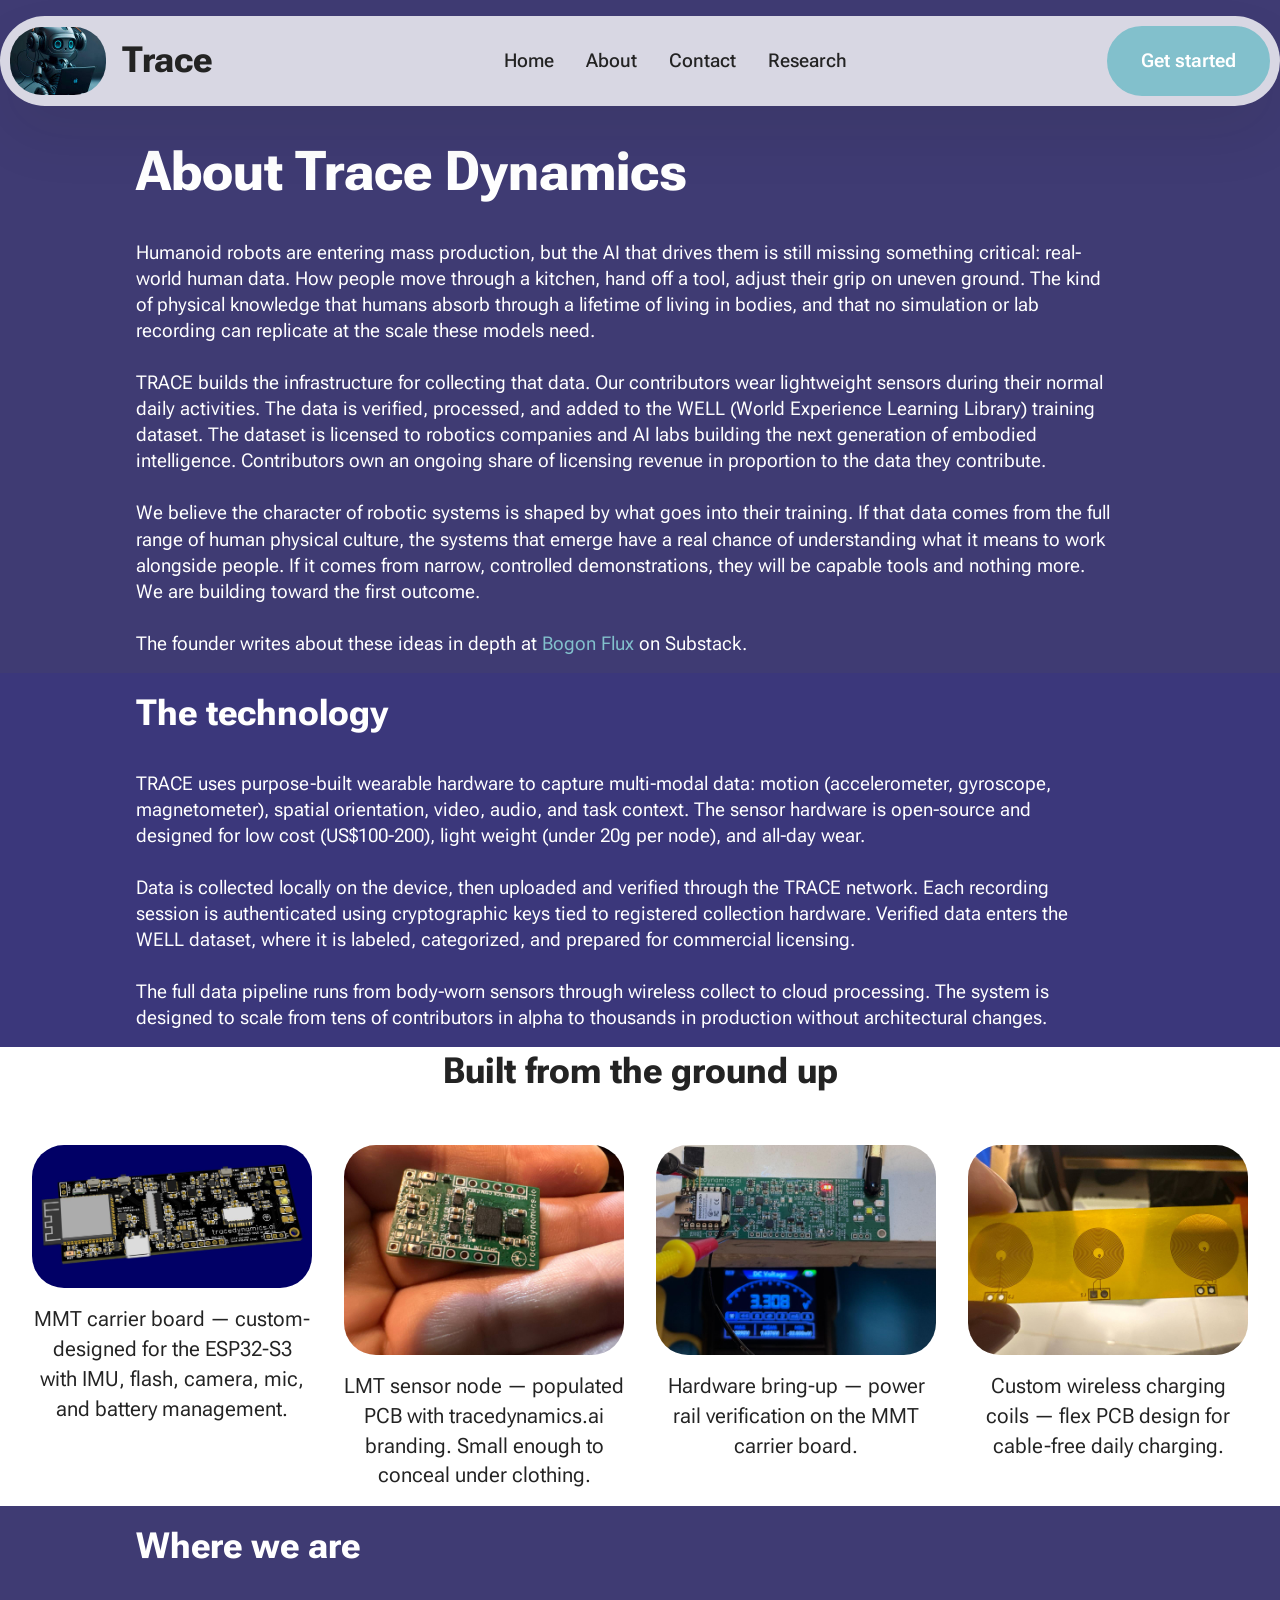
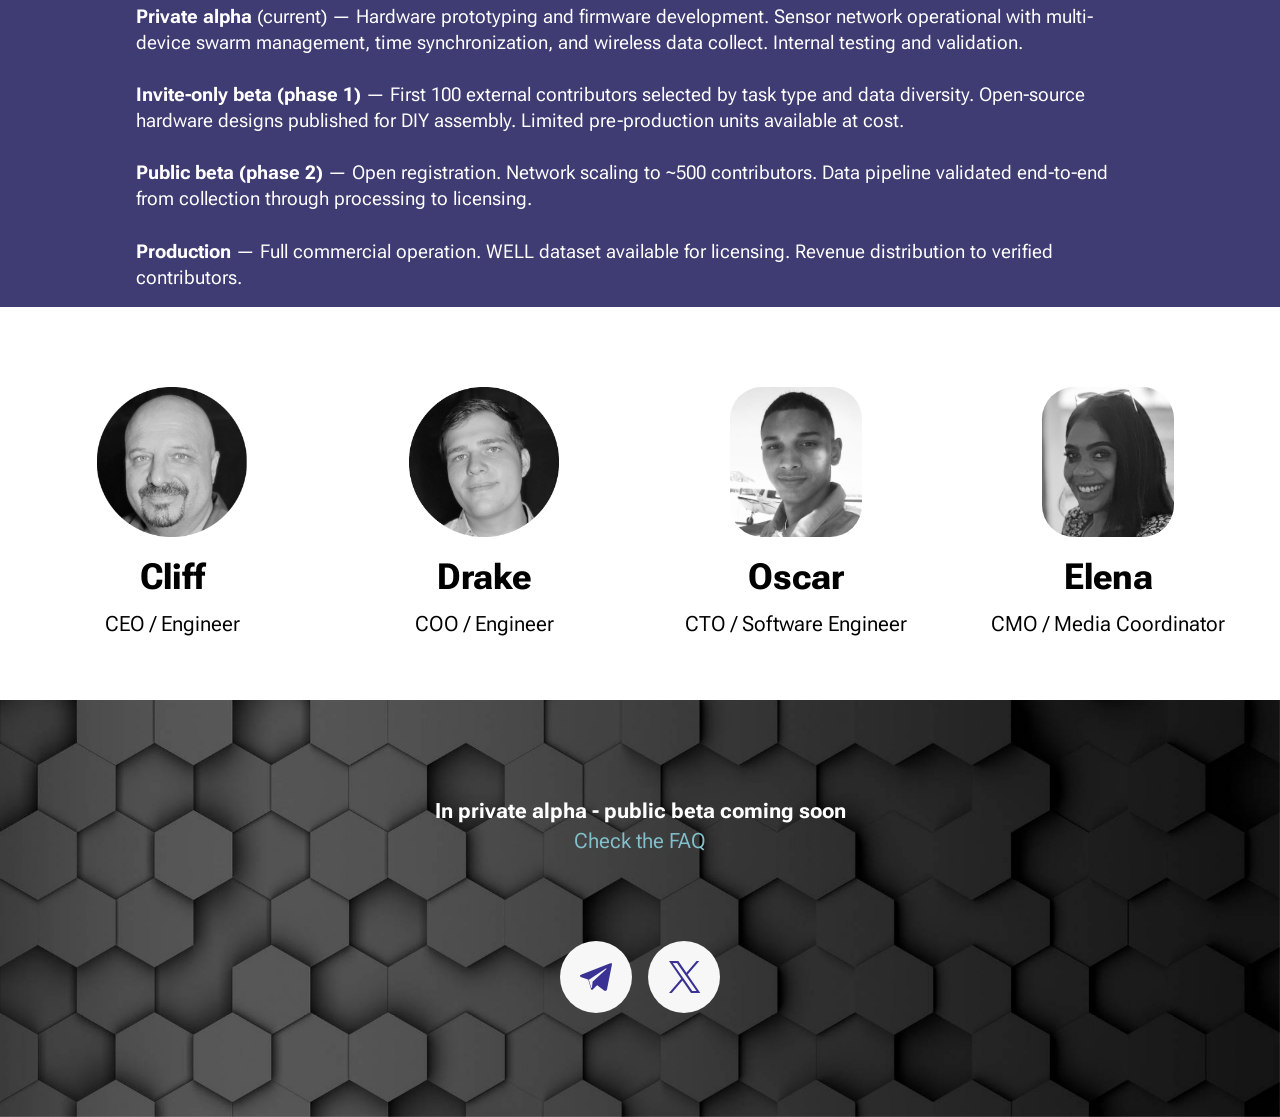
==== commit b9fa422f: "Align site with HTD white paper; reconcile tokenomics to canonical curve - Rename mining→contributin" ====
--- a/about.html
+++ b/about.html
@@ -103,13 +103,13 @@
                       need.<br>
                       <br>
                       TRACE builds the infrastructure for collecting
-                      that data. Our mining partners wear lightweight
+                      that data. Our contributors wear lightweight
                       sensors during their normal daily activities. The
                       data is verified, processed, and added to the
                       WELL (World Experience Learning Library) training
                       dataset. The dataset is licensed to robotics
                       companies and AI labs building the next generation
-                      of embodied intelligence. Mining partners own an
+                      of embodied intelligence. Contributors own an
                       ongoing share of licensing revenue in proportion
                       to the data they contribute.<br>
                       <br>
@@ -162,15 +162,15 @@
                       Data is collected locally on the device, then
                       uploaded and verified through the TRACE network.
                       Each recording session is authenticated using
-                      cryptographic keys tied to registered mining
+                      cryptographic keys tied to registered collection
                       hardware. Verified data enters the WELL dataset,
                       where it is labeled, categorized, and prepared
                       for commercial licensing.<br>
                       <br>
                       The full data pipeline runs from body-worn
-                      sensors through wireless harvest to cloud
+                      sensors through wireless collect to cloud
                       processing. The system is designed to scale from
-                      tens of miners in alpha to thousands in
+                      tens of contributors in alpha to thousands in
                       production without architectural changes.<br>
                     </p>
                   </div>
@@ -266,24 +266,24 @@
                       Hardware prototyping and firmware development.
                       Sensor network operational with multi-device
                       swarm management, time synchronization, and
-                      wireless data harvest. Internal testing and
+                      wireless data collect. Internal testing and
                       validation.<br>
                       <br>
                       <strong>Invite-only beta (phase 1)</strong> —
-                      First 100 external mining partners selected
+                      First 100 external contributors selected
                       by task type and data diversity. Open-source
                       hardware designs published for DIY assembly.
                       Limited pre-production units available at cost.<br>
                       <br>
                       <strong>Public beta (phase 2)</strong> —
                       Open registration. Network scaling to ~500
-                      miners. Data pipeline validated end-to-end
+                      contributors. Data pipeline validated end-to-end
                       from collection through processing to
                       licensing.<br>
                       <br>
                       <strong>Production</strong> — Full commercial
                       operation. WELL dataset available for licensing.
-                      Revenue distribution to verified mining partners.<br>
+                      Revenue distribution to verified contributors.<br>
                     </p>
                   </div>
                 </div>
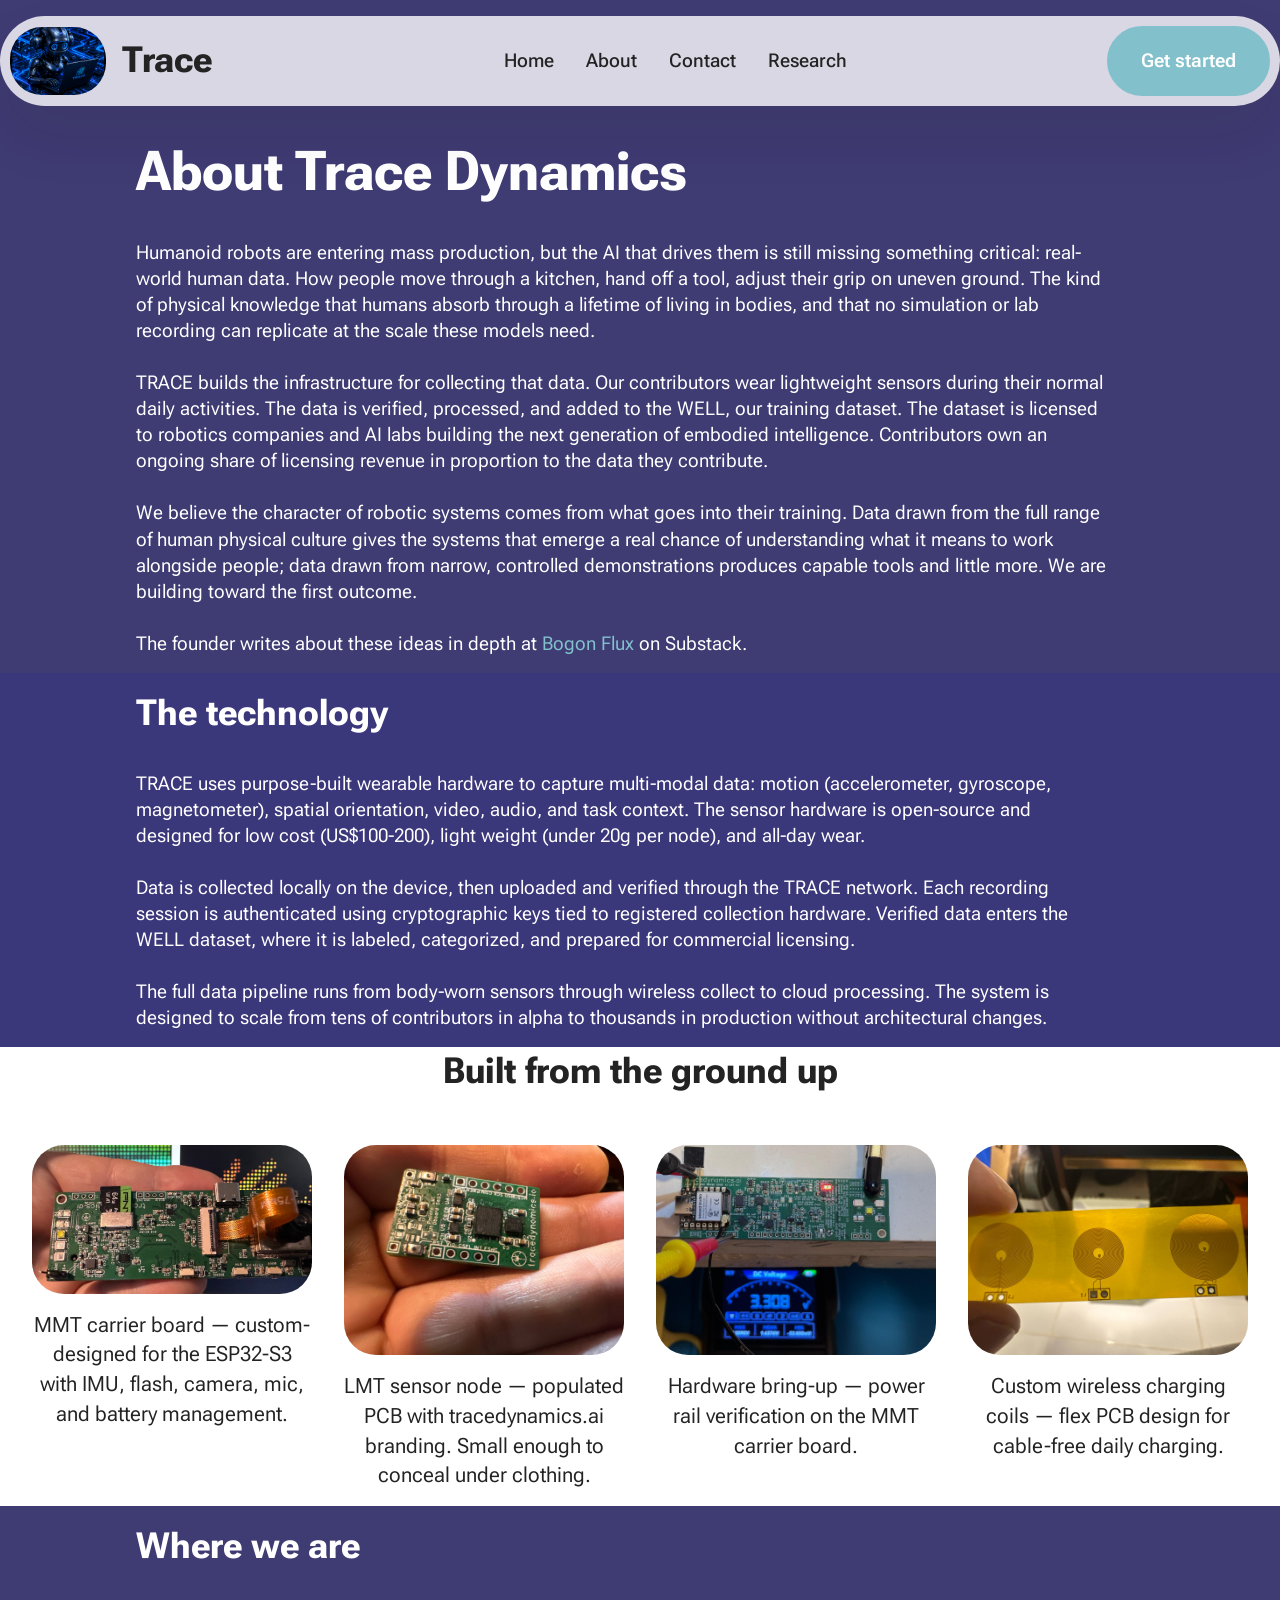
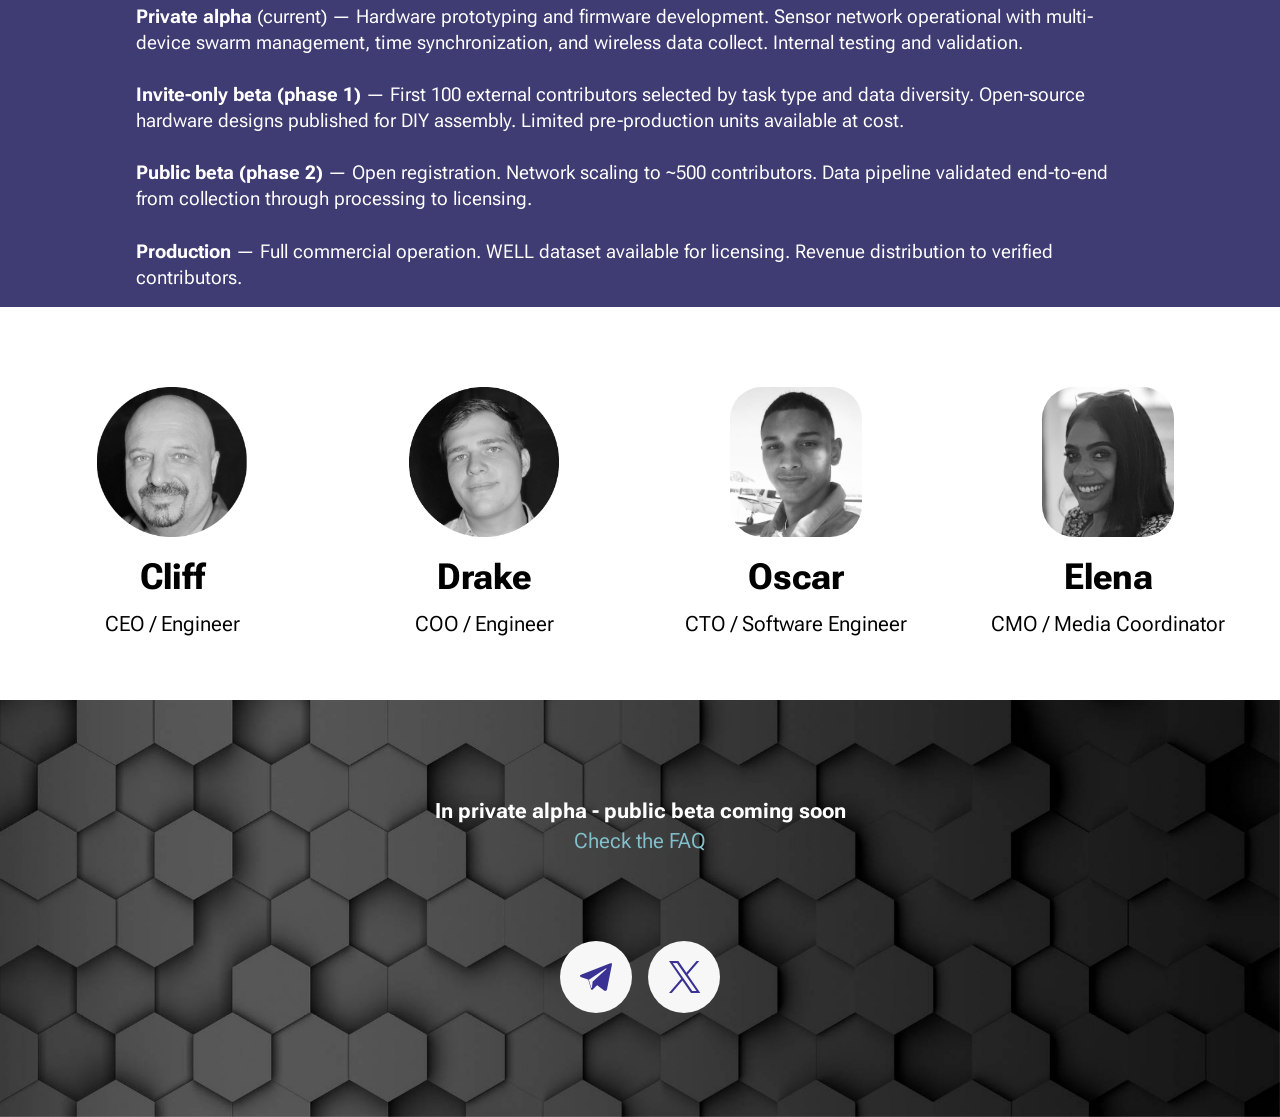
==== commit 024ae823: "web: align to exec summary/whitepaper, de-blockchain, refresh images Bring the public site in line w" ====
--- a/about.html
+++ b/about.html
@@ -7,7 +7,7 @@
     <meta http-equiv="X-UA-Compatible" content="IE=edge">
     <meta name="viewport" content="width=device-width, initial-scale=1,
       minimum-scale=1">
-    <link rel="shortcut icon" href="assets/images/mbr-192x192.jpg"
+    <link rel="shortcut icon" href="assets/images/trace-logo-icon.png"
       type="image/x-icon">
     <meta name="description" content="About Trace Dynamics - building training data infrastructure for embodied AI">
     <title>About Trace Dynamics</title>
@@ -40,7 +40,7 @@
         <div class="container">
           <div class="navbar-brand"> <span class="navbar-logo"> <a
                 href="index.html"> <img
-                  src="assets/images/mbr-192x192.jpg" alt="Trace Dynamics"
+                  src="assets/images/trace-logo-icon.png" alt="Trace Dynamics"
                   style="height: 4.3rem;"> </a> </span>
             <span class="navbar-caption-wrap"><a class="navbar-caption
                 text-black text-primary display-5" href="index.html">Trace</a></span> </div>
@@ -106,22 +106,20 @@
                       that data. Our contributors wear lightweight
                       sensors during their normal daily activities. The
                       data is verified, processed, and added to the
-                      WELL (World Experience Learning Library) training
-                      dataset. The dataset is licensed to robotics
+                      WELL, our training dataset. The dataset is licensed to robotics
                       companies and AI labs building the next generation
                       of embodied intelligence. Contributors own an
                       ongoing share of licensing revenue in proportion
                       to the data they contribute.<br>
                       <br>
-                      We believe the character of robotic systems is
-                      shaped by what goes into their training. If that
-                      data comes from the full range of human physical
-                      culture, the systems that emerge have a real
-                      chance of understanding what it means to work
-                      alongside people. If it comes from narrow,
-                      controlled demonstrations, they will be capable
-                      tools and nothing more. We are building toward
-                      the first outcome.<br>
+                      We believe the character of robotic systems comes
+                      from what goes into their training. Data drawn from
+                      the full range of human physical culture gives the
+                      systems that emerge a real chance of understanding
+                      what it means to work alongside people; data drawn
+                      from narrow, controlled demonstrations produces
+                      capable tools and little more. We are building
+                      toward the first outcome.<br>
                       <br>
                       The founder writes about these ideas in depth at
                       <a href="https://ctsmyth.substack.com/"
@@ -198,7 +196,7 @@
           <div class="item features-image col-12 col-md-6 col-lg-3">
             <div class="item-wrapper">
               <div class="item-img mb-3">
-                <img src="assets/images/trace-mmt-carrier-render.jpg"
+                <img src="assets/images/trace-mmt-carrier-photo.jpg"
                   alt="MMT carrier board - custom PCB design"
                   style="width: 100%; border-radius: 4px;">
               </div>
